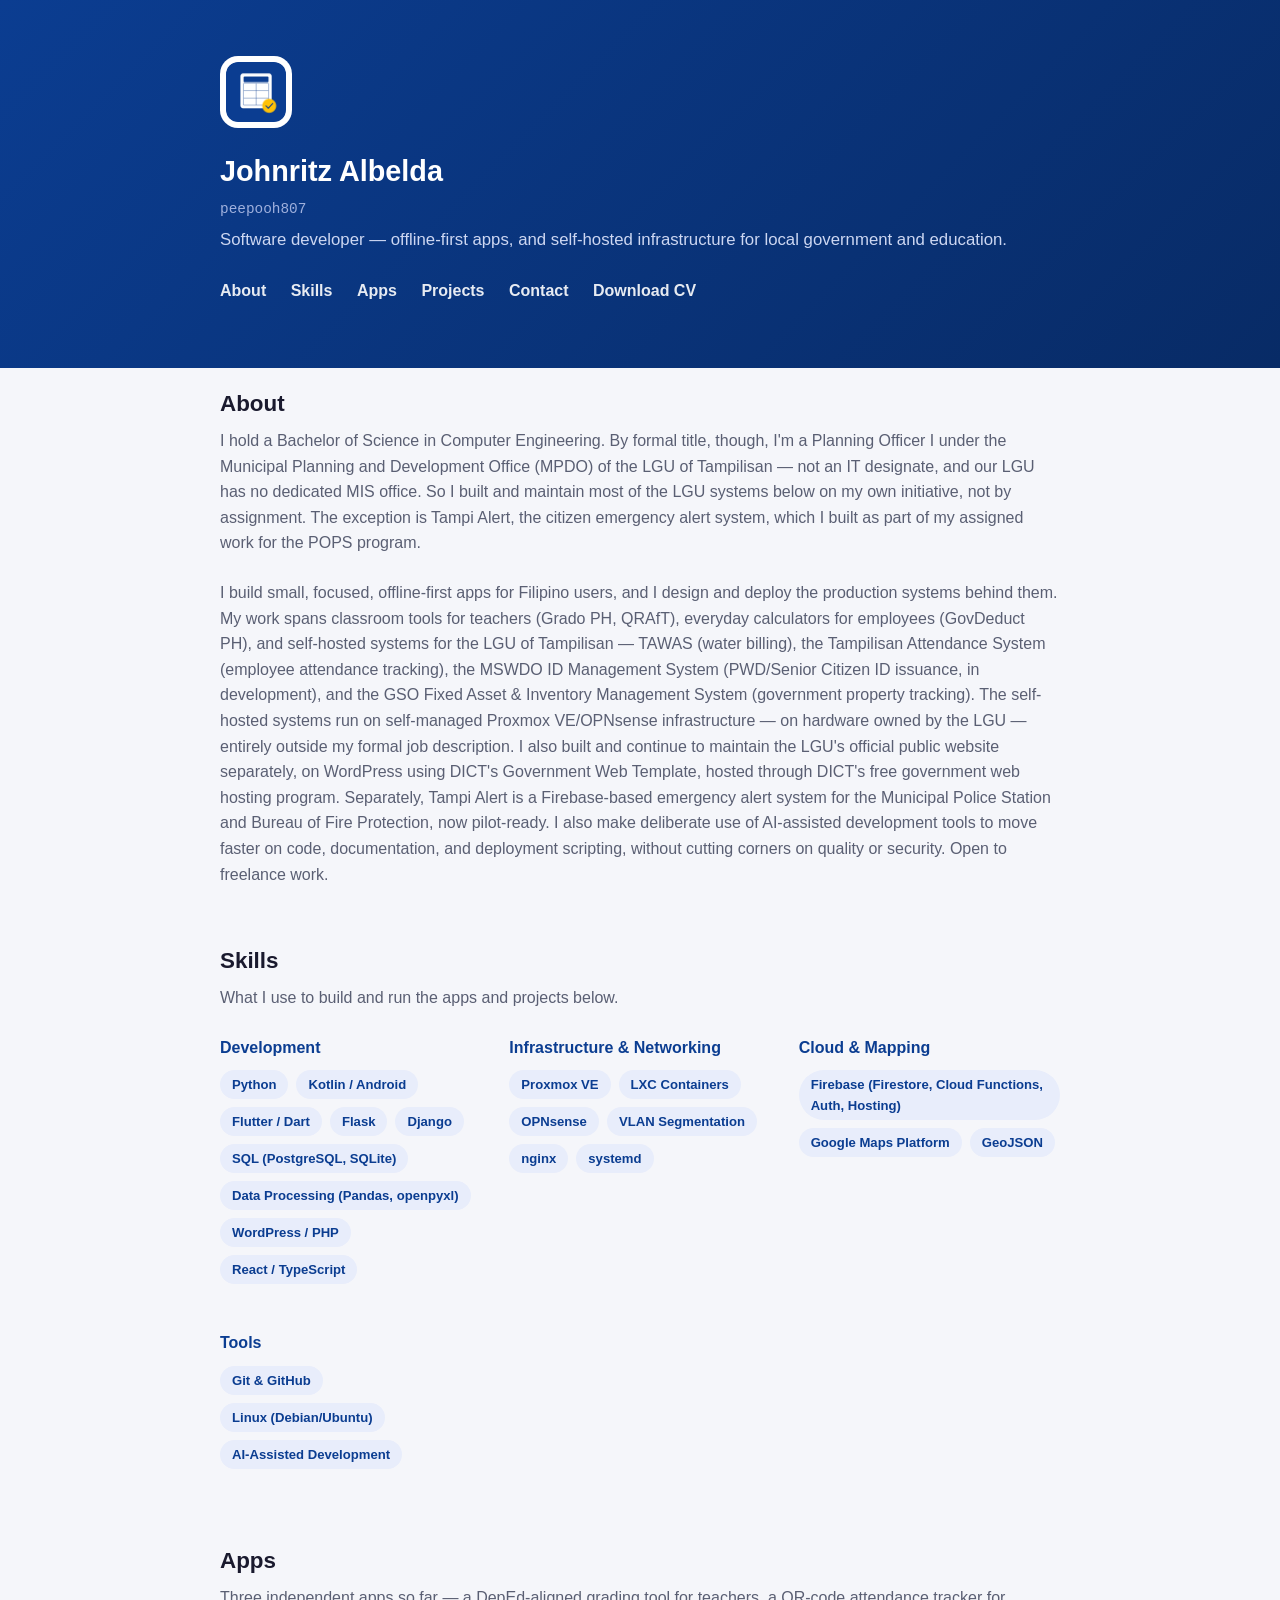
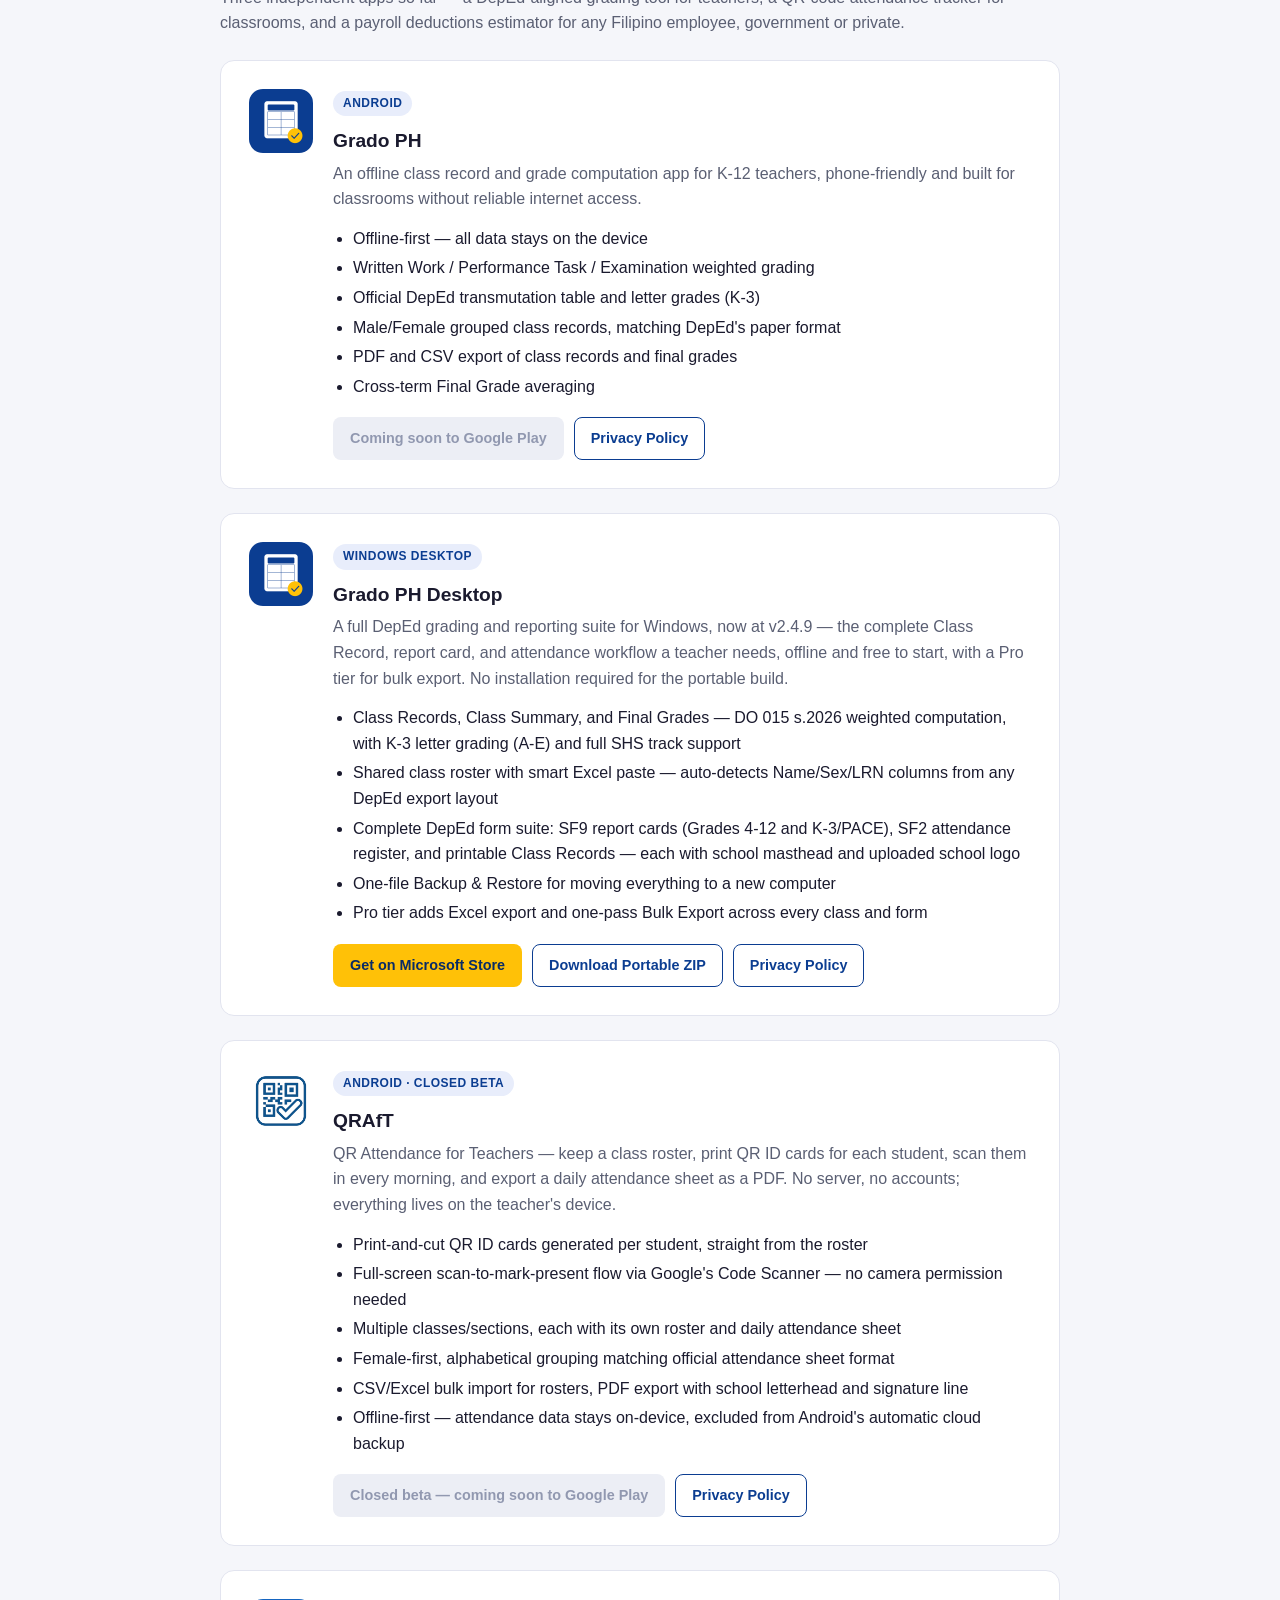
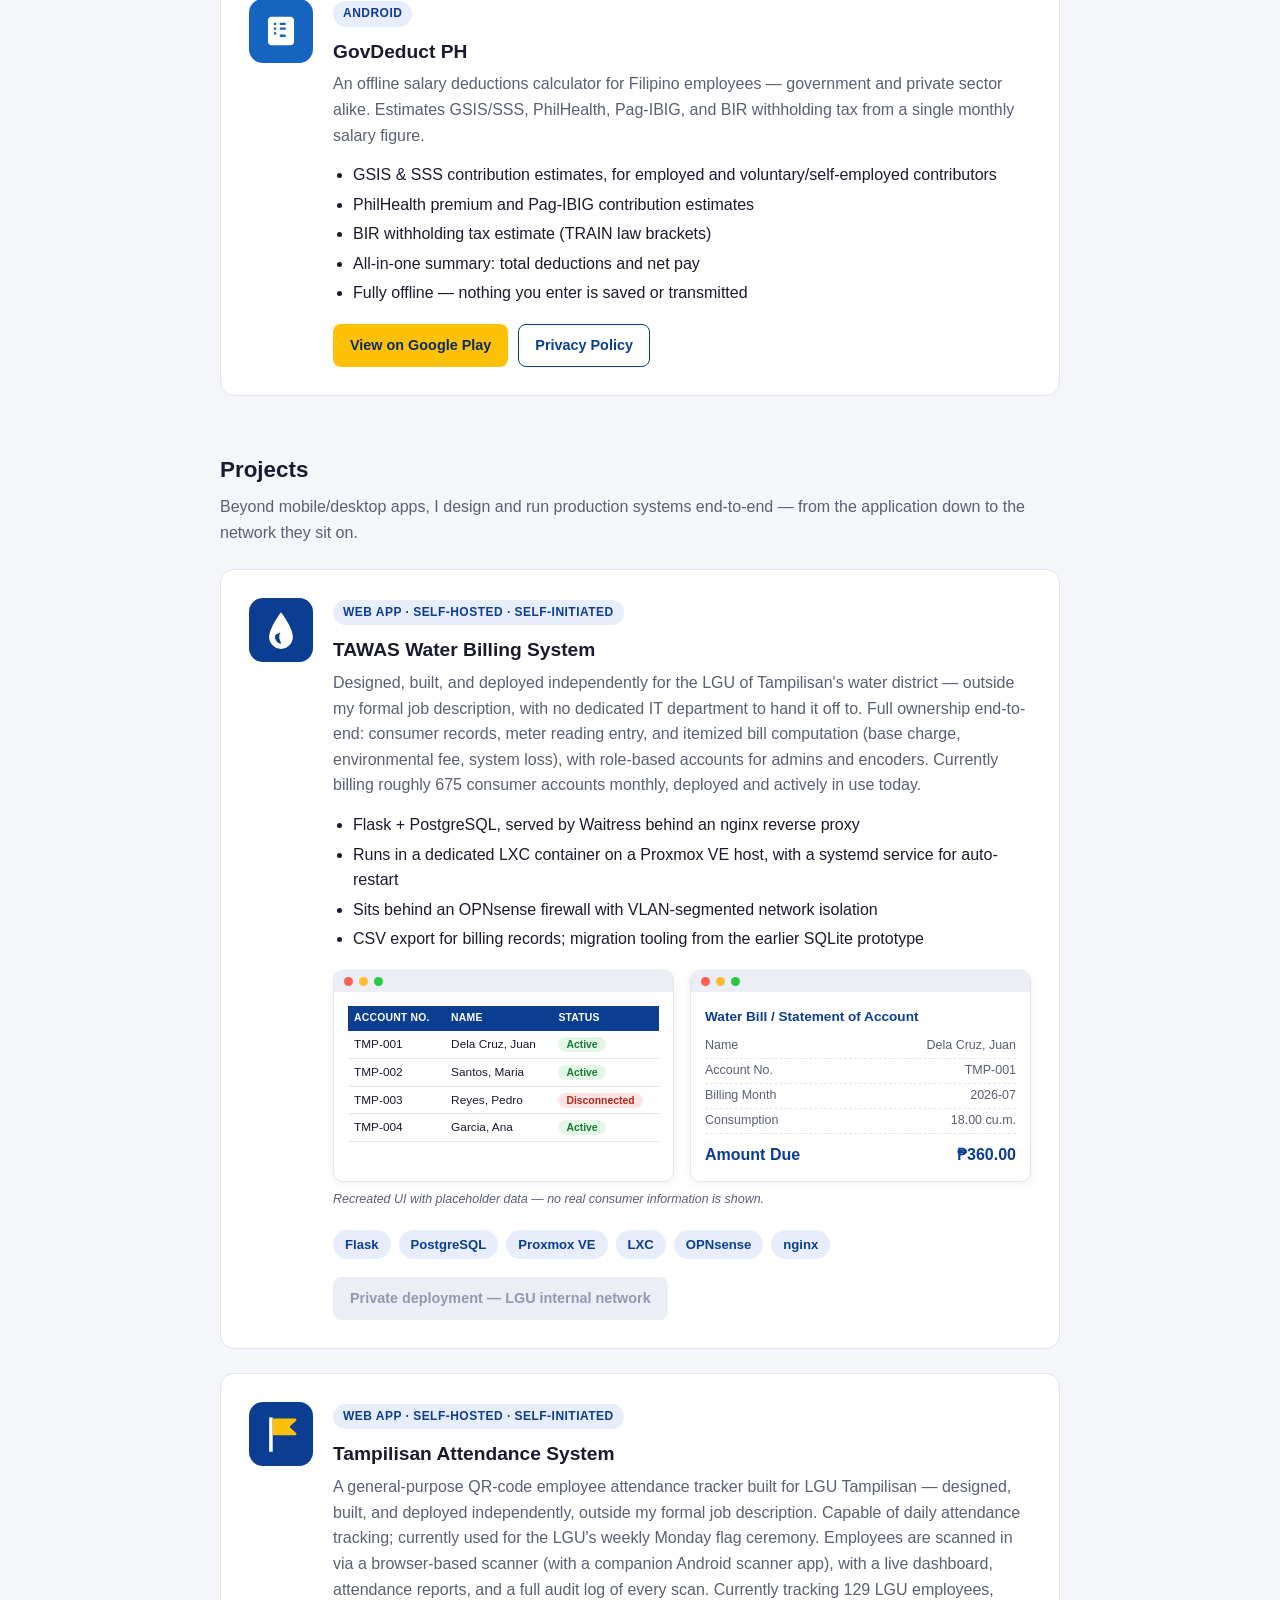
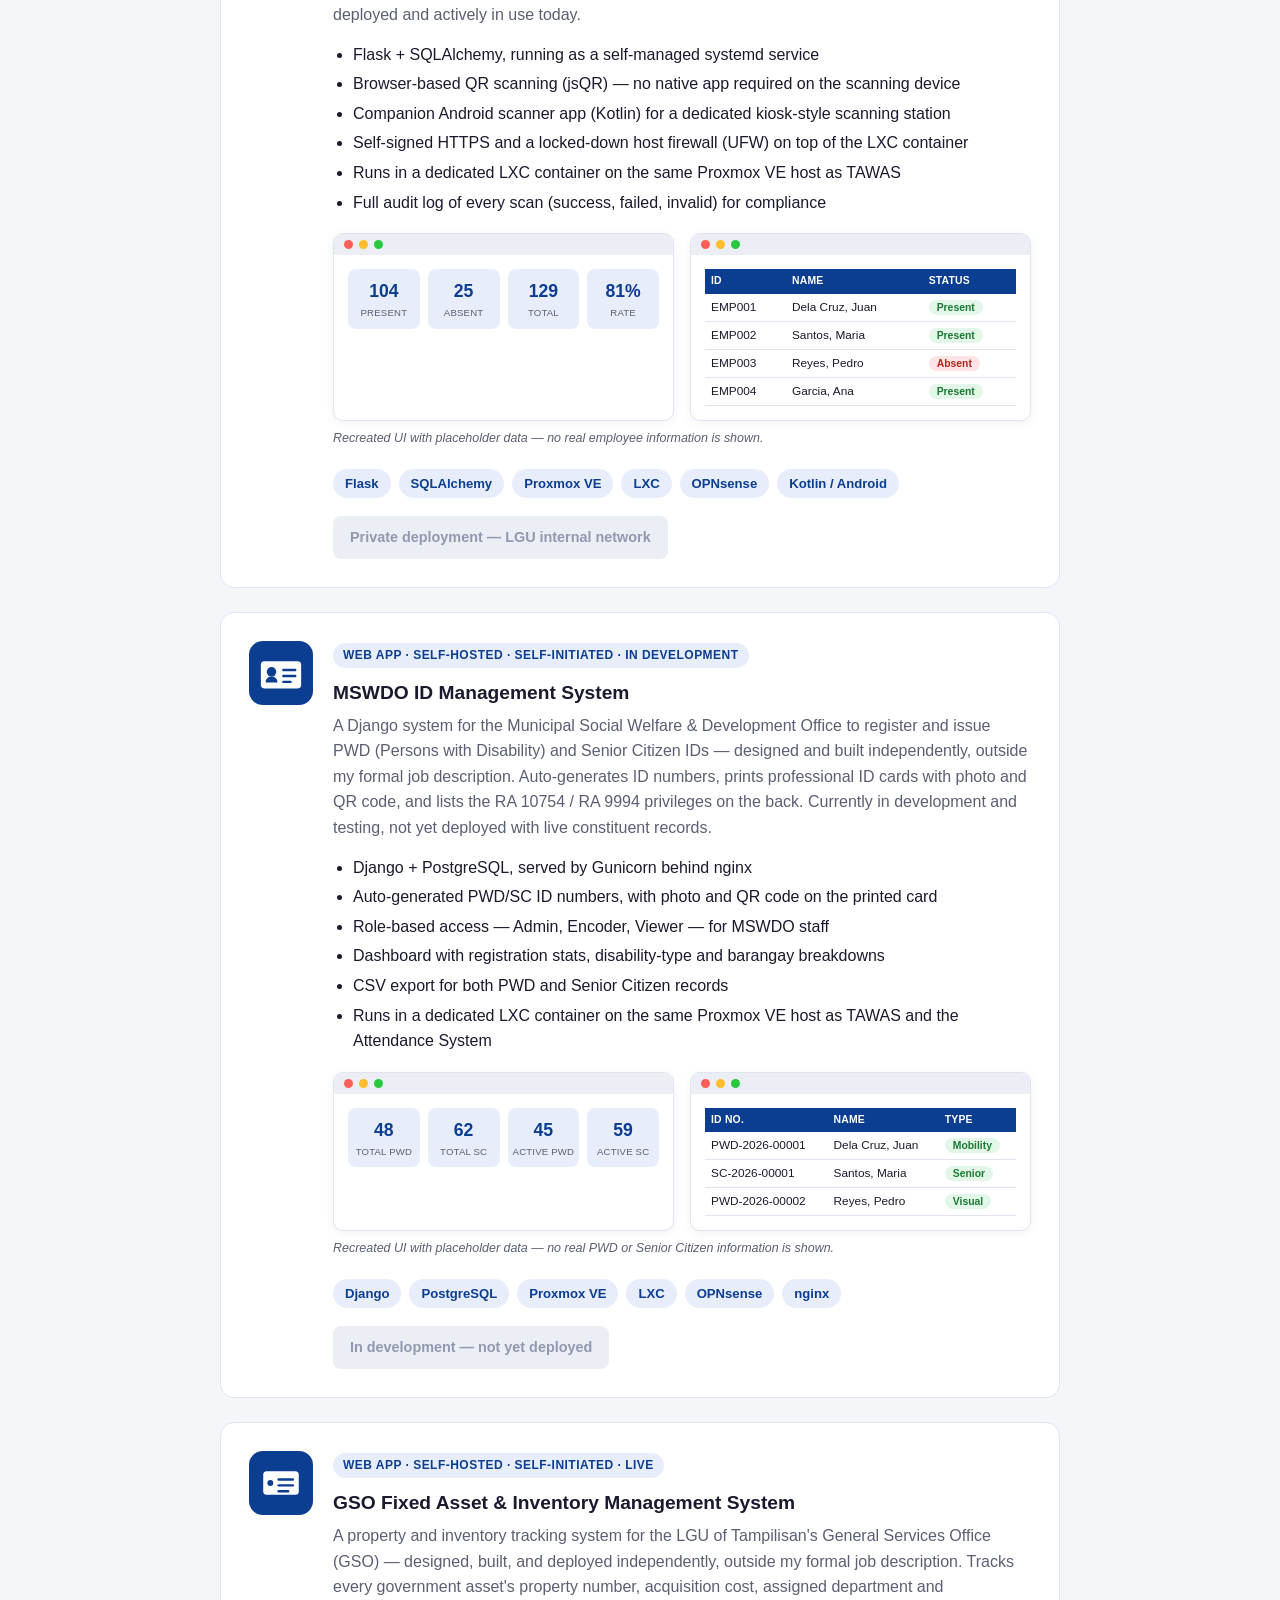
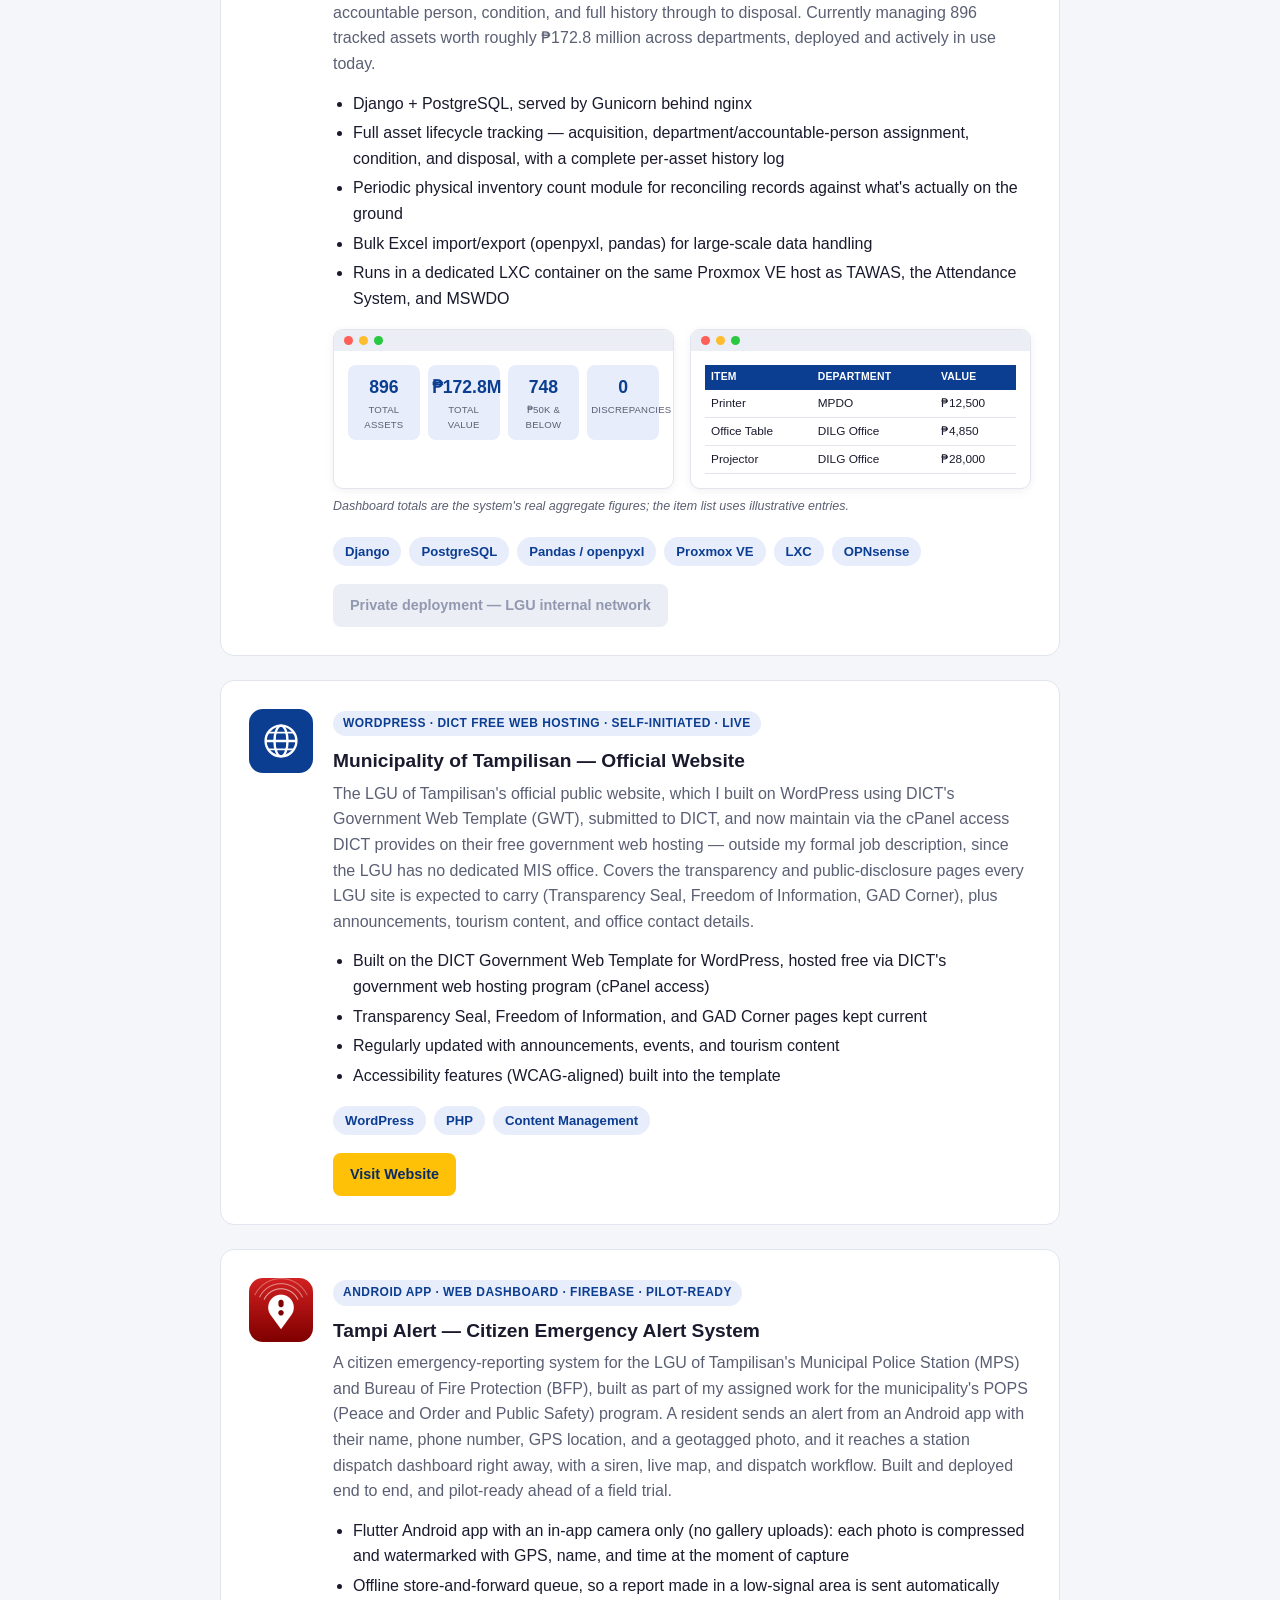
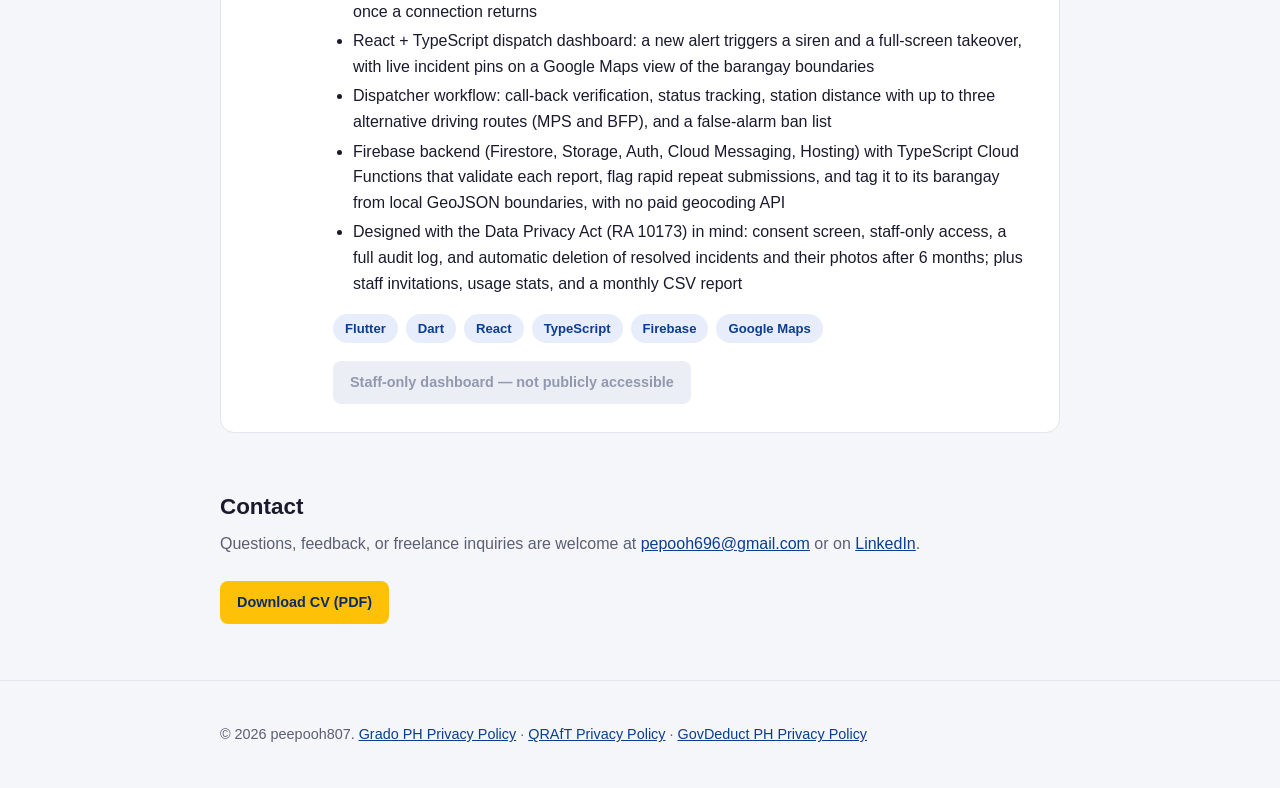
==== index.html @ a656006b "Add Tampi Alert project; update About, Skills, and CV - Projects: Tampi Alert (Flutter + React/TypeS" ====
<!DOCTYPE html>
<html lang="en">
<head>
<meta charset="UTF-8">
<meta name="viewport" content="width=device-width, initial-scale=1.0">
<title>peepooh807 — Apps &amp; Projects</title>
<meta name="description" content="Software developer building offline-first apps (Grado PH, GovDeduct PH) and deploying production systems — Flask/PostgreSQL web apps on Proxmox VE/LXC, behind OPNsense firewalls.">
<link rel="icon" href="assets/icon.png">
<link rel="stylesheet" href="style.css">
</head>
<body>

<header class="site-header">
  <div class="wrap">
    <img class="avatar" src="assets/icon.png" alt="Grado PH icon">
    <div>
      <h1>Johnritz Albelda</h1>
      <p class="handle">peepooh807</p>
      <p class="tagline">Software developer — offline-first apps, and self-hosted infrastructure for local government and education.</p>
    </div>
  </div>
  <div class="wrap">
    <nav class="site-nav">
      <a href="#about">About</a>
      <a href="#skills">Skills</a>
      <a href="#apps">Apps</a>
      <a href="#projects">Projects</a>
      <a href="#contact">Contact</a>
      <a href="assets/Johnritz_Albelda_CV.pdf" target="_blank" rel="noopener">Download CV</a>
    </nav>
  </div>
</header>

<main class="wrap">

  <section id="about">
    <h2>About</h2>
    <p class="section-lead">I hold a Bachelor of Science in Computer Engineering. By formal title, though, I'm a Planning Officer I under the Municipal Planning and Development Office (MPDO) of the LGU of Tampilisan — not an IT designate, and our LGU has no dedicated MIS office. So I built and maintain most of the LGU systems below on my own initiative, not by assignment. The exception is Tampi Alert, the citizen emergency alert system, which I built as part of my assigned work for the POPS program.</p>
    <p class="section-lead">I build small, focused, offline-first apps for Filipino users, and I design and deploy the production systems behind them. My work spans classroom tools for teachers (Grado PH, QRAfT), everyday calculators for employees (GovDeduct PH), and self-hosted systems for the LGU of Tampilisan — TAWAS (water billing), the Tampilisan Attendance System (employee attendance tracking), the MSWDO ID Management System (PWD/Senior Citizen ID issuance, in development), and the GSO Fixed Asset & Inventory Management System (government property tracking). The self-hosted systems run on self-managed Proxmox VE/OPNsense infrastructure — on hardware owned by the LGU — entirely outside my formal job description. I also built and continue to maintain the LGU's official public website separately, on WordPress using DICT's Government Web Template, hosted through DICT's free government web hosting program. Separately, Tampi Alert is a Firebase-based emergency alert system for the Municipal Police Station and Bureau of Fire Protection, now pilot-ready. I also make deliberate use of AI-assisted development tools to move faster on code, documentation, and deployment scripting, without cutting corners on quality or security. Open to freelance work.</p>
  </section>

  <section id="skills">
    <h2>Skills</h2>
    <p class="section-lead">What I use to build and run the apps and projects below.</p>
    <div class="skills-grid">
      <div class="skill-group">
        <h4>Development</h4>
        <ul class="tag-list">
          <li>Python</li>
          <li>Kotlin / Android</li>
          <li>Flutter / Dart</li>
          <li>Flask</li>
          <li>Django</li>
          <li>SQL (PostgreSQL, SQLite)</li>
          <li>Data Processing (Pandas, openpyxl)</li>
          <li>WordPress / PHP</li>
          <li>React / TypeScript</li>
        </ul>
      </div>
      <div class="skill-group">
        <h4>Infrastructure &amp; Networking</h4>
        <ul class="tag-list">
          <li>Proxmox VE</li>
          <li>LXC Containers</li>
          <li>OPNsense</li>
          <li>VLAN Segmentation</li>
          <li>nginx</li>
          <li>systemd</li>
        </ul>
      </div>
      <div class="skill-group">
        <h4>Cloud &amp; Mapping</h4>
        <ul class="tag-list">
          <li>Firebase (Firestore, Cloud Functions, Auth, Hosting)</li>
          <li>Google Maps Platform</li>
          <li>GeoJSON</li>
        </ul>
      </div>
      <div class="skill-group">
        <h4>Tools</h4>
        <ul class="tag-list">
          <li>Git &amp; GitHub</li>
          <li>Linux (Debian/Ubuntu)</li>
          <li>AI-Assisted Development</li>
        </ul>
      </div>
    </div>
  </section>

  <section id="apps">
    <h2>Apps</h2>
    <p class="section-lead">Three independent apps so far — a DepEd-aligned grading tool for teachers, a QR-code attendance tracker for classrooms, and a payroll deductions estimator for any Filipino employee, government or private.</p>

    <div class="app-card">
      <img class="icon" src="assets/icon.png" alt="Grado PH Android icon">
      <div class="body">
        <span class="platform">Android</span>
        <h3>Grado PH</h3>
        <p class="desc">An offline class record and grade computation app for K-12 teachers, phone-friendly and built for classrooms without reliable internet access.</p>
        <ul class="features">
          <li>Offline-first — all data stays on the device</li>
          <li>Written Work / Performance Task / Examination weighted grading</li>
          <li>Official DepEd transmutation table and letter grades (K-3)</li>
          <li>Male/Female grouped class records, matching DepEd's paper format</li>
          <li>PDF and CSV export of class records and final grades</li>
          <li>Cross-term Final Grade averaging</li>
        </ul>
        <div class="btn-row">
          <span class="btn btn-disabled">Coming soon to Google Play</span>
          <a class="btn btn-secondary" href="privacy.html">Privacy Policy</a>
        </div>
      </div>
    </div>

    <div class="app-card">
      <img class="icon" src="assets/icon.png" alt="Grado PH Desktop icon">
      <div class="body">
        <span class="platform">Windows Desktop</span>
        <h3>Grado PH Desktop</h3>
        <p class="desc">A full DepEd grading and reporting suite for Windows, now at v2.4.9 — the complete Class Record, report card, and attendance workflow a teacher needs, offline and free to start, with a Pro tier for bulk export. No installation required for the portable build.</p>
        <ul class="features">
          <li>Class Records, Class Summary, and Final Grades — DO 015 s.2026 weighted computation, with K-3 letter grading (A-E) and full SHS track support</li>
          <li>Shared class roster with smart Excel paste — auto-detects Name/Sex/LRN columns from any DepEd export layout</li>
          <li>Complete DepEd form suite: SF9 report cards (Grades 4-12 and K-3/PACE), SF2 attendance register, and printable Class Records — each with school masthead and uploaded school logo</li>
          <li>One-file Backup &amp; Restore for moving everything to a new computer</li>
          <li>Pro tier adds Excel export and one-pass Bulk Export across every class and form</li>
        </ul>
        <div class="btn-row">
          <a class="btn btn-primary" href="https://apps.microsoft.com/detail/9NQQL8CS84K8" target="_blank" rel="noopener">Get on Microsoft Store</a>
          <a class="btn btn-secondary" href="https://github.com/peepooh807/peepooh807.github.io/releases/download/2.4.9/GradoPH-2.4.9.zip">Download Portable ZIP</a>
          <a class="btn btn-secondary" href="privacy.html">Privacy Policy</a>
        </div>
      </div>
    </div>

    <div class="app-card">
      <img class="icon" src="assets/qraft-icon.png" alt="QRAfT icon">
      <div class="body">
        <span class="platform">Android &middot; Closed Beta</span>
        <h3>QRAfT</h3>
        <p class="desc">QR Attendance for Teachers — keep a class roster, print QR ID cards for each student, scan them in every morning, and export a daily attendance sheet as a PDF. No server, no accounts; everything lives on the teacher's device.</p>
        <ul class="features">
          <li>Print-and-cut QR ID cards generated per student, straight from the roster</li>
          <li>Full-screen scan-to-mark-present flow via Google's Code Scanner — no camera permission needed</li>
          <li>Multiple classes/sections, each with its own roster and daily attendance sheet</li>
          <li>Female-first, alphabetical grouping matching official attendance sheet format</li>
          <li>CSV/Excel bulk import for rosters, PDF export with school letterhead and signature line</li>
          <li>Offline-first — attendance data stays on-device, excluded from Android's automatic cloud backup</li>
        </ul>
        <div class="btn-row">
          <span class="btn btn-disabled">Closed beta — coming soon to Google Play</span>
          <a class="btn btn-secondary" href="privacy-qraft.html">Privacy Policy</a>
        </div>
      </div>
    </div>

    <div class="app-card">
      <img class="icon" src="assets/govdeduct-icon.svg" alt="GovDeduct PH icon">
      <div class="body">
        <span class="platform">Android</span>
        <h3>GovDeduct PH</h3>
        <p class="desc">An offline salary deductions calculator for Filipino employees — government and private sector alike. Estimates GSIS/SSS, PhilHealth, Pag-IBIG, and BIR withholding tax from a single monthly salary figure.</p>
        <ul class="features">
          <li>GSIS &amp; SSS contribution estimates, for employed and voluntary/self-employed contributors</li>
          <li>PhilHealth premium and Pag-IBIG contribution estimates</li>
          <li>BIR withholding tax estimate (TRAIN law brackets)</li>
          <li>All-in-one summary: total deductions and net pay</li>
          <li>Fully offline — nothing you enter is saved or transmitted</li>
        </ul>
        <div class="btn-row">
          <a class="btn btn-primary" href="https://play.google.com/store/apps/details?id=com.pepo.govcalcph" target="_blank" rel="noopener">View on Google Play</a>
          <a class="btn btn-secondary" href="privacy-govdeduct.html">Privacy Policy</a>
        </div>
      </div>
    </div>
  </section>

  <section id="projects">
    <h2>Projects</h2>
    <p class="section-lead">Beyond mobile/desktop apps, I design and run production systems end-to-end — from the application down to the network they sit on.</p>

    <div class="app-card">
      <img class="icon" src="assets/tawas-icon.svg" alt="TAWAS Water Billing System icon">
      <div class="body">
        <span class="platform">Web App &middot; Self-Hosted &middot; Self-Initiated</span>
        <h3>TAWAS Water Billing System</h3>
        <p class="desc">Designed, built, and deployed independently for the LGU of Tampilisan's water district — outside my formal job description, with no dedicated IT department to hand it off to. Full ownership end-to-end: consumer records, meter reading entry, and itemized bill computation (base charge, environmental fee, system loss), with role-based accounts for admins and encoders. Currently billing roughly 675 consumer accounts monthly, deployed and actively in use today.</p>
        <ul class="features">
          <li>Flask + PostgreSQL, served by Waitress behind an nginx reverse proxy</li>
          <li>Runs in a dedicated LXC container on a Proxmox VE host, with a systemd service for auto-restart</li>
          <li>Sits behind an OPNsense firewall with VLAN-segmented network isolation</li>
          <li>CSV export for billing records; migration tooling from the earlier SQLite prototype</li>
        </ul>

        <div class="mockup-wrap">
          <div class="mockup-window">
            <div class="mockup-titlebar">
              <span class="mockup-dot red"></span>
              <span class="mockup-dot yellow"></span>
              <span class="mockup-dot green"></span>
            </div>
            <div class="mockup-body">
              <table class="mockup-table">
                <thead>
                  <tr><th>Account No.</th><th>Name</th><th>Status</th></tr>
                </thead>
                <tbody>
                  <tr><td>TMP-001</td><td>Dela Cruz, Juan</td><td><span class="status-pill status-active">Active</span></td></tr>
                  <tr><td>TMP-002</td><td>Santos, Maria</td><td><span class="status-pill status-active">Active</span></td></tr>
                  <tr><td>TMP-003</td><td>Reyes, Pedro</td><td><span class="status-pill status-disconnected">Disconnected</span></td></tr>
                  <tr><td>TMP-004</td><td>Garcia, Ana</td><td><span class="status-pill status-active">Active</span></td></tr>
                </tbody>
              </table>
            </div>
          </div>

          <div class="mockup-window">
            <div class="mockup-titlebar">
              <span class="mockup-dot red"></span>
              <span class="mockup-dot yellow"></span>
              <span class="mockup-dot green"></span>
            </div>
            <div class="mockup-body mock-receipt">
              <h5>Water Bill / Statement of Account</h5>
              <div class="mock-row"><span>Name</span><span>Dela Cruz, Juan</span></div>
              <div class="mock-row"><span>Account No.</span><span>TMP-001</span></div>
              <div class="mock-row"><span>Billing Month</span><span>2026-07</span></div>
              <div class="mock-row"><span>Consumption</span><span>18.00 cu.m.</span></div>
              <div class="amount"><span>Amount Due</span><span>&#8369;360.00</span></div>
            </div>
          </div>
        </div>
        <p class="mockup-caption">Recreated UI with placeholder data — no real consumer information is shown.</p>

        <ul class="tag-list">
          <li>Flask</li>
          <li>PostgreSQL</li>
          <li>Proxmox VE</li>
          <li>LXC</li>
          <li>OPNsense</li>
          <li>nginx</li>
        </ul>
        <div class="btn-row">
          <span class="btn btn-disabled">Private deployment — LGU internal network</span>
        </div>
      </div>
    </div>

    <div class="app-card">
      <img class="icon" src="assets/flag-icon.svg" alt="Tampilisan Attendance System icon">
      <div class="body">
        <span class="platform">Web App &middot; Self-Hosted &middot; Self-Initiated</span>
        <h3>Tampilisan Attendance System</h3>
        <p class="desc">A general-purpose QR-code employee attendance tracker built for LGU Tampilisan — designed, built, and deployed independently, outside my formal job description. Capable of daily attendance tracking; currently used for the LGU's weekly Monday flag ceremony. Employees are scanned in via a browser-based scanner (with a companion Android scanner app), with a live dashboard, attendance reports, and a full audit log of every scan. Currently tracking 129 LGU employees, deployed and actively in use today.</p>
        <ul class="features">
          <li>Flask + SQLAlchemy, running as a self-managed systemd service</li>
          <li>Browser-based QR scanning (jsQR) — no native app required on the scanning device</li>
          <li>Companion Android scanner app (Kotlin) for a dedicated kiosk-style scanning station</li>
          <li>Self-signed HTTPS and a locked-down host firewall (UFW) on top of the LXC container</li>
          <li>Runs in a dedicated LXC container on the same Proxmox VE host as TAWAS</li>
          <li>Full audit log of every scan (success, failed, invalid) for compliance</li>
        </ul>

        <div class="mockup-wrap">
          <div class="mockup-window">
            <div class="mockup-titlebar">
              <span class="mockup-dot red"></span>
              <span class="mockup-dot yellow"></span>
              <span class="mockup-dot green"></span>
            </div>
            <div class="mockup-body">
              <div class="mockup-stats">
                <div class="mockup-stat"><div class="num">104</div><div class="lbl">Present</div></div>
                <div class="mockup-stat"><div class="num">25</div><div class="lbl">Absent</div></div>
                <div class="mockup-stat"><div class="num">129</div><div class="lbl">Total</div></div>
                <div class="mockup-stat"><div class="num">81%</div><div class="lbl">Rate</div></div>
              </div>
            </div>
          </div>

          <div class="mockup-window">
            <div class="mockup-titlebar">
              <span class="mockup-dot red"></span>
              <span class="mockup-dot yellow"></span>
              <span class="mockup-dot green"></span>
            </div>
            <div class="mockup-body">
              <table class="mockup-table">
                <thead>
                  <tr><th>ID</th><th>Name</th><th>Status</th></tr>
                </thead>
                <tbody>
                  <tr><td>EMP001</td><td>Dela Cruz, Juan</td><td><span class="status-pill status-active">Present</span></td></tr>
                  <tr><td>EMP002</td><td>Santos, Maria</td><td><span class="status-pill status-active">Present</span></td></tr>
                  <tr><td>EMP003</td><td>Reyes, Pedro</td><td><span class="status-pill status-disconnected">Absent</span></td></tr>
                  <tr><td>EMP004</td><td>Garcia, Ana</td><td><span class="status-pill status-active">Present</span></td></tr>
                </tbody>
              </table>
            </div>
          </div>
        </div>
        <p class="mockup-caption">Recreated UI with placeholder data — no real employee information is shown.</p>

        <ul class="tag-list">
          <li>Flask</li>
          <li>SQLAlchemy</li>
          <li>Proxmox VE</li>
          <li>LXC</li>
          <li>OPNsense</li>
          <li>Kotlin / Android</li>
        </ul>
        <div class="btn-row">
          <span class="btn btn-disabled">Private deployment — LGU internal network</span>
        </div>
      </div>
    </div>

    <div class="app-card">
      <img class="icon" src="assets/mswdo-icon.svg" alt="MSWDO ID Management System icon">
      <div class="body">
        <span class="platform">Web App &middot; Self-Hosted &middot; Self-Initiated &middot; In Development</span>
        <h3>MSWDO ID Management System</h3>
        <p class="desc">A Django system for the Municipal Social Welfare &amp; Development Office to register and issue PWD (Persons with Disability) and Senior Citizen IDs — designed and built independently, outside my formal job description. Auto-generates ID numbers, prints professional ID cards with photo and QR code, and lists the RA 10754 / RA 9994 privileges on the back. Currently in development and testing, not yet deployed with live constituent records.</p>
        <ul class="features">
          <li>Django + PostgreSQL, served by Gunicorn behind nginx</li>
          <li>Auto-generated PWD/SC ID numbers, with photo and QR code on the printed card</li>
          <li>Role-based access — Admin, Encoder, Viewer — for MSWDO staff</li>
          <li>Dashboard with registration stats, disability-type and barangay breakdowns</li>
          <li>CSV export for both PWD and Senior Citizen records</li>
          <li>Runs in a dedicated LXC container on the same Proxmox VE host as TAWAS and the Attendance System</li>
        </ul>

        <div class="mockup-wrap">
          <div class="mockup-window">
            <div class="mockup-titlebar">
              <span class="mockup-dot red"></span>
              <span class="mockup-dot yellow"></span>
              <span class="mockup-dot green"></span>
            </div>
            <div class="mockup-body">
              <div class="mockup-stats">
                <div class="mockup-stat"><div class="num">48</div><div class="lbl">Total PWD</div></div>
                <div class="mockup-stat"><div class="num">62</div><div class="lbl">Total SC</div></div>
                <div class="mockup-stat"><div class="num">45</div><div class="lbl">Active PWD</div></div>
                <div class="mockup-stat"><div class="num">59</div><div class="lbl">Active SC</div></div>
              </div>
            </div>
          </div>

          <div class="mockup-window">
            <div class="mockup-titlebar">
              <span class="mockup-dot red"></span>
              <span class="mockup-dot yellow"></span>
              <span class="mockup-dot green"></span>
            </div>
            <div class="mockup-body">
              <table class="mockup-table">
                <thead>
                  <tr><th>ID No.</th><th>Name</th><th>Type</th></tr>
                </thead>
                <tbody>
                  <tr><td>PWD-2026-00001</td><td>Dela Cruz, Juan</td><td><span class="status-pill status-active">Mobility</span></td></tr>
                  <tr><td>SC-2026-00001</td><td>Santos, Maria</td><td><span class="status-pill status-active">Senior</span></td></tr>
                  <tr><td>PWD-2026-00002</td><td>Reyes, Pedro</td><td><span class="status-pill status-active">Visual</span></td></tr>
                </tbody>
              </table>
            </div>
          </div>
        </div>
        <p class="mockup-caption">Recreated UI with placeholder data — no real PWD or Senior Citizen information is shown.</p>

        <ul class="tag-list">
          <li>Django</li>
          <li>PostgreSQL</li>
          <li>Proxmox VE</li>
          <li>LXC</li>
          <li>OPNsense</li>
          <li>nginx</li>
        </ul>
        <div class="btn-row">
          <span class="btn btn-disabled">In development — not yet deployed</span>
        </div>
      </div>
    </div>

    <div class="app-card">
      <img class="icon" src="assets/gso-icon.svg" alt="GSO Fixed Asset &amp; Inventory Management System icon">
      <div class="body">
        <span class="platform">Web App &middot; Self-Hosted &middot; Self-Initiated &middot; Live</span>
        <h3>GSO Fixed Asset &amp; Inventory Management System</h3>
        <p class="desc">A property and inventory tracking system for the LGU of Tampilisan's General Services Office (GSO) — designed, built, and deployed independently, outside my formal job description. Tracks every government asset's property number, acquisition cost, assigned department and accountable person, condition, and full history through to disposal. Currently managing 896 tracked assets worth roughly &#8369;172.8 million across departments, deployed and actively in use today.</p>
        <ul class="features">
          <li>Django + PostgreSQL, served by Gunicorn behind nginx</li>
          <li>Full asset lifecycle tracking — acquisition, department/accountable-person assignment, condition, and disposal, with a complete per-asset history log</li>
          <li>Periodic physical inventory count module for reconciling records against what's actually on the ground</li>
          <li>Bulk Excel import/export (openpyxl, pandas) for large-scale data handling</li>
          <li>Runs in a dedicated LXC container on the same Proxmox VE host as TAWAS, the Attendance System, and MSWDO</li>
        </ul>

        <div class="mockup-wrap">
          <div class="mockup-window">
            <div class="mockup-titlebar">
              <span class="mockup-dot red"></span>
              <span class="mockup-dot yellow"></span>
              <span class="mockup-dot green"></span>
            </div>
            <div class="mockup-body">
              <div class="mockup-stats">
                <div class="mockup-stat"><div class="num">896</div><div class="lbl">Total Assets</div></div>
                <div class="mockup-stat"><div class="num">&#8369;172.8M</div><div class="lbl">Total Value</div></div>
                <div class="mockup-stat"><div class="num">748</div><div class="lbl">&#8369;50k &amp; Below</div></div>
                <div class="mockup-stat"><div class="num">0</div><div class="lbl">Discrepancies</div></div>
              </div>
            </div>
          </div>

          <div class="mockup-window">
            <div class="mockup-titlebar">
              <span class="mockup-dot red"></span>
              <span class="mockup-dot yellow"></span>
              <span class="mockup-dot green"></span>
            </div>
            <div class="mockup-body">
              <table class="mockup-table">
                <thead>
                  <tr><th>Item</th><th>Department</th><th>Value</th></tr>
                </thead>
                <tbody>
                  <tr><td>Printer</td><td>MPDO</td><td>&#8369;12,500</td></tr>
                  <tr><td>Office Table</td><td>DILG Office</td><td>&#8369;4,850</td></tr>
                  <tr><td>Projector</td><td>DILG Office</td><td>&#8369;28,000</td></tr>
                </tbody>
              </table>
            </div>
          </div>
        </div>
        <p class="mockup-caption">Dashboard totals are the system's real aggregate figures; the item list uses illustrative entries.</p>

        <ul class="tag-list">
          <li>Django</li>
          <li>PostgreSQL</li>
          <li>Pandas / openpyxl</li>
          <li>Proxmox VE</li>
          <li>LXC</li>
          <li>OPNsense</li>
        </ul>
        <div class="btn-row">
          <span class="btn btn-disabled">Private deployment — LGU internal network</span>
        </div>
      </div>
    </div>

    <div class="app-card">
      <img class="icon" src="assets/lgu-website-icon.svg" alt="Municipality of Tampilisan website icon">
      <div class="body">
        <span class="platform">WordPress &middot; DICT Free Web Hosting &middot; Self-Initiated &middot; Live</span>
        <h3>Municipality of Tampilisan — Official Website</h3>
        <p class="desc">The LGU of Tampilisan's official public website, which I built on WordPress using DICT's Government Web Template (GWT), submitted to DICT, and now maintain via the cPanel access DICT provides on their free government web hosting — outside my formal job description, since the LGU has no dedicated MIS office. Covers the transparency and public-disclosure pages every LGU site is expected to carry (Transparency Seal, Freedom of Information, GAD Corner), plus announcements, tourism content, and office contact details.</p>
        <ul class="features">
          <li>Built on the DICT Government Web Template for WordPress, hosted free via DICT's government web hosting program (cPanel access)</li>
          <li>Transparency Seal, Freedom of Information, and GAD Corner pages kept current</li>
          <li>Regularly updated with announcements, events, and tourism content</li>
          <li>Accessibility features (WCAG-aligned) built into the template</li>
        </ul>
        <ul class="tag-list">
          <li>WordPress</li>
          <li>PHP</li>
          <li>Content Management</li>
        </ul>
        <div class="btn-row">
          <a class="btn btn-primary" href="https://tampilisan.gov.ph" target="_blank" rel="noopener">Visit Website</a>
        </div>
      </div>
    </div>

    <div class="app-card">
      <img class="icon" src="assets/tampi-alert-icon.png" alt="Tampi Alert icon">
      <div class="body">
        <span class="platform">Android App &middot; Web Dashboard &middot; Firebase &middot; Pilot-Ready</span>
        <h3>Tampi Alert — Citizen Emergency Alert System</h3>
        <p class="desc">A citizen emergency-reporting system for the LGU of Tampilisan's Municipal Police Station (MPS) and Bureau of Fire Protection (BFP), built as part of my assigned work for the municipality's POPS (Peace and Order and Public Safety) program. A resident sends an alert from an Android app with their name, phone number, GPS location, and a geotagged photo, and it reaches a station dispatch dashboard right away, with a siren, live map, and dispatch workflow. Built and deployed end to end, and pilot-ready ahead of a field trial.</p>
        <ul class="features">
          <li>Flutter Android app with an in-app camera only (no gallery uploads): each photo is compressed and watermarked with GPS, name, and time at the moment of capture</li>
          <li>Offline store-and-forward queue, so a report made in a low-signal area is sent automatically once a connection returns</li>
          <li>React + TypeScript dispatch dashboard: a new alert triggers a siren and a full-screen takeover, with live incident pins on a Google Maps view of the barangay boundaries</li>
          <li>Dispatcher workflow: call-back verification, status tracking, station distance with up to three alternative driving routes (MPS and BFP), and a false-alarm ban list</li>
          <li>Firebase backend (Firestore, Storage, Auth, Cloud Messaging, Hosting) with TypeScript Cloud Functions that validate each report, flag rapid repeat submissions, and tag it to its barangay from local GeoJSON boundaries, with no paid geocoding API</li>
          <li>Designed with the Data Privacy Act (RA 10173) in mind: consent screen, staff-only access, a full audit log, and automatic deletion of resolved incidents and their photos after 6 months; plus staff invitations, usage stats, and a monthly CSV report</li>
        </ul>
        <ul class="tag-list">
          <li>Flutter</li>
          <li>Dart</li>
          <li>React</li>
          <li>TypeScript</li>
          <li>Firebase</li>
          <li>Google Maps</li>
        </ul>
        <div class="btn-row">
          <span class="btn btn-disabled">Staff-only dashboard — not publicly accessible</span>
        </div>
      </div>
    </div>
  </section>

  <section id="contact">
    <h2>Contact</h2>
    <p class="section-lead">Questions, feedback, or freelance inquiries are welcome at <a href="mailto:pepooh696@gmail.com">pepooh696@gmail.com</a> or on <a href="https://www.linkedin.com/in/johnritz-albelda-8b64b3118/" target="_blank" rel="noopener">LinkedIn</a>.</p>
    <div class="btn-row">
      <a class="btn btn-primary" href="assets/Johnritz_Albelda_CV.pdf" target="_blank" rel="noopener">Download CV (PDF)</a>
    </div>
  </section>

</main>

<footer>
  <div class="wrap">
    <p>&copy; 2026 peepooh807. <a href="privacy.html">Grado PH Privacy Policy</a> &middot; <a href="privacy-qraft.html">QRAfT Privacy Policy</a> &middot; <a href="privacy-govdeduct.html">GovDeduct PH Privacy Policy</a></p>
  </div>
</footer>

</body>
</html>
---- style.css ----
:root {
  --navy: #0b3d91;
  --navy-dark: #082b66;
  --gold: #ffc107;
  --gold-dark: #e0a800;
  --bg: #f5f6fa;
  --card-bg: #ffffff;
  --text: #1a1a2e;
  --text-muted: #5a5f73;
  --border: #e2e4ef;

  /* Accent used for text/icons on light backgrounds (links, chip labels) —
     kept separate from --navy so dark mode can brighten it for contrast
     without touching the navy used for solid backgrounds (header, table
     headers), which already reads fine on both. */
  --accent: var(--navy);
  --chip-bg: #e8edfb;
  --avatar-bg: #fff;
  --window-bg: #fff;
  --titlebar-bg: #eceef5;
  --disabled-bg: #eceef5;
  --disabled-text: #9198b0;
  --status-active-bg: #e3f7e8;
  --status-active-text: #1a7a34;
  --status-disc-bg: #fde3e3;
  --status-disc-text: #b3261e;
}

@media (prefers-color-scheme: dark) {
  :root {
    --bg: #14161f;
    --card-bg: #1c1f2b;
    --text: #e7e9f2;
    --text-muted: #a3a8bd;
    --border: #2e3244;

    --accent: #7ea1f1;
    --chip-bg: #232a45;
    --avatar-bg: #fff;
    --window-bg: #22263380;
    --titlebar-bg: #2a2f42;
    --disabled-bg: #262b3c;
    --disabled-text: #767c94;
    --status-active-bg: #163726;
    --status-active-text: #5fd88a;
    --status-disc-bg: #3a1f1f;
    --status-disc-text: #ff8f87;
  }

  .mockup-window {
    box-shadow: 0 2px 10px rgba(0, 0, 0, 0.4);
  }
}

* {
  box-sizing: border-box;
}

body {
  margin: 0;
  font-family: -apple-system, BlinkMacSystemFont, "Segoe UI", Roboto, Helvetica, Arial, sans-serif;
  background: var(--bg);
  color: var(--text);
  line-height: 1.6;
}

a {
  color: var(--accent);
}

.wrap {
  max-width: 880px;
  margin: 0 auto;
  padding: 0 20px;
}

header.site-header {
  background: linear-gradient(135deg, var(--navy), var(--navy-dark));
  color: #fff;
  padding: 56px 0 64px;
}

header.site-header .wrap {
  display: flex;
  align-items: center;
  gap: 20px;
  flex-wrap: wrap;
}

header.site-header img.avatar {
  width: 72px;
  height: 72px;
  border-radius: 18px;
  background: var(--avatar-bg);
  padding: 6px;
}

header.site-header h1 {
  margin: 0;
  font-size: 1.8rem;
}

header.site-header p.tagline {
  margin: 6px 0 0;
  color: #cdd7f2;
  font-size: 1.05rem;
}

header.site-header p.handle {
  margin: 4px 0 0;
  color: #9fb0dd;
  font-size: 0.9rem;
  font-family: "Consolas", "SFMono-Regular", Menlo, monospace;
}

nav.site-nav {
  margin-top: 24px;
}

nav.site-nav a {
  color: #fff;
  text-decoration: none;
  margin-right: 20px;
  font-weight: 600;
  opacity: 0.9;
}

nav.site-nav a:hover {
  opacity: 1;
  text-decoration: underline;
}

main {
  padding: 48px 0 80px;
}

section {
  margin-bottom: 56px;
}

h2 {
  font-size: 1.4rem;
  margin-bottom: 6px;
}

.section-lead {
  color: var(--text-muted);
  margin-top: 0;
  margin-bottom: 24px;
}

.app-card {
  background: var(--card-bg);
  border: 1px solid var(--border);
  border-radius: 14px;
  padding: 28px;
  margin-bottom: 24px;
  display: flex;
  gap: 20px;
}

.app-card .icon {
  width: 64px;
  height: 64px;
  border-radius: 14px;
  flex-shrink: 0;
}

.app-card .body {
  flex: 1;
  min-width: 0;
}

.app-card h3 {
  margin: 0 0 4px;
  font-size: 1.2rem;
}

.app-card .platform {
  display: inline-block;
  font-size: 0.75rem;
  font-weight: 700;
  letter-spacing: 0.04em;
  text-transform: uppercase;
  color: var(--accent);
  background: var(--chip-bg);
  border-radius: 999px;
  padding: 3px 10px;
  margin-bottom: 10px;
}

.app-card p.desc {
  margin: 0 0 14px;
  color: var(--text-muted);
}

.app-card ul.features {
  margin: 0 0 18px;
  padding-left: 20px;
  color: var(--text);
}

.app-card ul.features li {
  margin-bottom: 4px;
}

.btn-row {
  display: flex;
  gap: 10px;
  flex-wrap: wrap;
}

.btn {
  display: inline-block;
  text-decoration: none;
  font-weight: 700;
  font-size: 0.9rem;
  padding: 9px 16px;
  border-radius: 8px;
  border: 1px solid transparent;
}

.btn-primary {
  background: var(--gold);
  color: var(--navy-dark);
}

.btn-primary:hover {
  background: var(--gold-dark);
}

.btn-secondary {
  background: transparent;
  color: var(--accent);
  border-color: var(--accent);
}

.btn-secondary:hover {
  background: var(--chip-bg);
}

.btn-disabled {
  background: var(--disabled-bg);
  color: var(--disabled-text);
  cursor: default;
}

footer {
  border-top: 1px solid var(--border);
  padding: 28px 0;
  color: var(--text-muted);
  font-size: 0.9rem;
}

footer a {
  color: var(--accent);
}

.policy h1 {
  font-size: 1.6rem;
}

.policy h2 {
  font-size: 1.15rem;
  margin-top: 32px;
}

.policy .updated {
  color: var(--text-muted);
  font-size: 0.9rem;
}

.tag-list {
  display: flex;
  flex-wrap: wrap;
  gap: 8px;
  margin: 0 0 18px;
  padding: 0;
  list-style: none;
}

.tag-list li {
  background: var(--chip-bg);
  color: var(--accent);
  font-size: 0.82rem;
  font-weight: 600;
  padding: 4px 12px;
  border-radius: 999px;
}

.skills-grid {
  display: grid;
  grid-template-columns: repeat(auto-fit, minmax(220px, 1fr));
  gap: 28px;
}

.skill-group h4 {
  margin: 0 0 10px;
  font-size: 1rem;
  color: var(--accent);
}

.mockup-wrap {
  display: flex;
  gap: 16px;
  flex-wrap: wrap;
  margin: 4px 0 8px;
}

.mockup-window {
  background: var(--window-bg);
  border: 1px solid var(--border);
  border-radius: 10px;
  overflow: hidden;
  flex: 1;
  min-width: 260px;
  box-shadow: 0 2px 10px rgba(0, 0, 0, 0.06);
}

.mockup-titlebar {
  background: var(--titlebar-bg);
  padding: 6px 10px;
  display: flex;
  gap: 6px;
  align-items: center;
}

.mockup-dot {
  width: 9px;
  height: 9px;
  border-radius: 50%;
}

.mockup-dot.red { background: #ff5f57; }
.mockup-dot.yellow { background: #febc2e; }
.mockup-dot.green { background: #28c840; }

.mockup-body {
  padding: 14px;
  font-size: 0.78rem;
}

table.mockup-table {
  width: 100%;
  border-collapse: collapse;
  font-size: 0.74rem;
}

table.mockup-table th {
  text-align: left;
  color: #fff;
  background: var(--navy);
  padding: 4px 6px;
  font-size: 0.65rem;
  text-transform: uppercase;
  letter-spacing: 0.02em;
}

table.mockup-table td {
  padding: 4px 6px;
  border-bottom: 1px solid var(--border);
  color: var(--text);
}

.status-pill {
  padding: 2px 8px;
  border-radius: 999px;
  font-size: 0.65rem;
  font-weight: 700;
}

.status-active {
  background: var(--status-active-bg);
  color: var(--status-active-text);
}

.status-disconnected {
  background: var(--status-disc-bg);
  color: var(--status-disc-text);
}

.mock-receipt h5 {
  margin: 0 0 6px;
  color: var(--accent);
  font-size: 0.85rem;
}

.mock-receipt .mock-row {
  display: flex;
  justify-content: space-between;
  padding: 2px 0;
  border-bottom: 1px dashed var(--border);
  color: var(--text-muted);
}

.mock-receipt .amount {
  display: flex;
  justify-content: space-between;
  margin-top: 8px;
  font-size: 1rem;
  font-weight: 800;
  color: var(--accent);
}

.mockup-stats {
  display: flex;
  gap: 8px;
  flex-wrap: wrap;
  margin-bottom: 10px;
}

.mockup-stat {
  flex: 1;
  min-width: 68px;
  text-align: center;
  background: var(--chip-bg);
  border-radius: 8px;
  padding: 8px 4px;
}

.mockup-stat .num {
  font-size: 1.1rem;
  font-weight: 800;
  color: var(--accent);
}

.mockup-stat .lbl {
  font-size: 0.6rem;
  color: var(--text-muted);
  text-transform: uppercase;
  letter-spacing: 0.02em;
}

.mockup-caption {
  font-size: 0.78rem;
  color: var(--text-muted);
  font-style: italic;
  margin: 0 0 20px;
}

@media (max-width: 600px) {
  .app-card {
    flex-direction: column;
  }
}
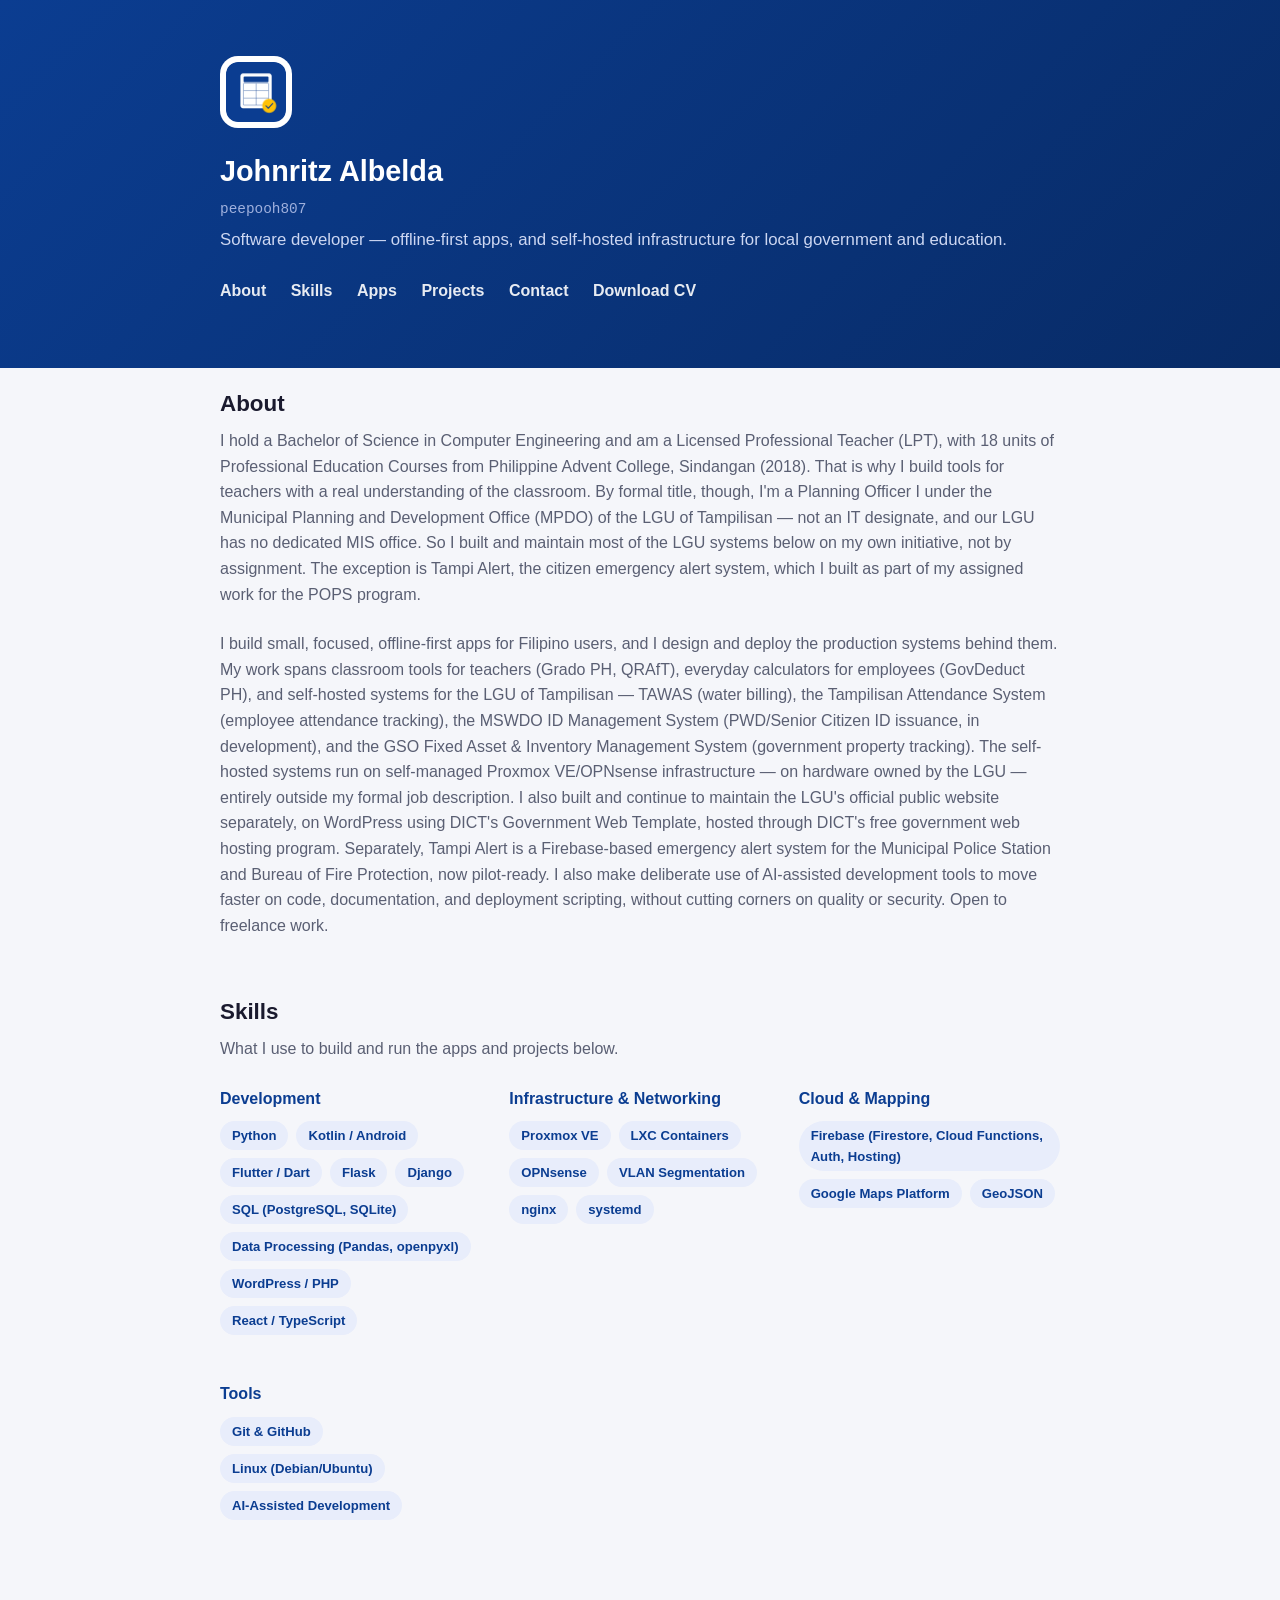
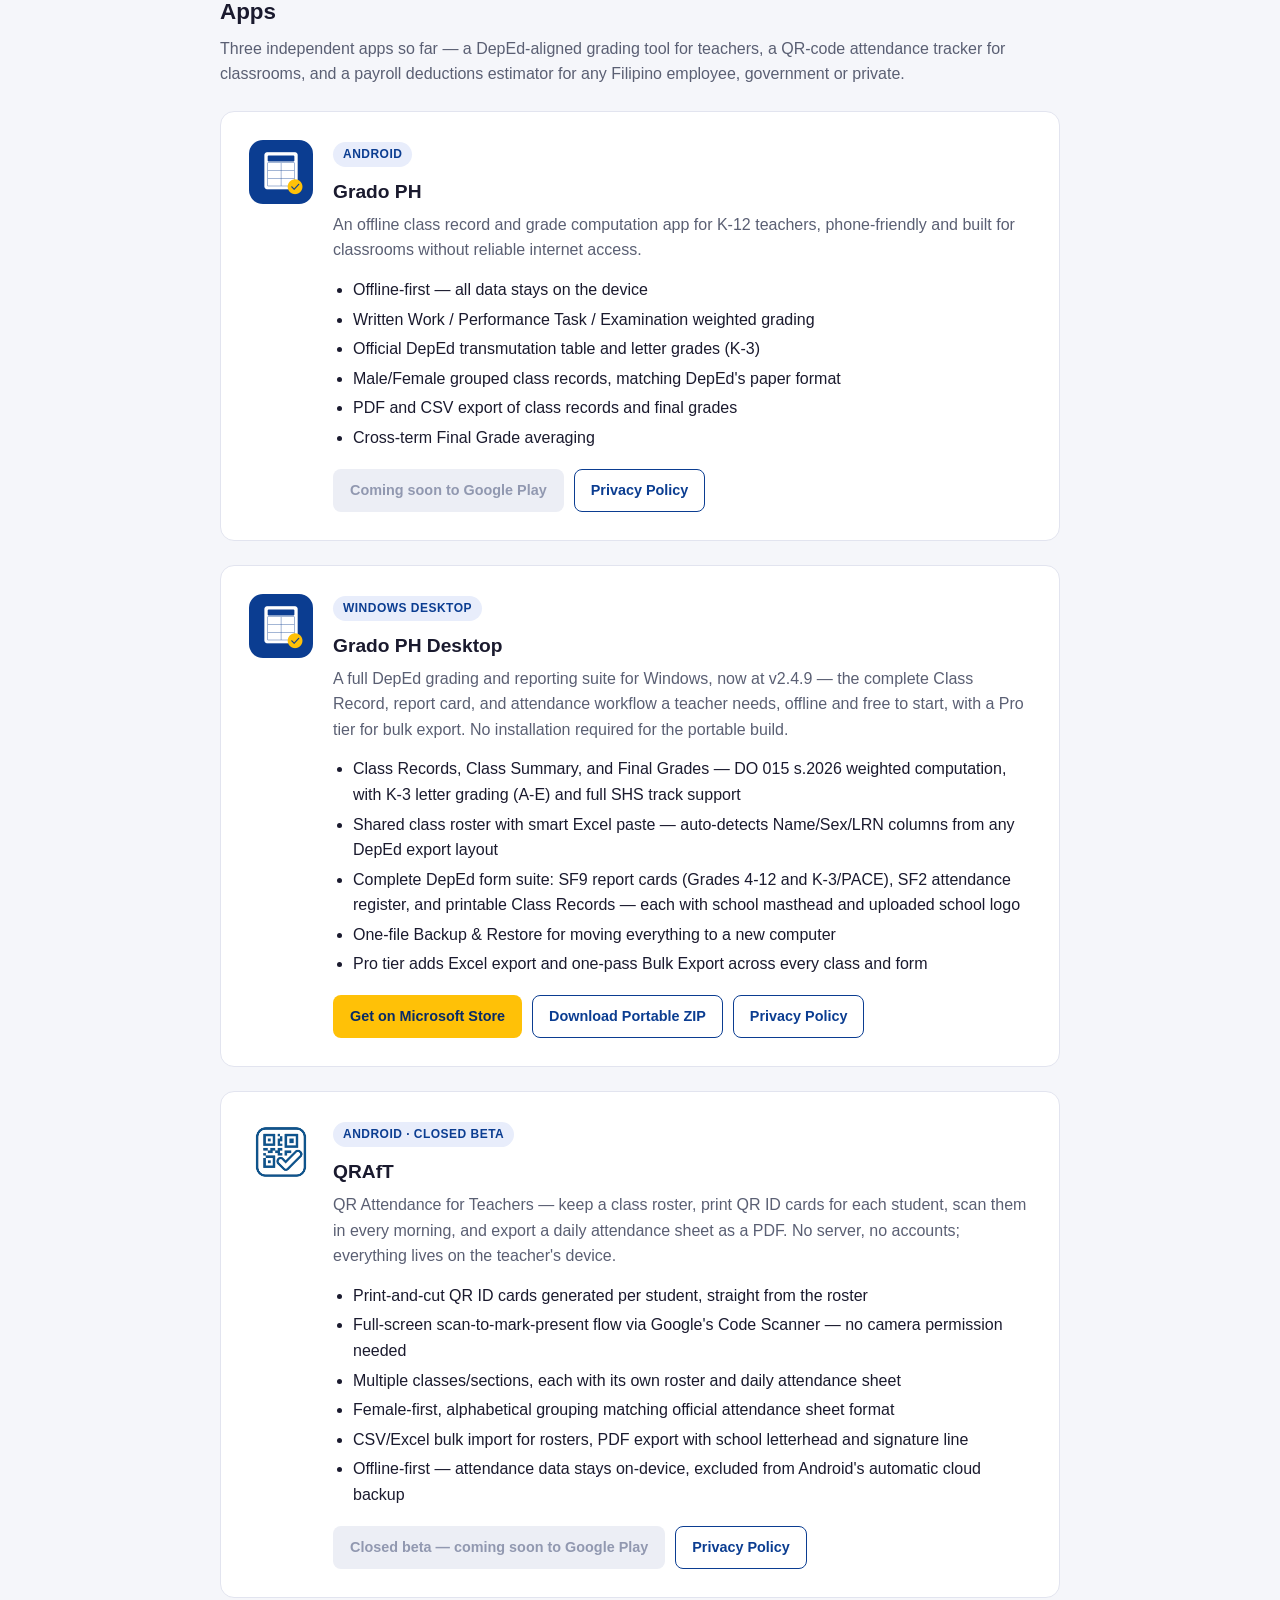
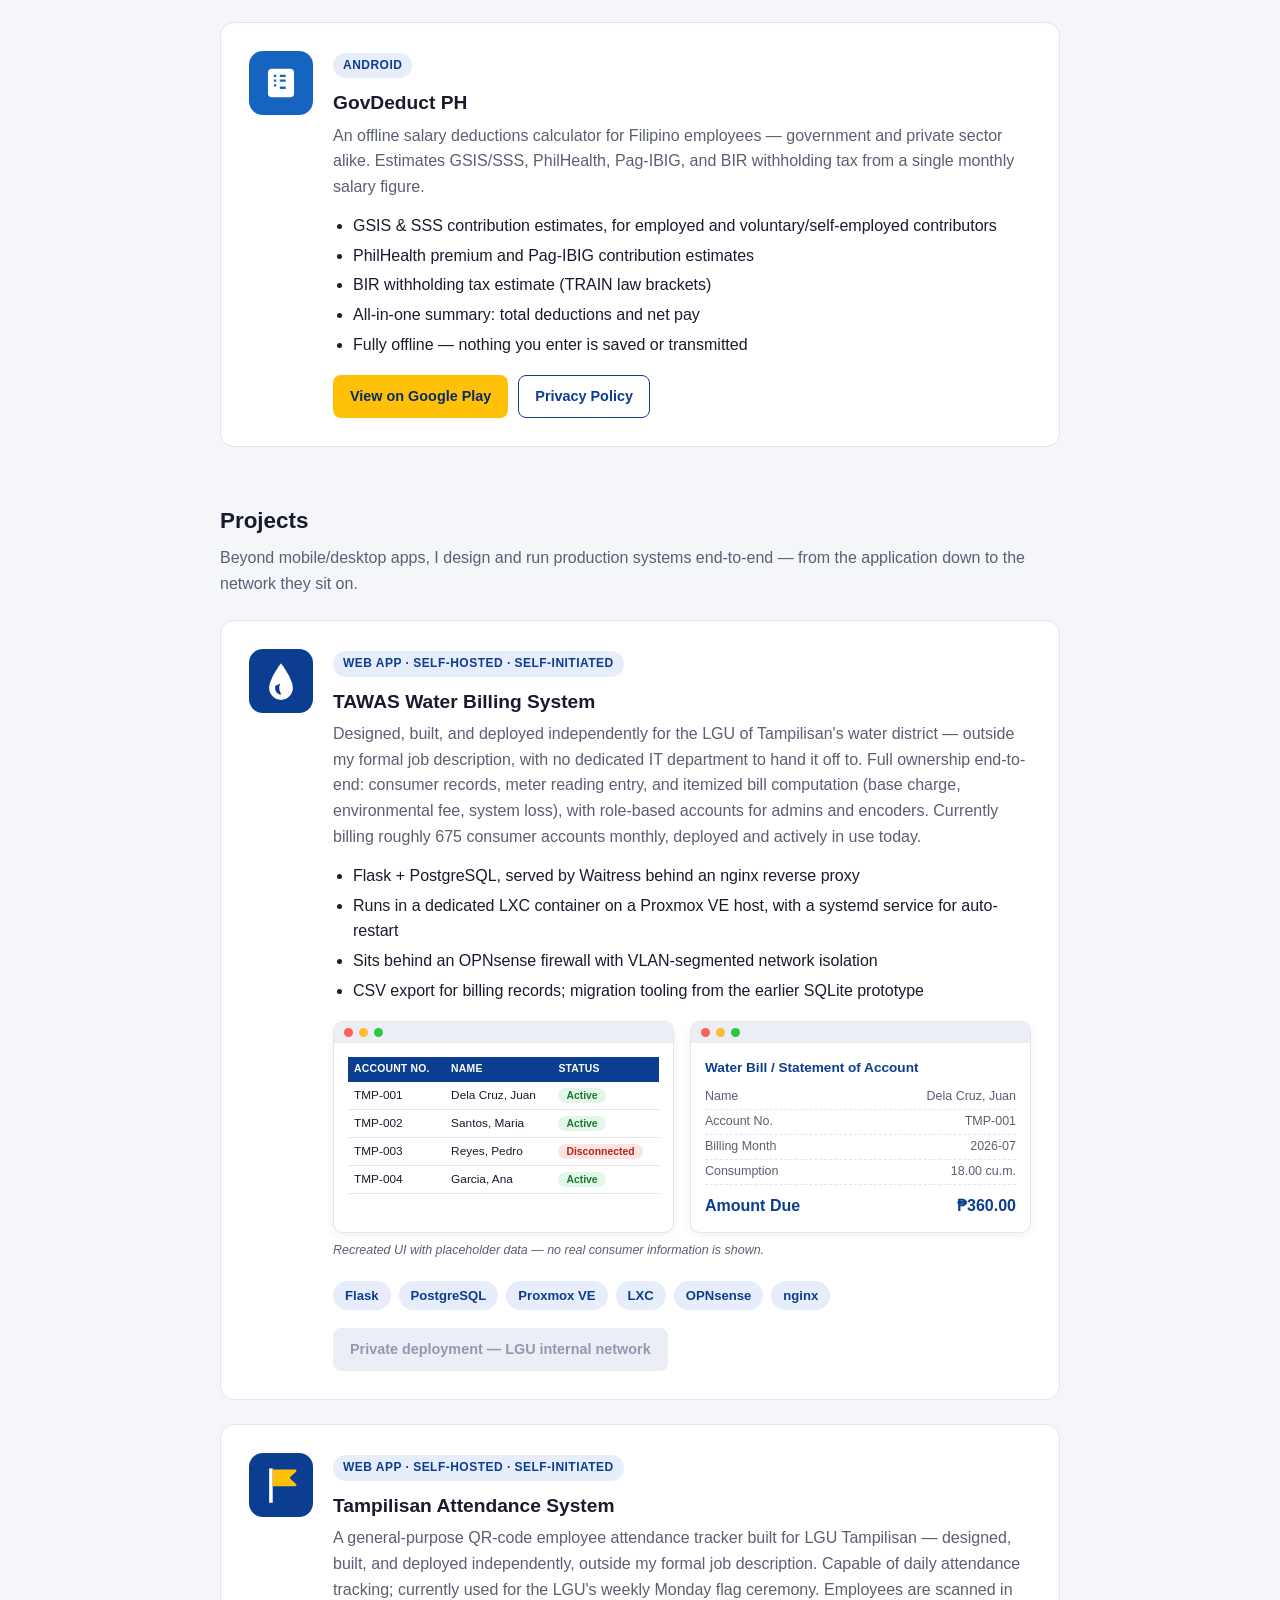
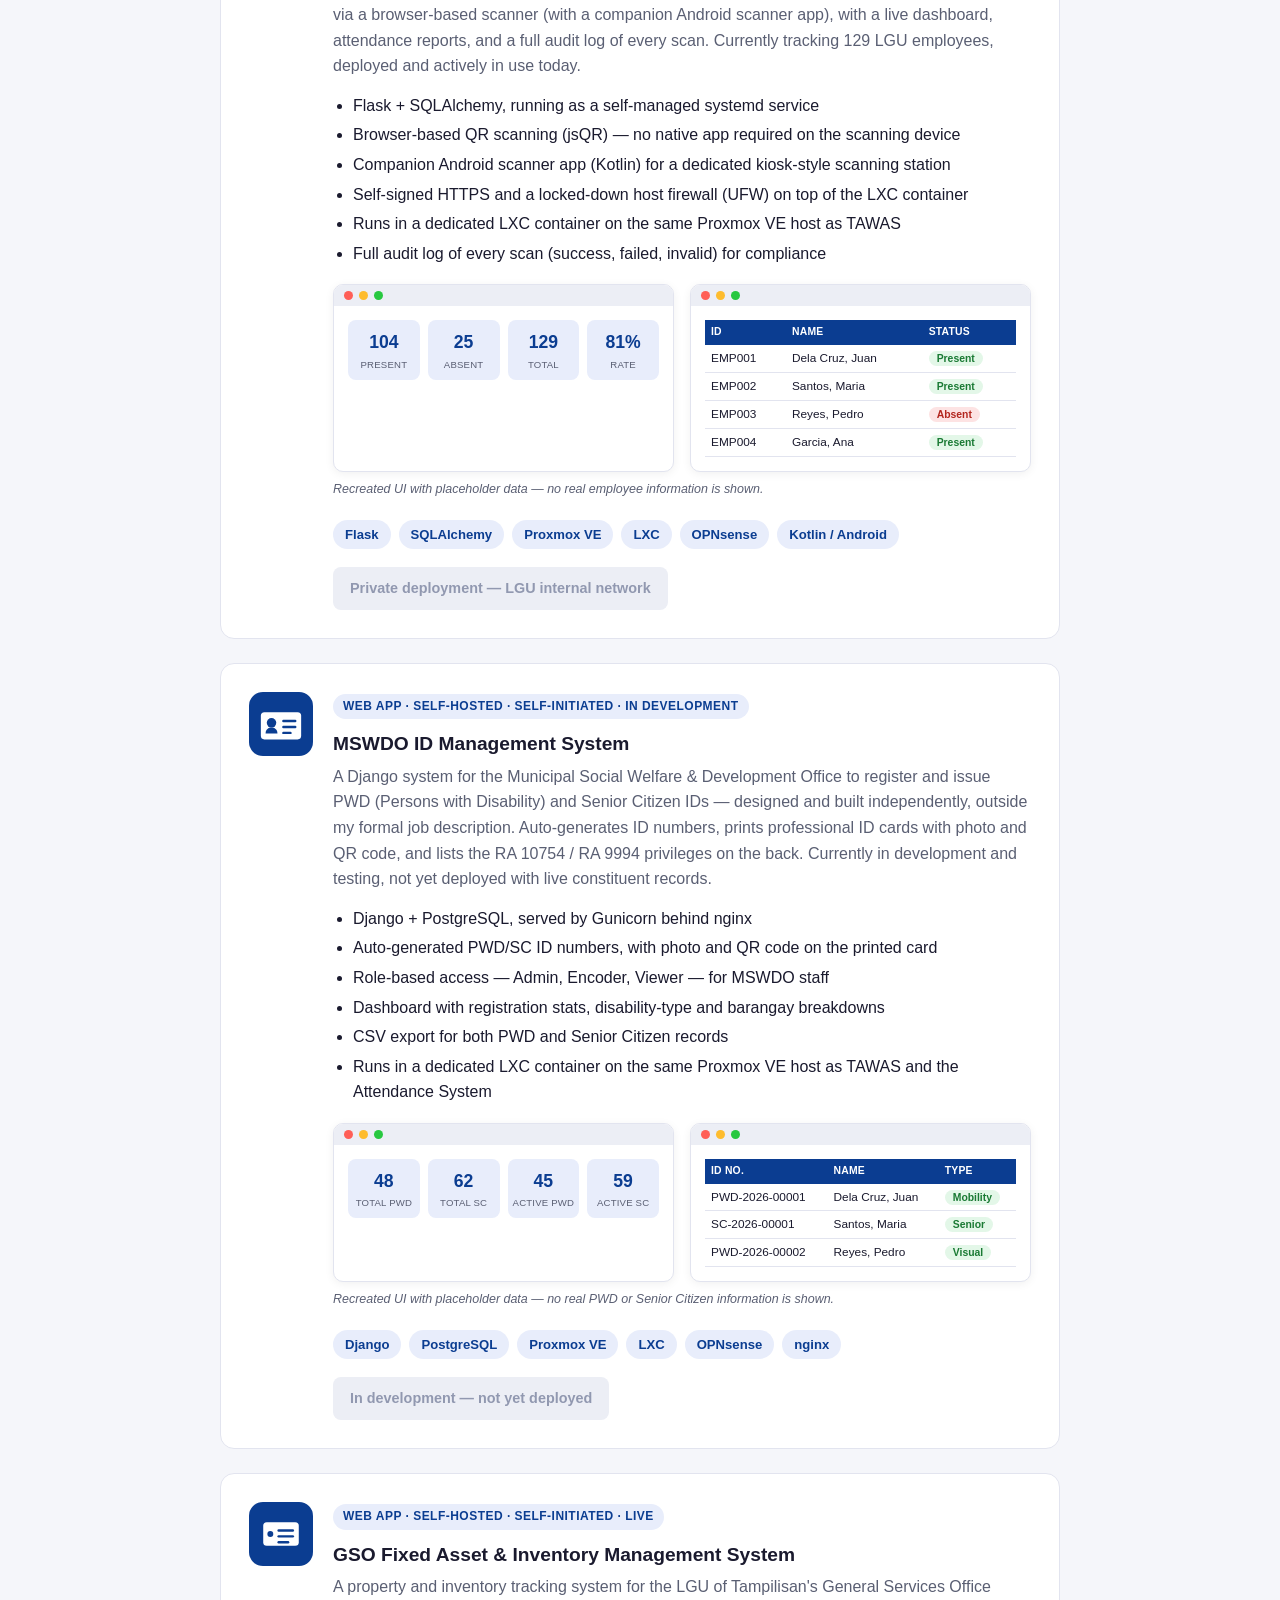
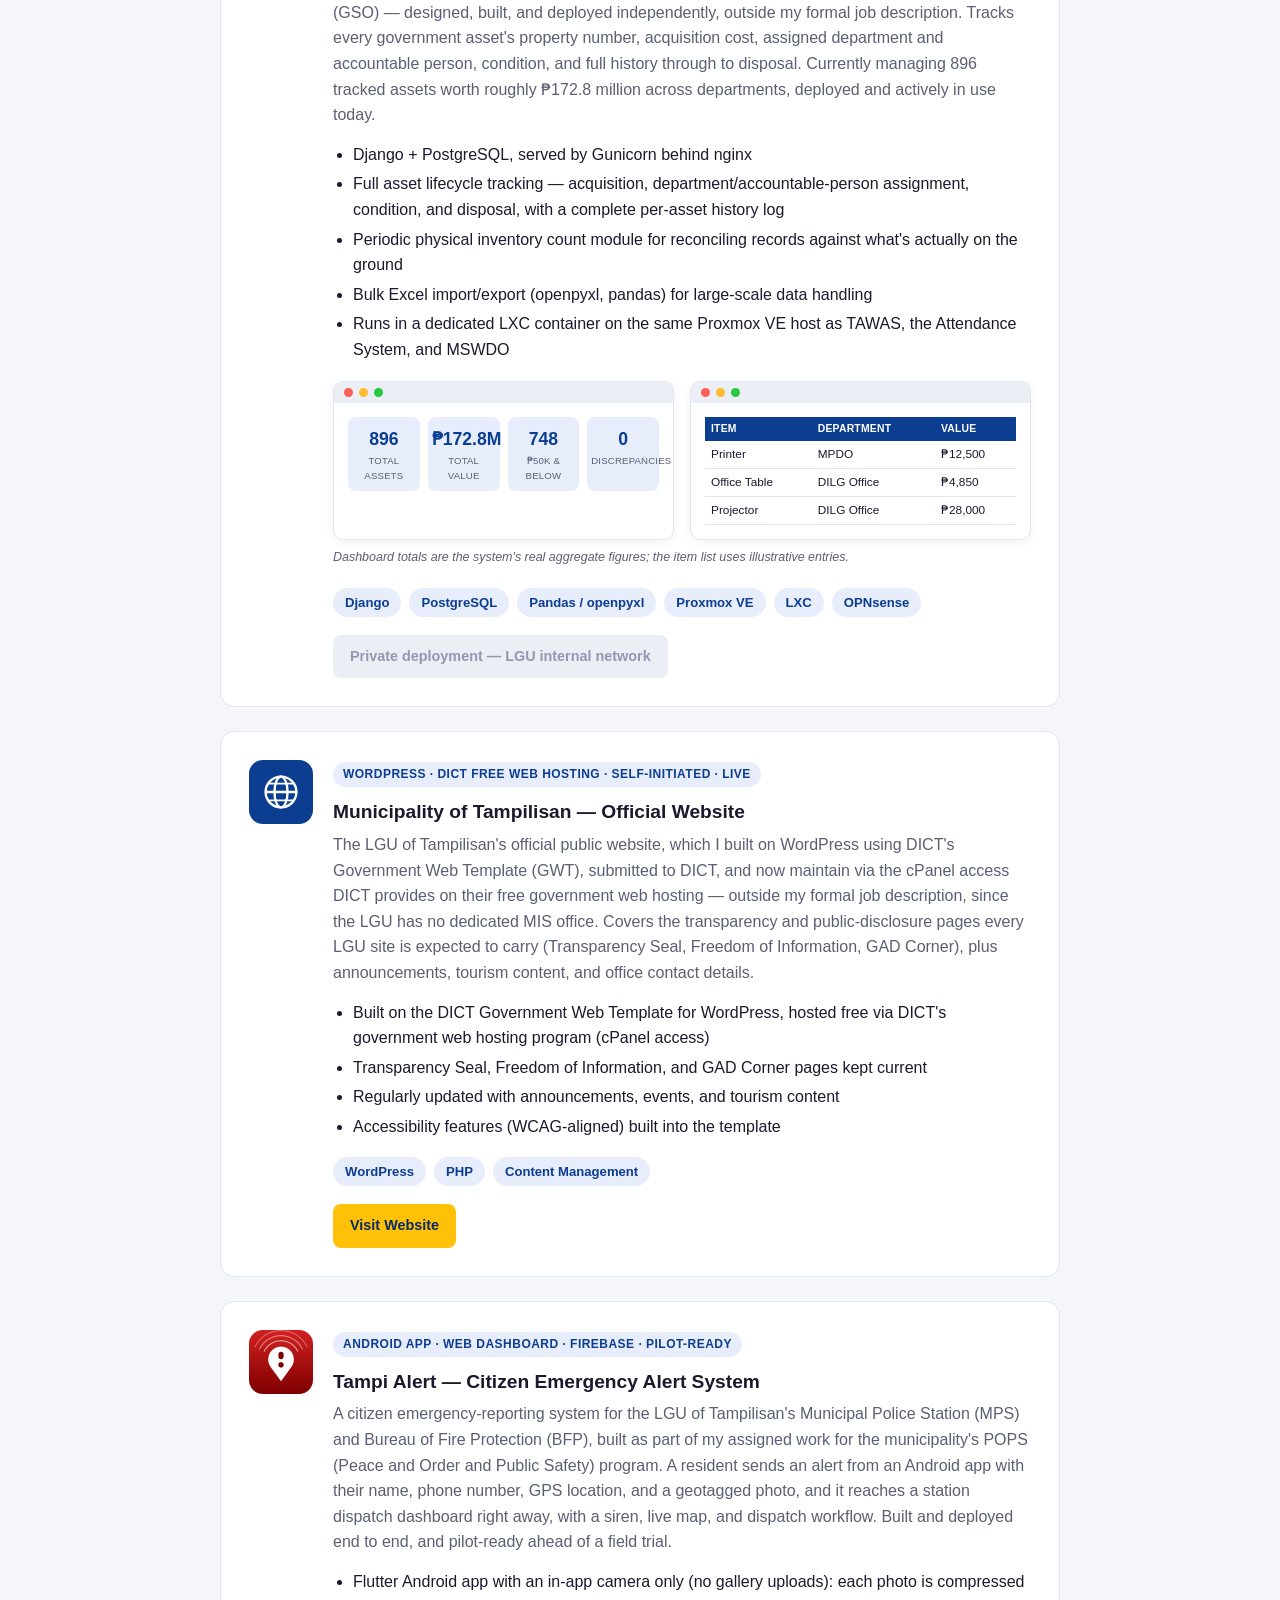
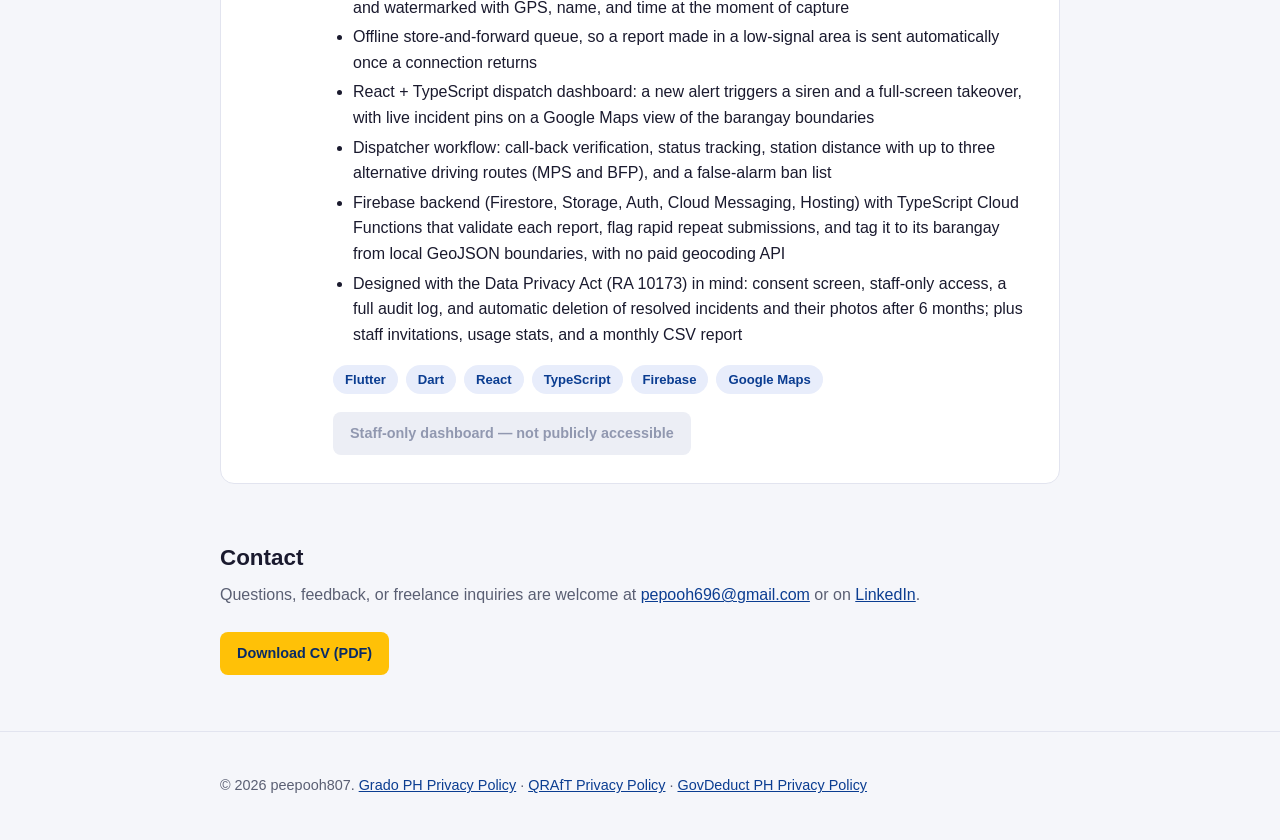
==== commit 25ea3c31: "Add LPT and Professional Education Courses to About and CV Co-Authored-By: Claude Sonnet 5.5 <norepl" ====
--- a/index.html
+++ b/index.html
@@ -35,7 +35,7 @@
 
   <section id="about">
     <h2>About</h2>
-    <p class="section-lead">I hold a Bachelor of Science in Computer Engineering. By formal title, though, I'm a Planning Officer I under the Municipal Planning and Development Office (MPDO) of the LGU of Tampilisan — not an IT designate, and our LGU has no dedicated MIS office. So I built and maintain most of the LGU systems below on my own initiative, not by assignment. The exception is Tampi Alert, the citizen emergency alert system, which I built as part of my assigned work for the POPS program.</p>
+    <p class="section-lead">I hold a Bachelor of Science in Computer Engineering and am a Licensed Professional Teacher (LPT), with 18 units of Professional Education Courses from Philippine Advent College, Sindangan (2018). That is why I build tools for teachers with a real understanding of the classroom. By formal title, though, I'm a Planning Officer I under the Municipal Planning and Development Office (MPDO) of the LGU of Tampilisan — not an IT designate, and our LGU has no dedicated MIS office. So I built and maintain most of the LGU systems below on my own initiative, not by assignment. The exception is Tampi Alert, the citizen emergency alert system, which I built as part of my assigned work for the POPS program.</p>
     <p class="section-lead">I build small, focused, offline-first apps for Filipino users, and I design and deploy the production systems behind them. My work spans classroom tools for teachers (Grado PH, QRAfT), everyday calculators for employees (GovDeduct PH), and self-hosted systems for the LGU of Tampilisan — TAWAS (water billing), the Tampilisan Attendance System (employee attendance tracking), the MSWDO ID Management System (PWD/Senior Citizen ID issuance, in development), and the GSO Fixed Asset & Inventory Management System (government property tracking). The self-hosted systems run on self-managed Proxmox VE/OPNsense infrastructure — on hardware owned by the LGU — entirely outside my formal job description. I also built and continue to maintain the LGU's official public website separately, on WordPress using DICT's Government Web Template, hosted through DICT's free government web hosting program. Separately, Tampi Alert is a Firebase-based emergency alert system for the Municipal Police Station and Bureau of Fire Protection, now pilot-ready. I also make deliberate use of AI-assisted development tools to move faster on code, documentation, and deployment scripting, without cutting corners on quality or security. Open to freelance work.</p>
   </section>
 
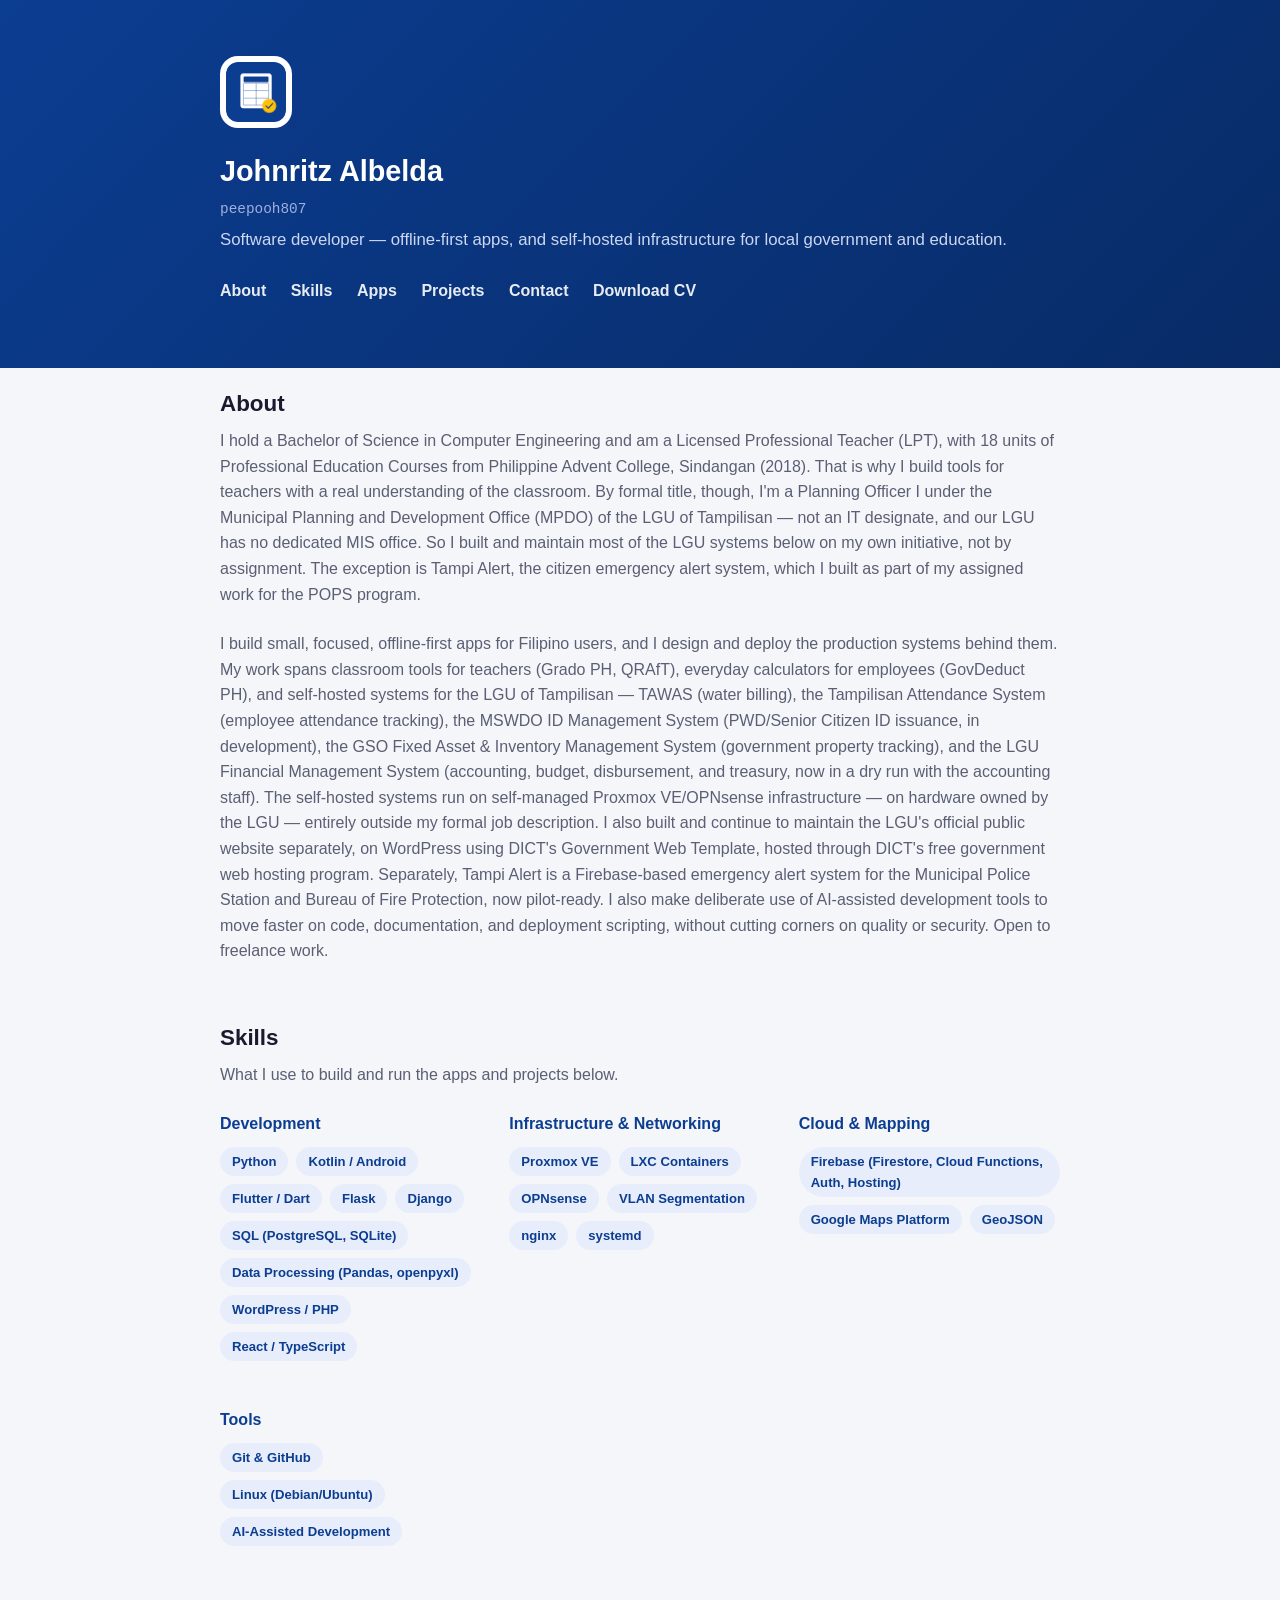
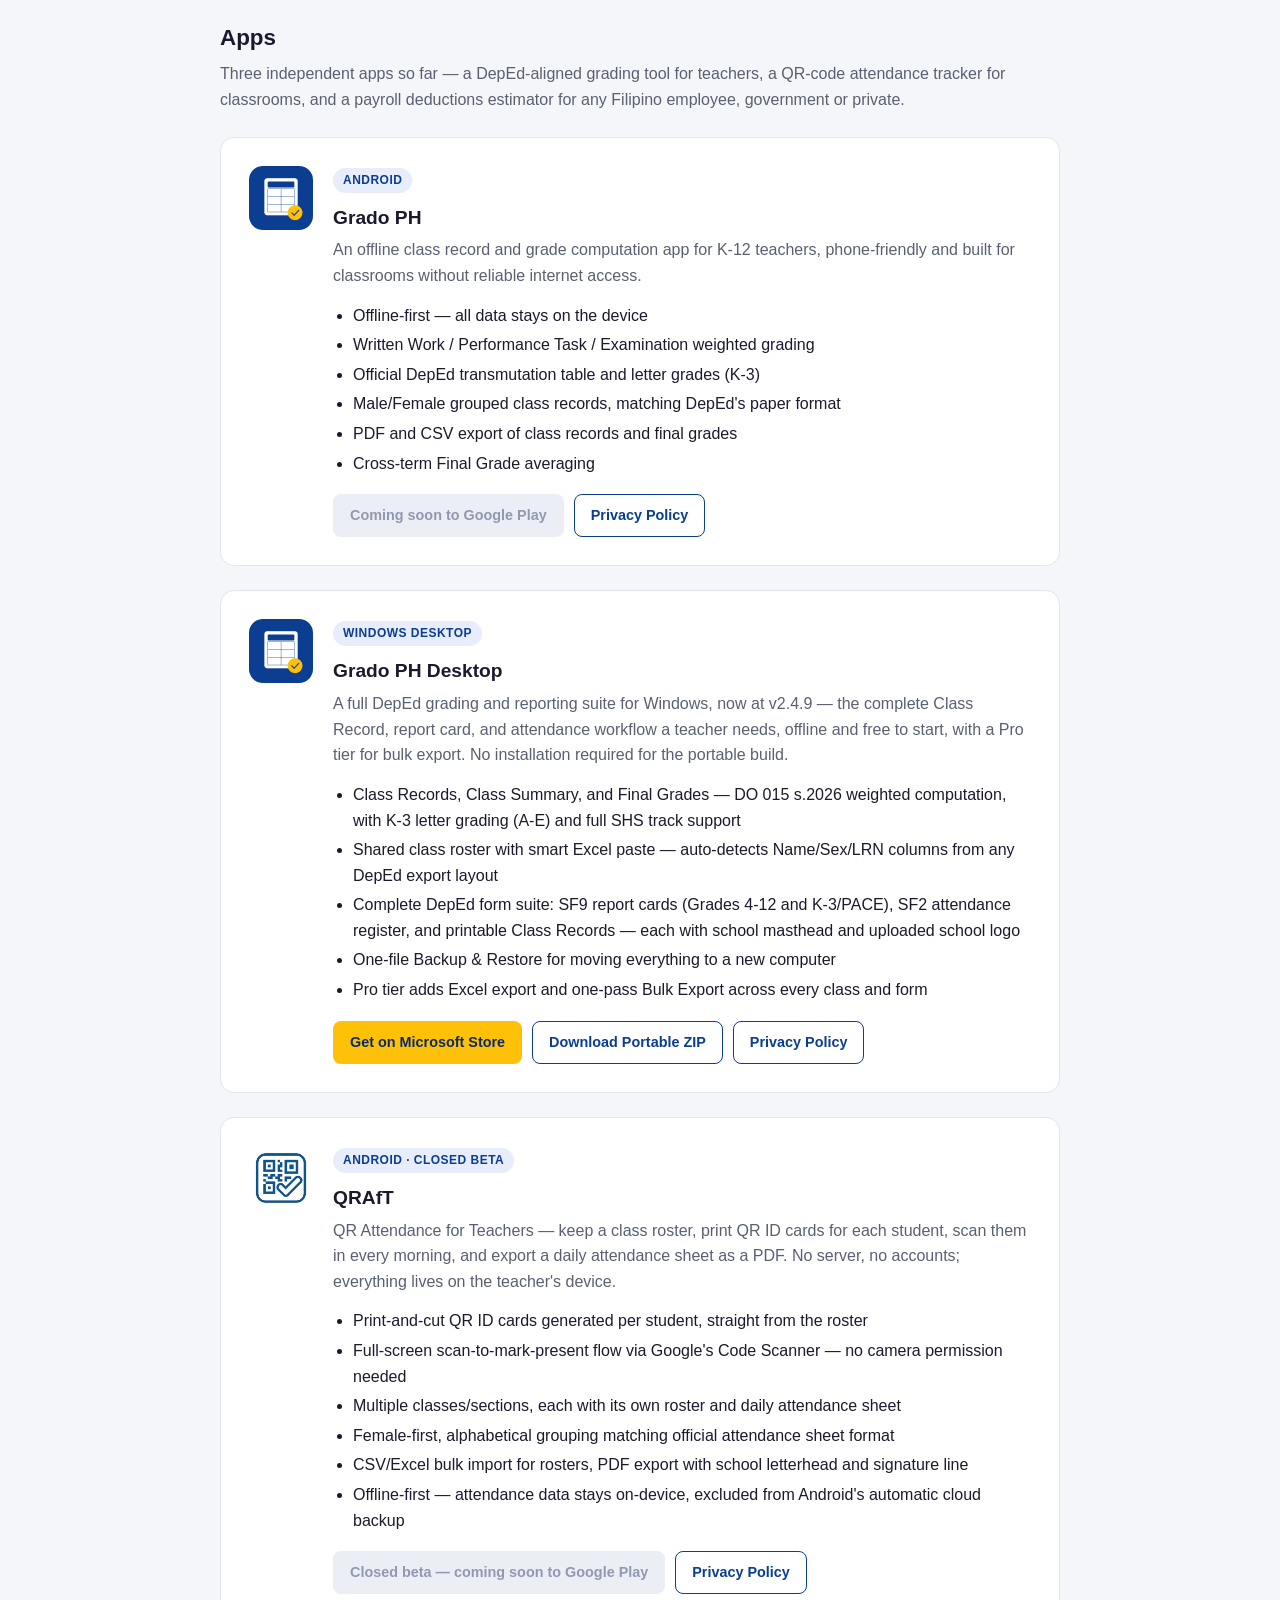
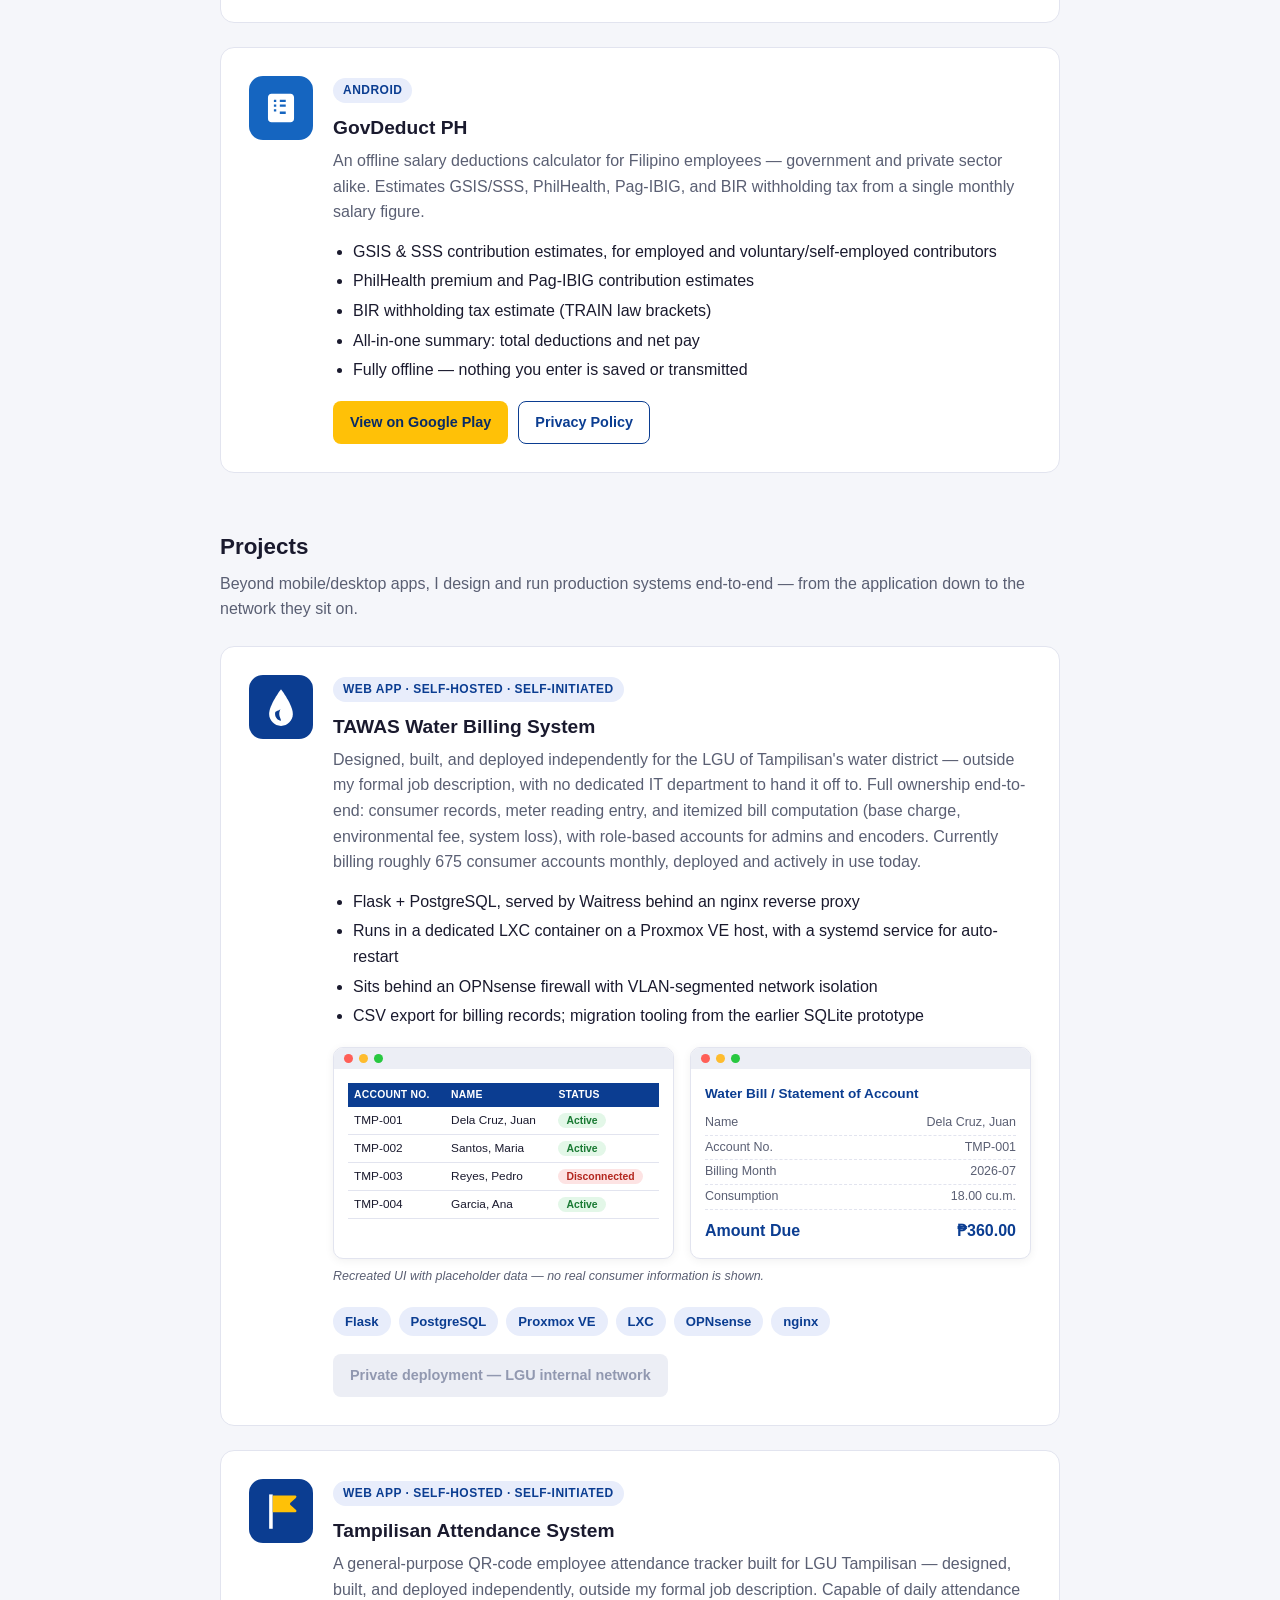
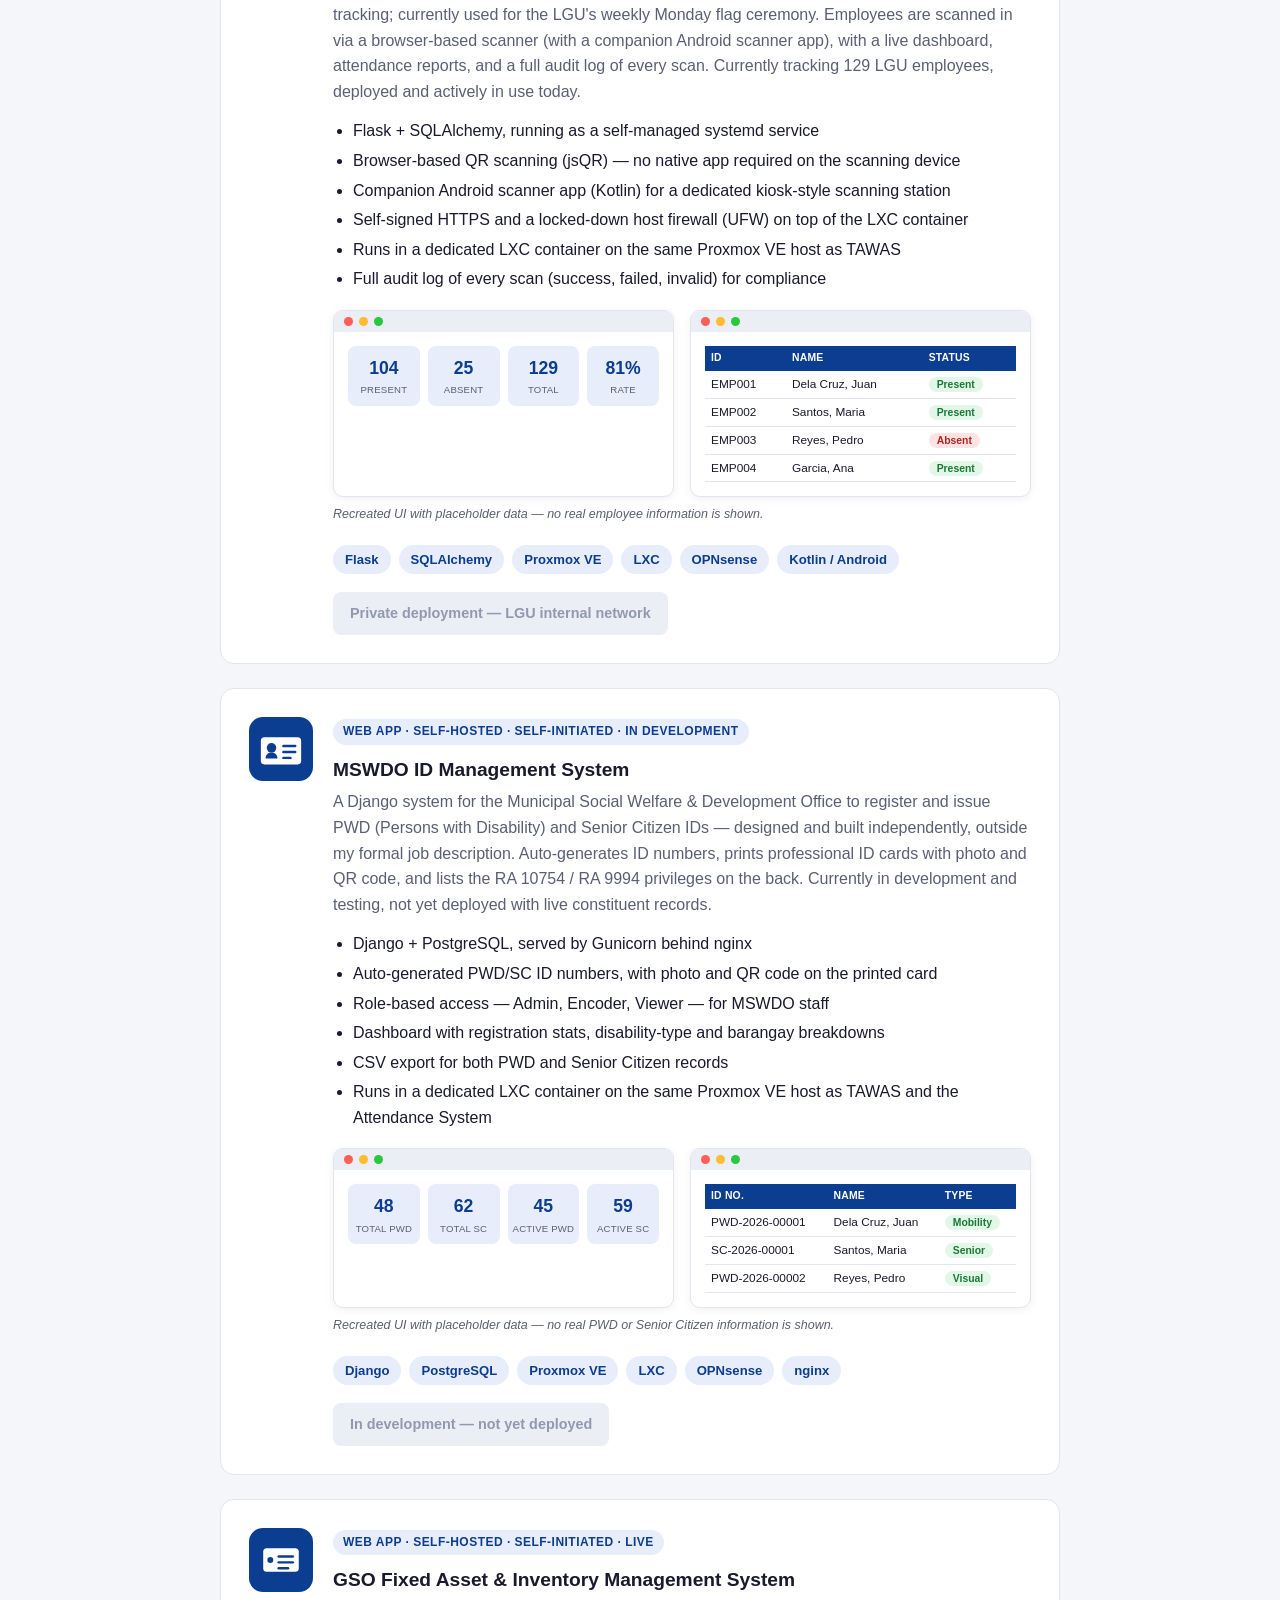
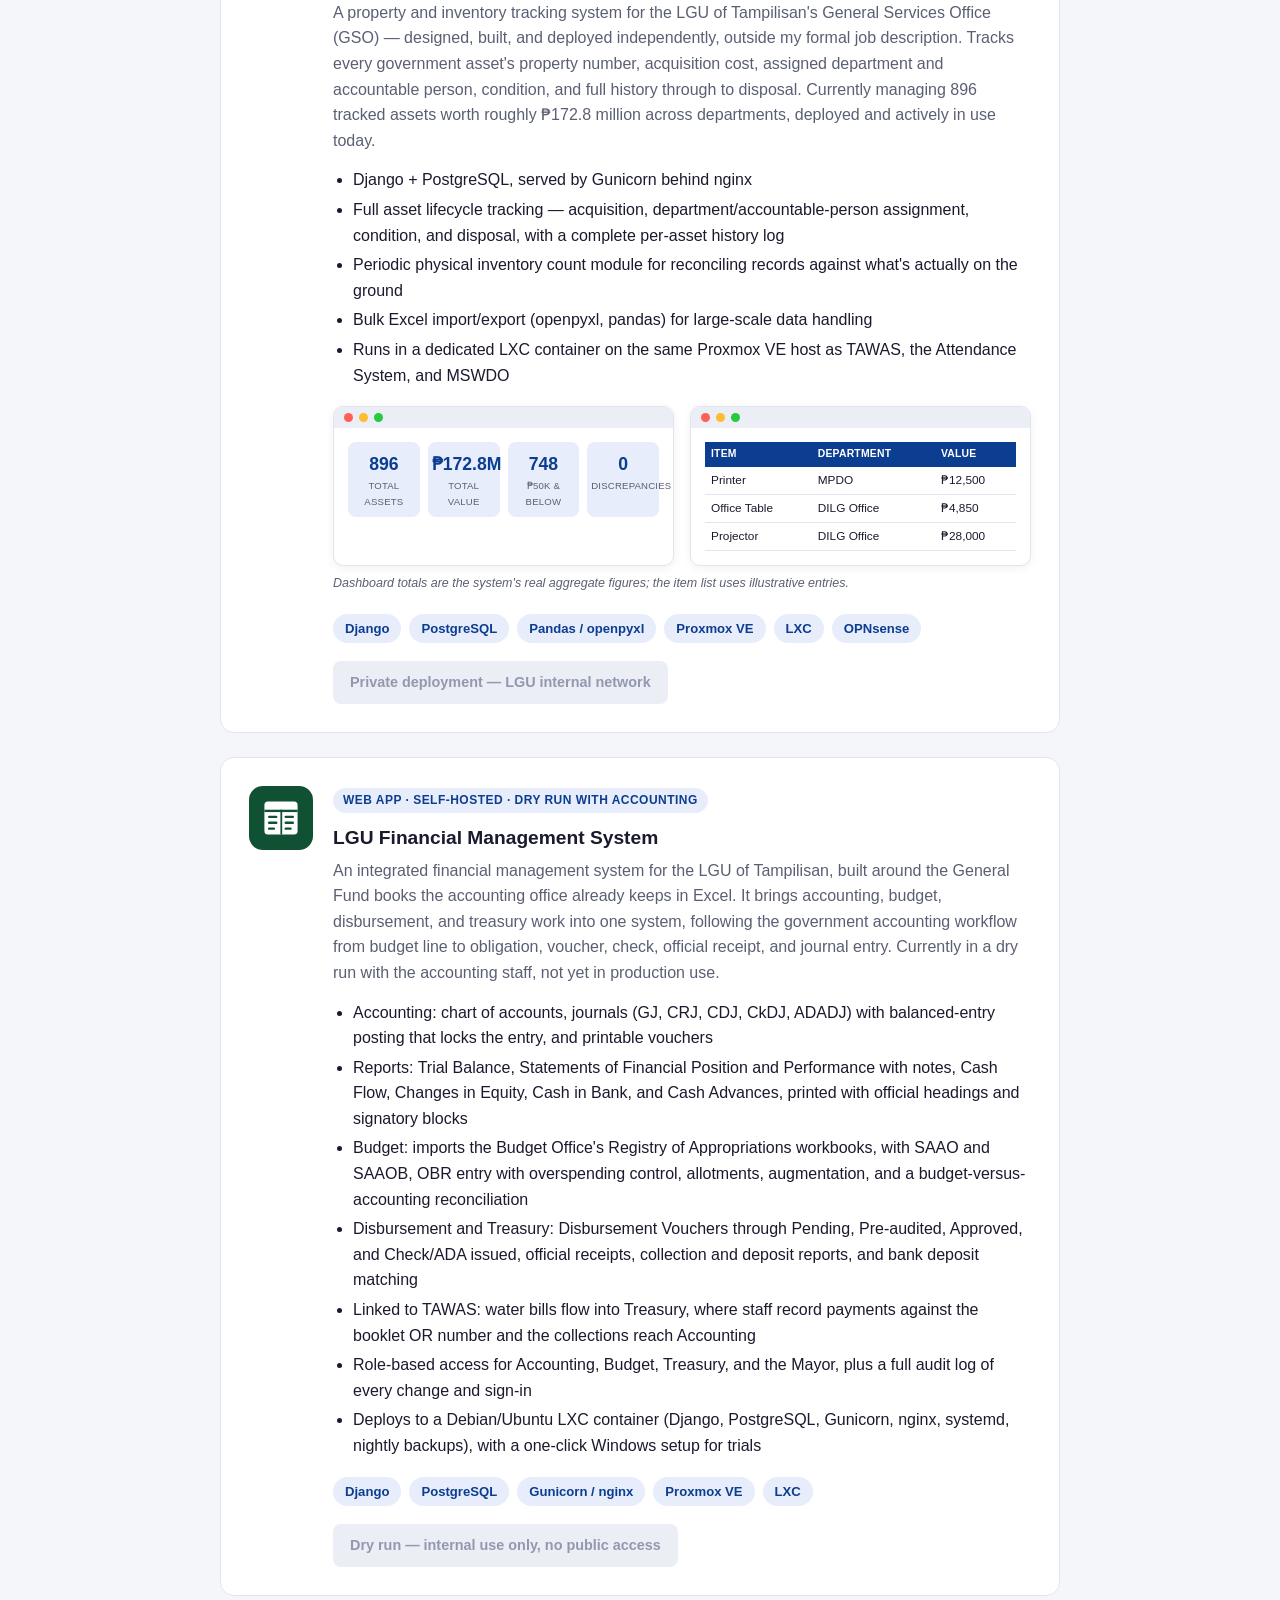
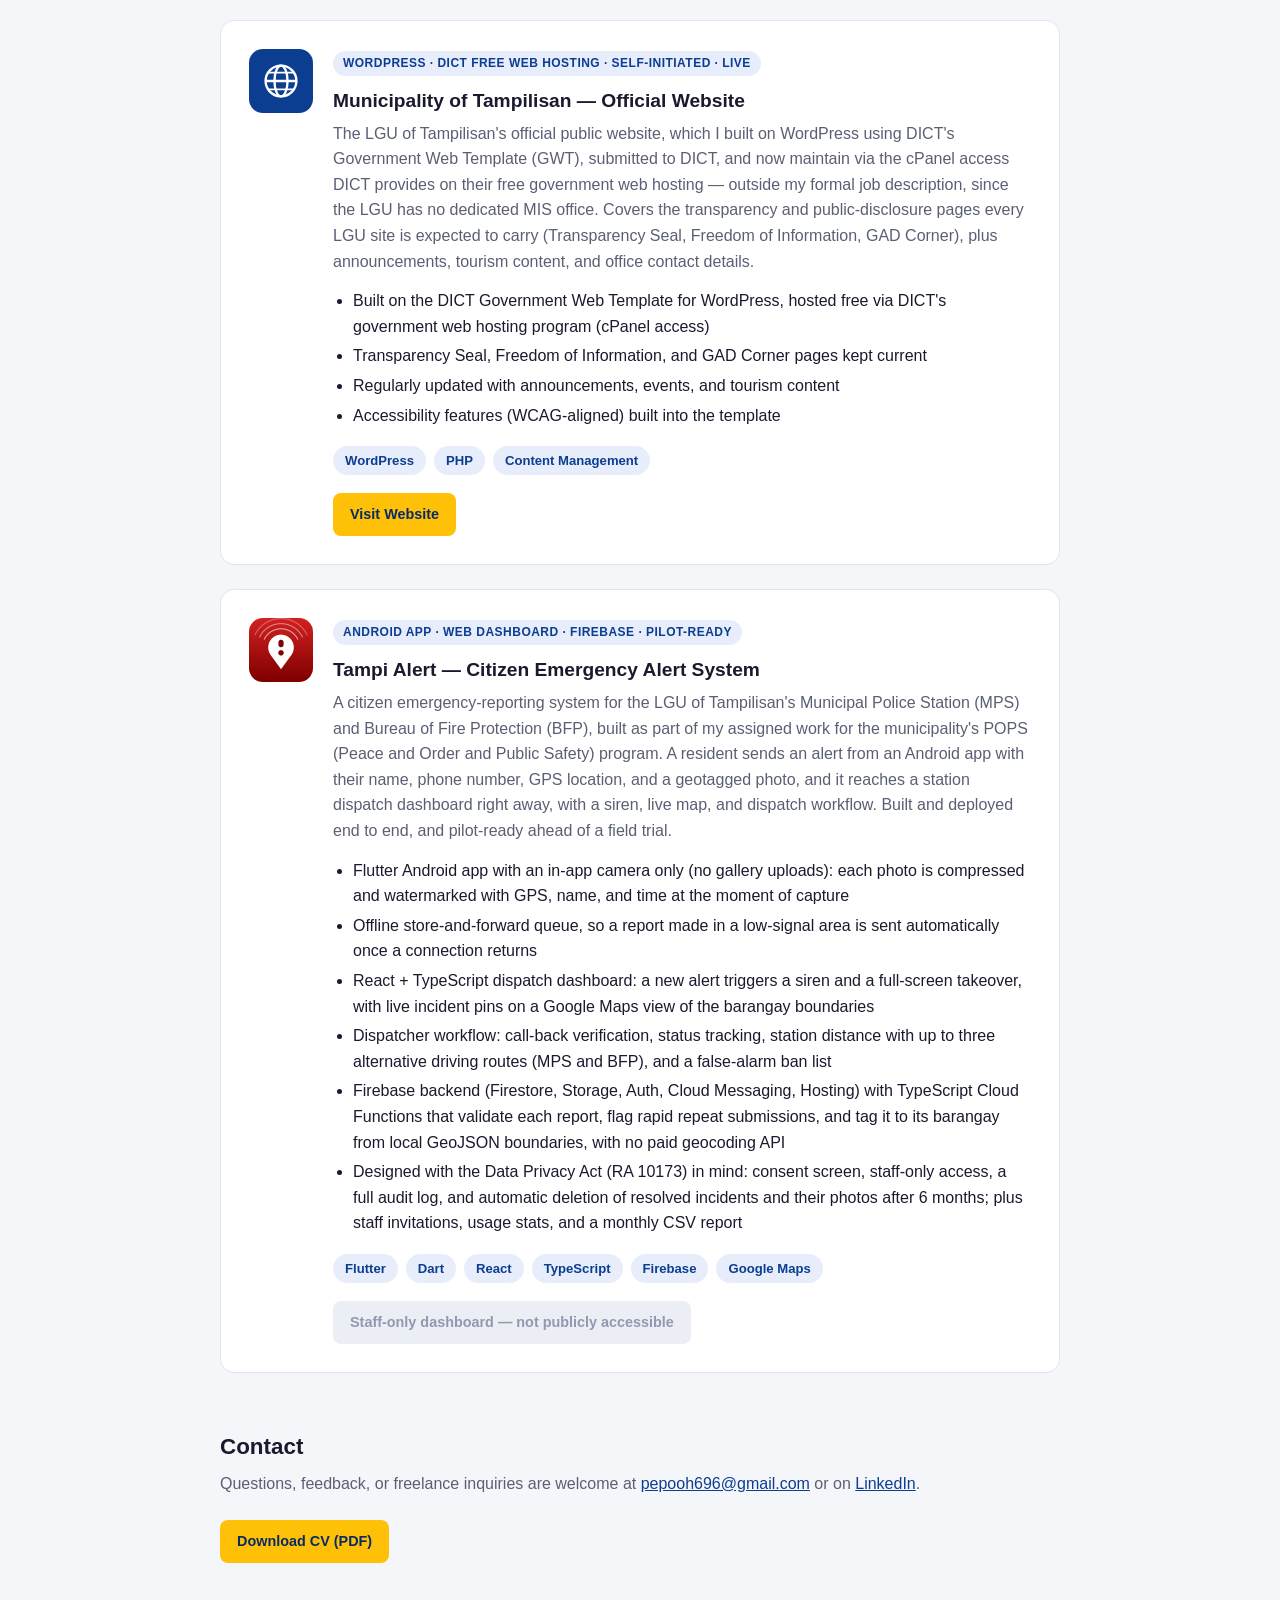
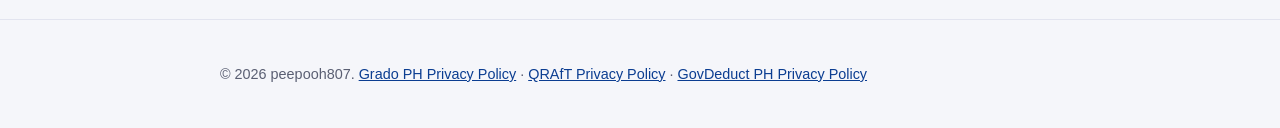
==== commit c38dd736: "Add LGU Financial Management System project and CV bullet Co-Authored-By: Claude Sonnet 5.5 <noreply" ====
--- a/index.html
+++ b/index.html
@@ -36,7 +36,7 @@
   <section id="about">
     <h2>About</h2>
     <p class="section-lead">I hold a Bachelor of Science in Computer Engineering and am a Licensed Professional Teacher (LPT), with 18 units of Professional Education Courses from Philippine Advent College, Sindangan (2018). That is why I build tools for teachers with a real understanding of the classroom. By formal title, though, I'm a Planning Officer I under the Municipal Planning and Development Office (MPDO) of the LGU of Tampilisan — not an IT designate, and our LGU has no dedicated MIS office. So I built and maintain most of the LGU systems below on my own initiative, not by assignment. The exception is Tampi Alert, the citizen emergency alert system, which I built as part of my assigned work for the POPS program.</p>
-    <p class="section-lead">I build small, focused, offline-first apps for Filipino users, and I design and deploy the production systems behind them. My work spans classroom tools for teachers (Grado PH, QRAfT), everyday calculators for employees (GovDeduct PH), and self-hosted systems for the LGU of Tampilisan — TAWAS (water billing), the Tampilisan Attendance System (employee attendance tracking), the MSWDO ID Management System (PWD/Senior Citizen ID issuance, in development), and the GSO Fixed Asset & Inventory Management System (government property tracking). The self-hosted systems run on self-managed Proxmox VE/OPNsense infrastructure — on hardware owned by the LGU — entirely outside my formal job description. I also built and continue to maintain the LGU's official public website separately, on WordPress using DICT's Government Web Template, hosted through DICT's free government web hosting program. Separately, Tampi Alert is a Firebase-based emergency alert system for the Municipal Police Station and Bureau of Fire Protection, now pilot-ready. I also make deliberate use of AI-assisted development tools to move faster on code, documentation, and deployment scripting, without cutting corners on quality or security. Open to freelance work.</p>
+    <p class="section-lead">I build small, focused, offline-first apps for Filipino users, and I design and deploy the production systems behind them. My work spans classroom tools for teachers (Grado PH, QRAfT), everyday calculators for employees (GovDeduct PH), and self-hosted systems for the LGU of Tampilisan — TAWAS (water billing), the Tampilisan Attendance System (employee attendance tracking), the MSWDO ID Management System (PWD/Senior Citizen ID issuance, in development), the GSO Fixed Asset & Inventory Management System (government property tracking), and the LGU Financial Management System (accounting, budget, disbursement, and treasury, now in a dry run with the accounting staff). The self-hosted systems run on self-managed Proxmox VE/OPNsense infrastructure — on hardware owned by the LGU — entirely outside my formal job description. I also built and continue to maintain the LGU's official public website separately, on WordPress using DICT's Government Web Template, hosted through DICT's free government web hosting program. Separately, Tampi Alert is a Firebase-based emergency alert system for the Municipal Police Station and Bureau of Fire Protection, now pilot-ready. I also make deliberate use of AI-assisted development tools to move faster on code, documentation, and deployment scripting, without cutting corners on quality or security. Open to freelance work.</p>
   </section>
 
   <section id="skills">
@@ -451,6 +451,34 @@
     </div>
 
     <div class="app-card">
+      <img class="icon" src="assets/fms-icon.svg" alt="LGU Financial Management System icon">
+      <div class="body">
+        <span class="platform">Web App &middot; Self-Hosted &middot; Dry Run with Accounting</span>
+        <h3>LGU Financial Management System</h3>
+        <p class="desc">An integrated financial management system for the LGU of Tampilisan, built around the General Fund books the accounting office already keeps in Excel. It brings accounting, budget, disbursement, and treasury work into one system, following the government accounting workflow from budget line to obligation, voucher, check, official receipt, and journal entry. Currently in a dry run with the accounting staff, not yet in production use.</p>
+        <ul class="features">
+          <li>Accounting: chart of accounts, journals (GJ, CRJ, CDJ, CkDJ, ADADJ) with balanced-entry posting that locks the entry, and printable vouchers</li>
+          <li>Reports: Trial Balance, Statements of Financial Position and Performance with notes, Cash Flow, Changes in Equity, Cash in Bank, and Cash Advances, printed with official headings and signatory blocks</li>
+          <li>Budget: imports the Budget Office's Registry of Appropriations workbooks, with SAAO and SAAOB, OBR entry with overspending control, allotments, augmentation, and a budget-versus-accounting reconciliation</li>
+          <li>Disbursement and Treasury: Disbursement Vouchers through Pending, Pre-audited, Approved, and Check/ADA issued, official receipts, collection and deposit reports, and bank deposit matching</li>
+          <li>Linked to TAWAS: water bills flow into Treasury, where staff record payments against the booklet OR number and the collections reach Accounting</li>
+          <li>Role-based access for Accounting, Budget, Treasury, and the Mayor, plus a full audit log of every change and sign-in</li>
+          <li>Deploys to a Debian/Ubuntu LXC container (Django, PostgreSQL, Gunicorn, nginx, systemd, nightly backups), with a one-click Windows setup for trials</li>
+        </ul>
+        <ul class="tag-list">
+          <li>Django</li>
+          <li>PostgreSQL</li>
+          <li>Gunicorn / nginx</li>
+          <li>Proxmox VE</li>
+          <li>LXC</li>
+        </ul>
+        <div class="btn-row">
+          <span class="btn btn-disabled">Dry run &mdash; internal use only, no public access</span>
+        </div>
+      </div>
+    </div>
+
+    <div class="app-card">
       <img class="icon" src="assets/lgu-website-icon.svg" alt="Municipality of Tampilisan website icon">
       <div class="body">
         <span class="platform">WordPress &middot; DICT Free Web Hosting &middot; Self-Initiated &middot; Live</span>
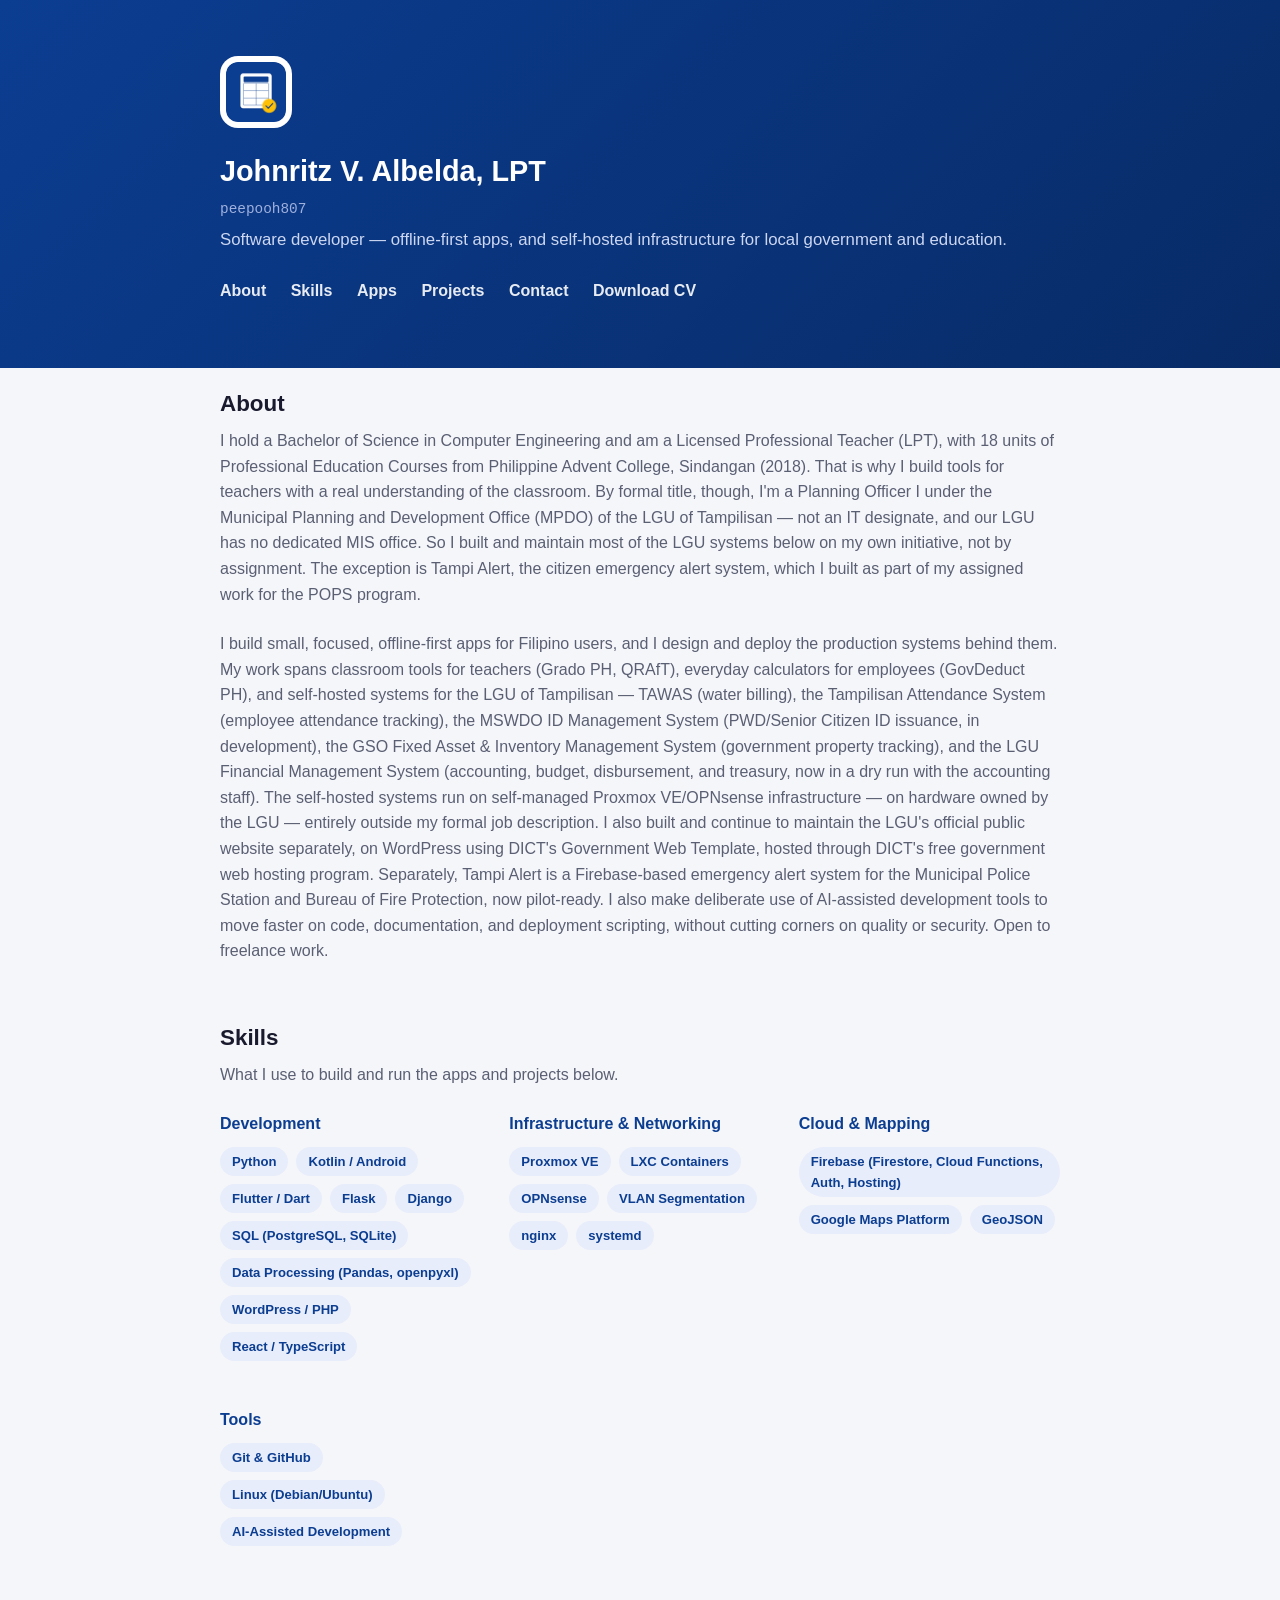
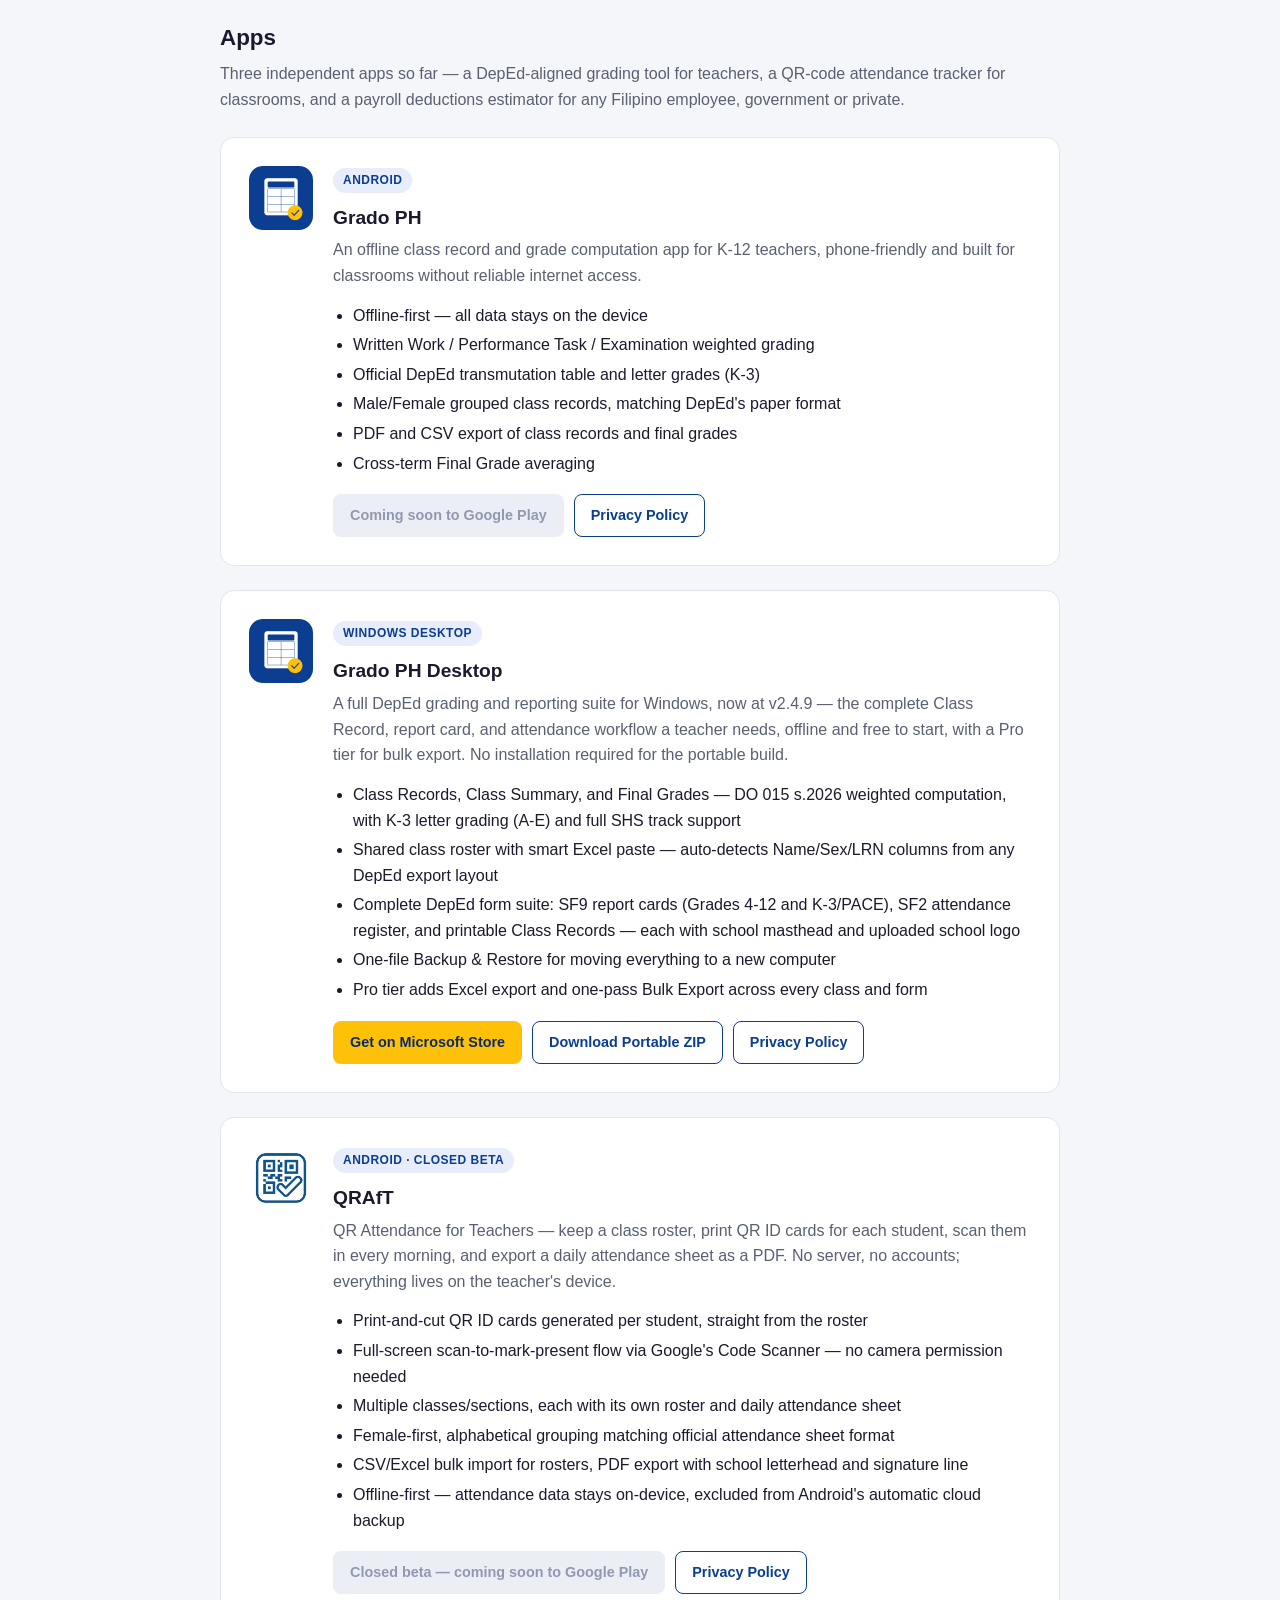
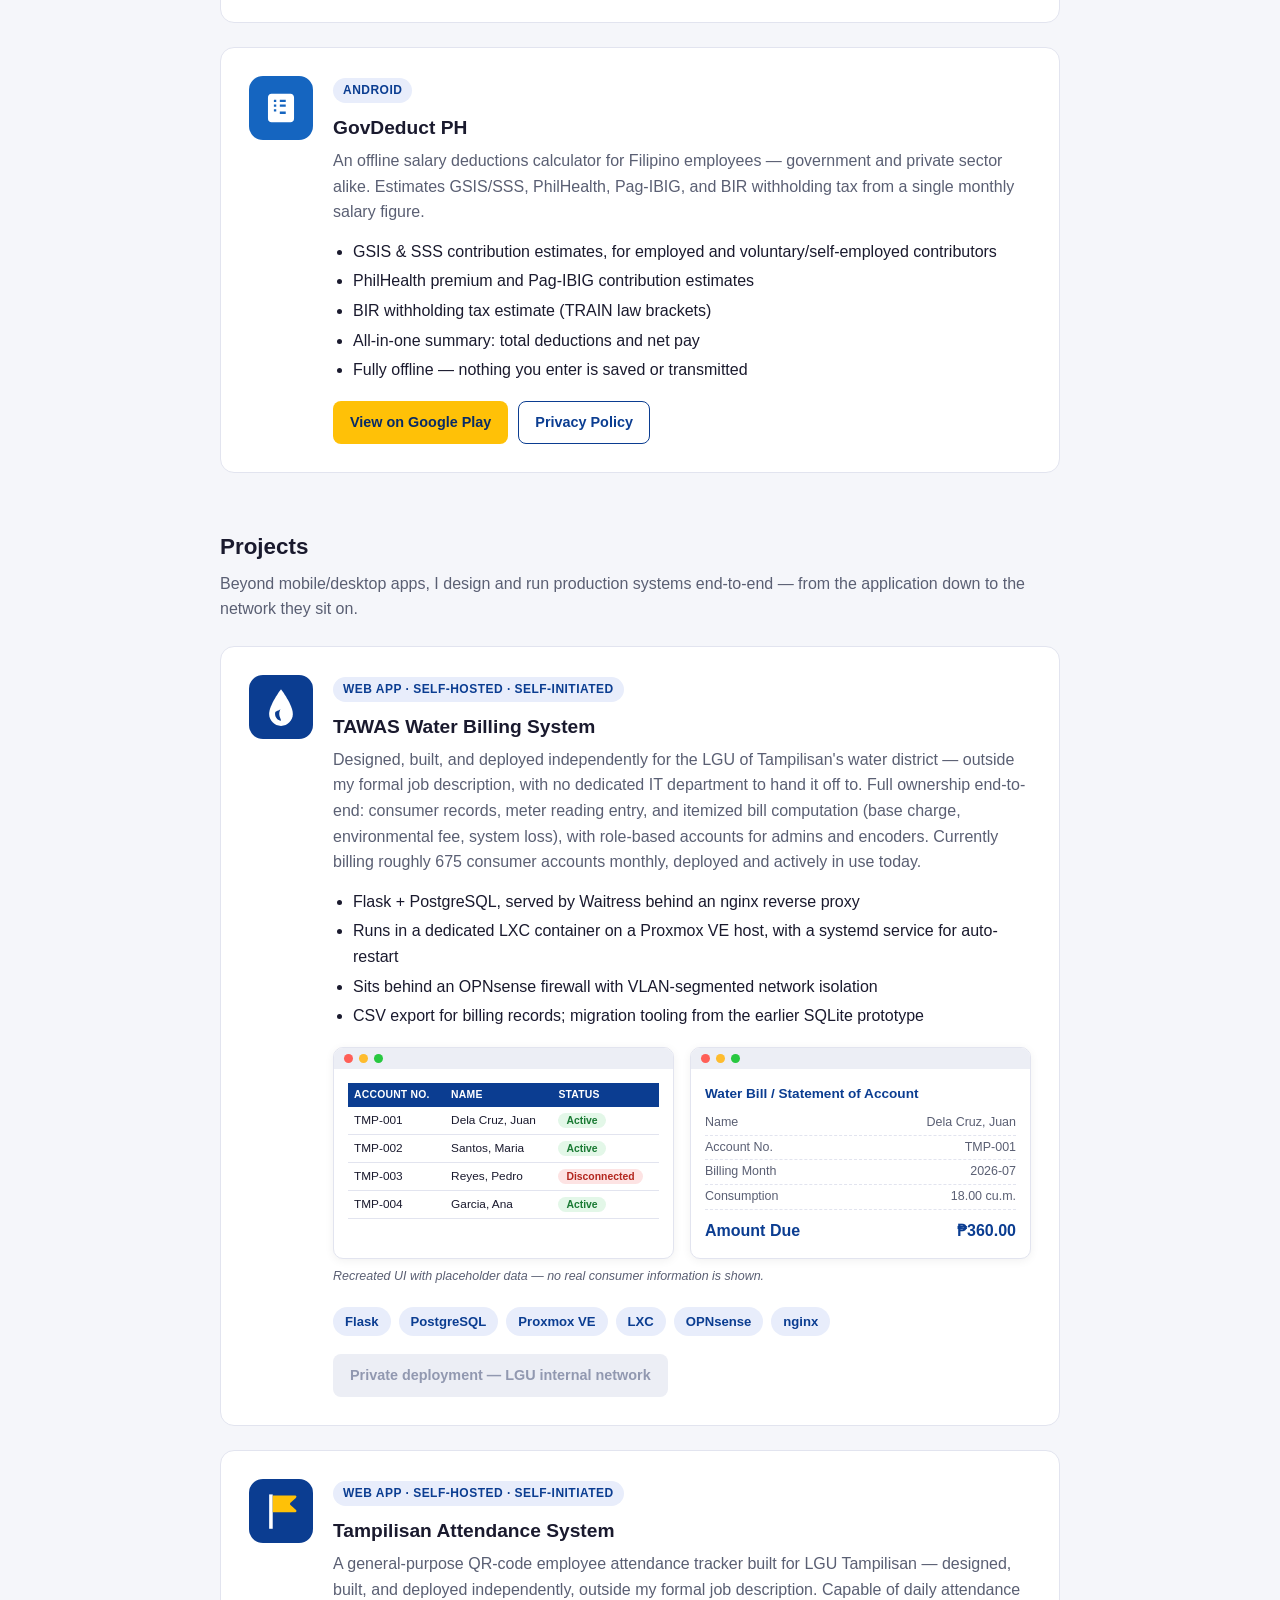
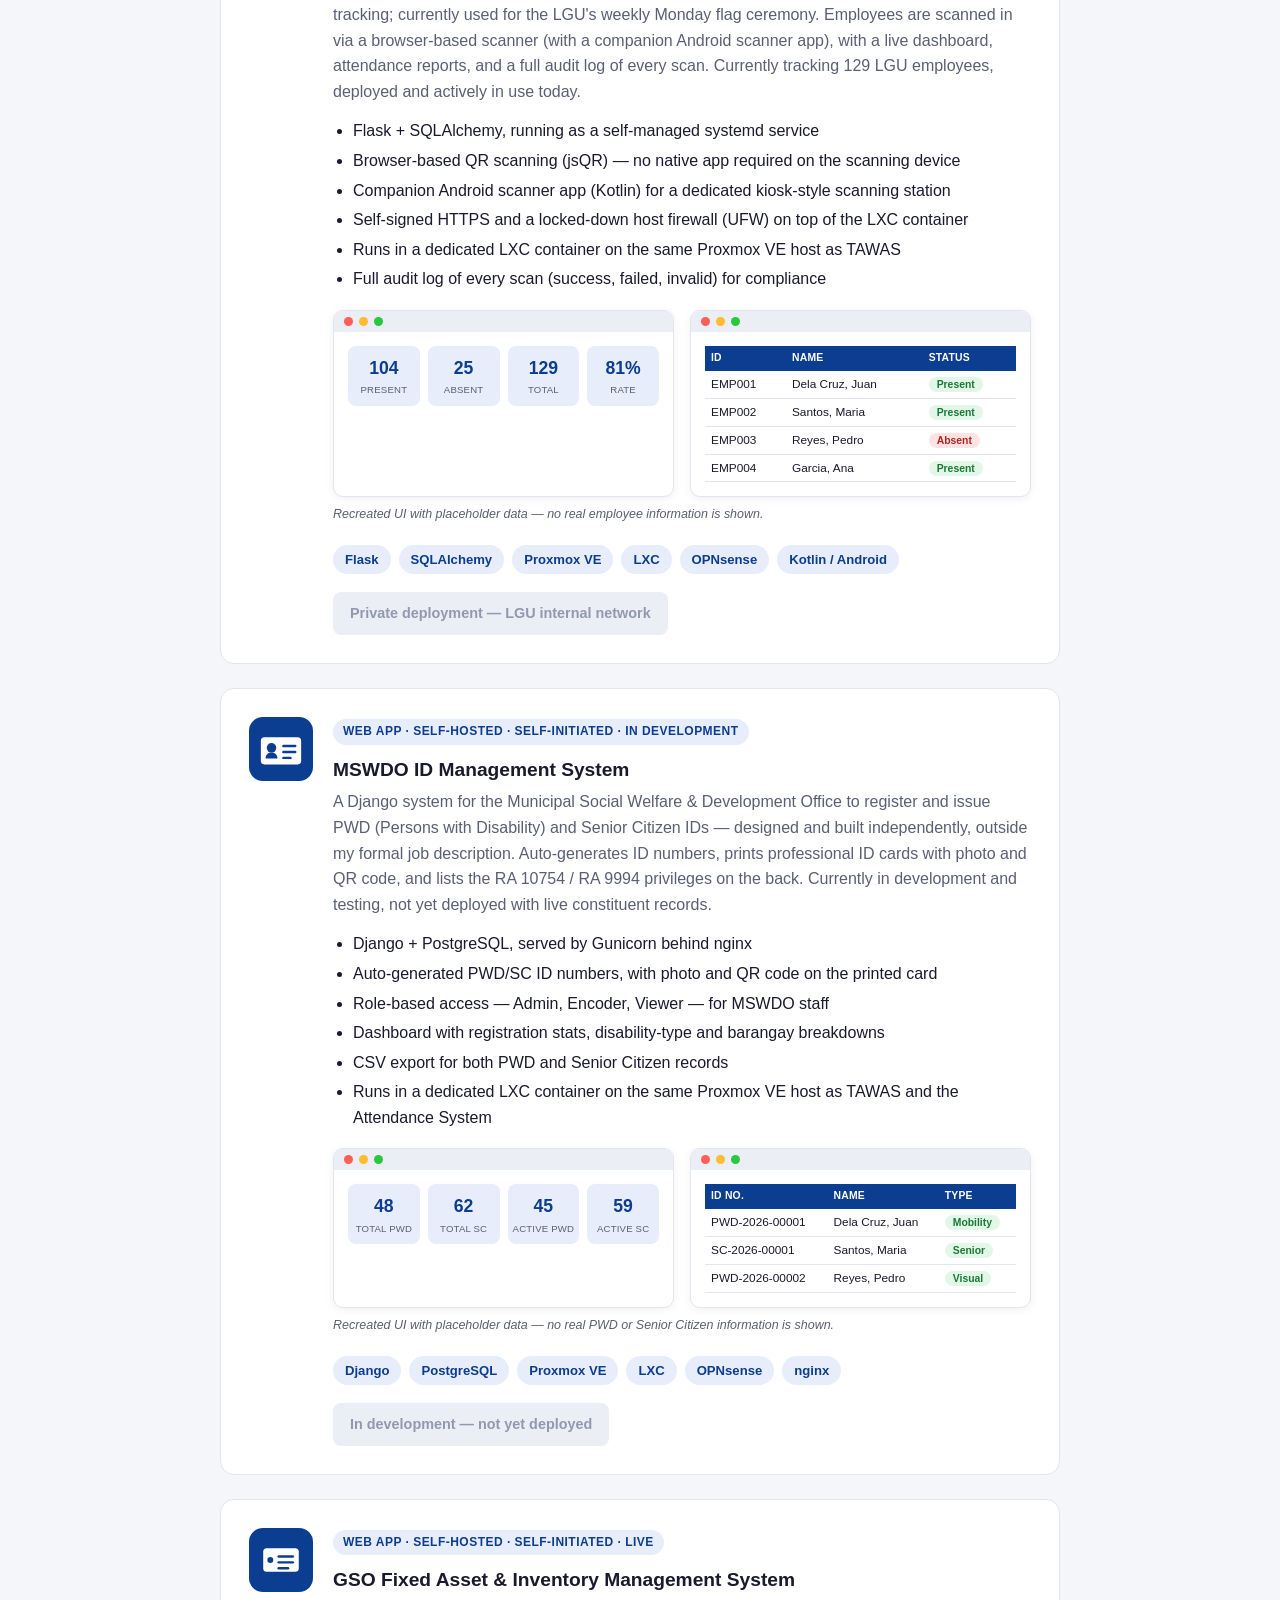
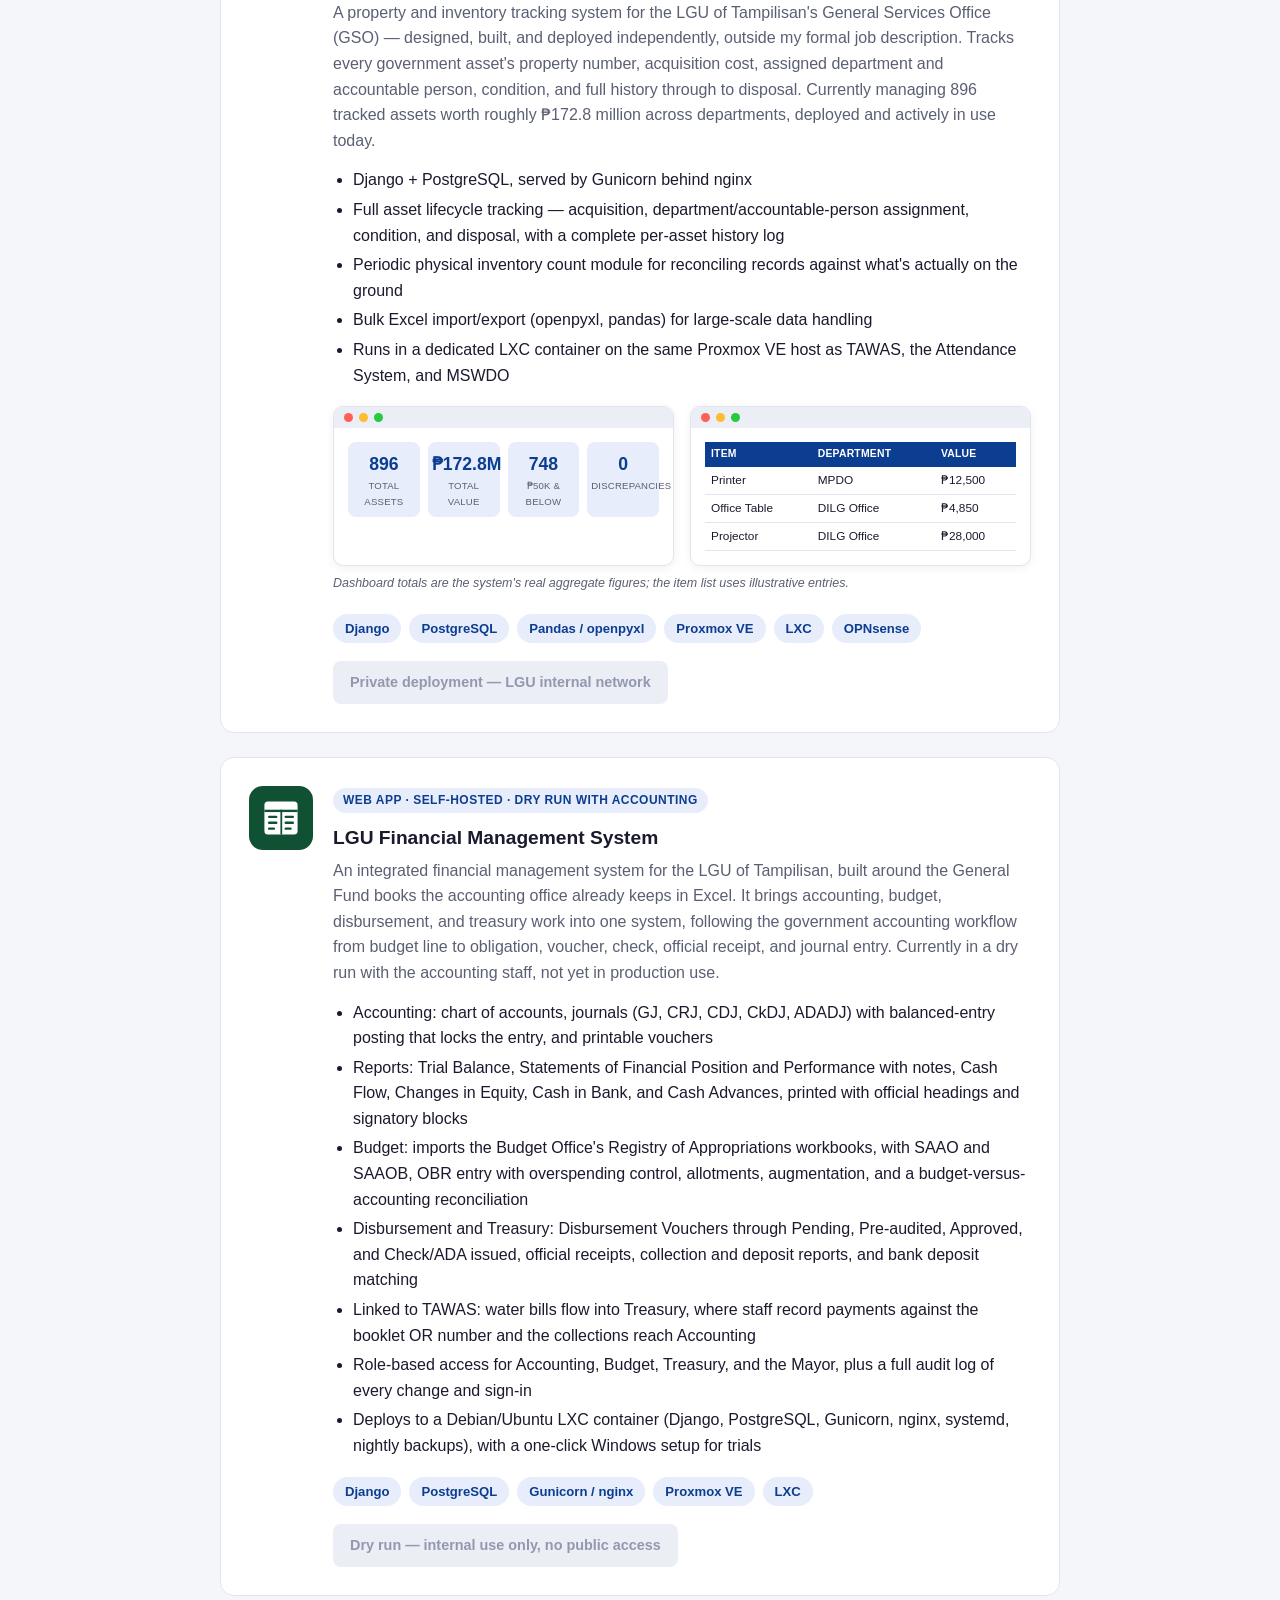
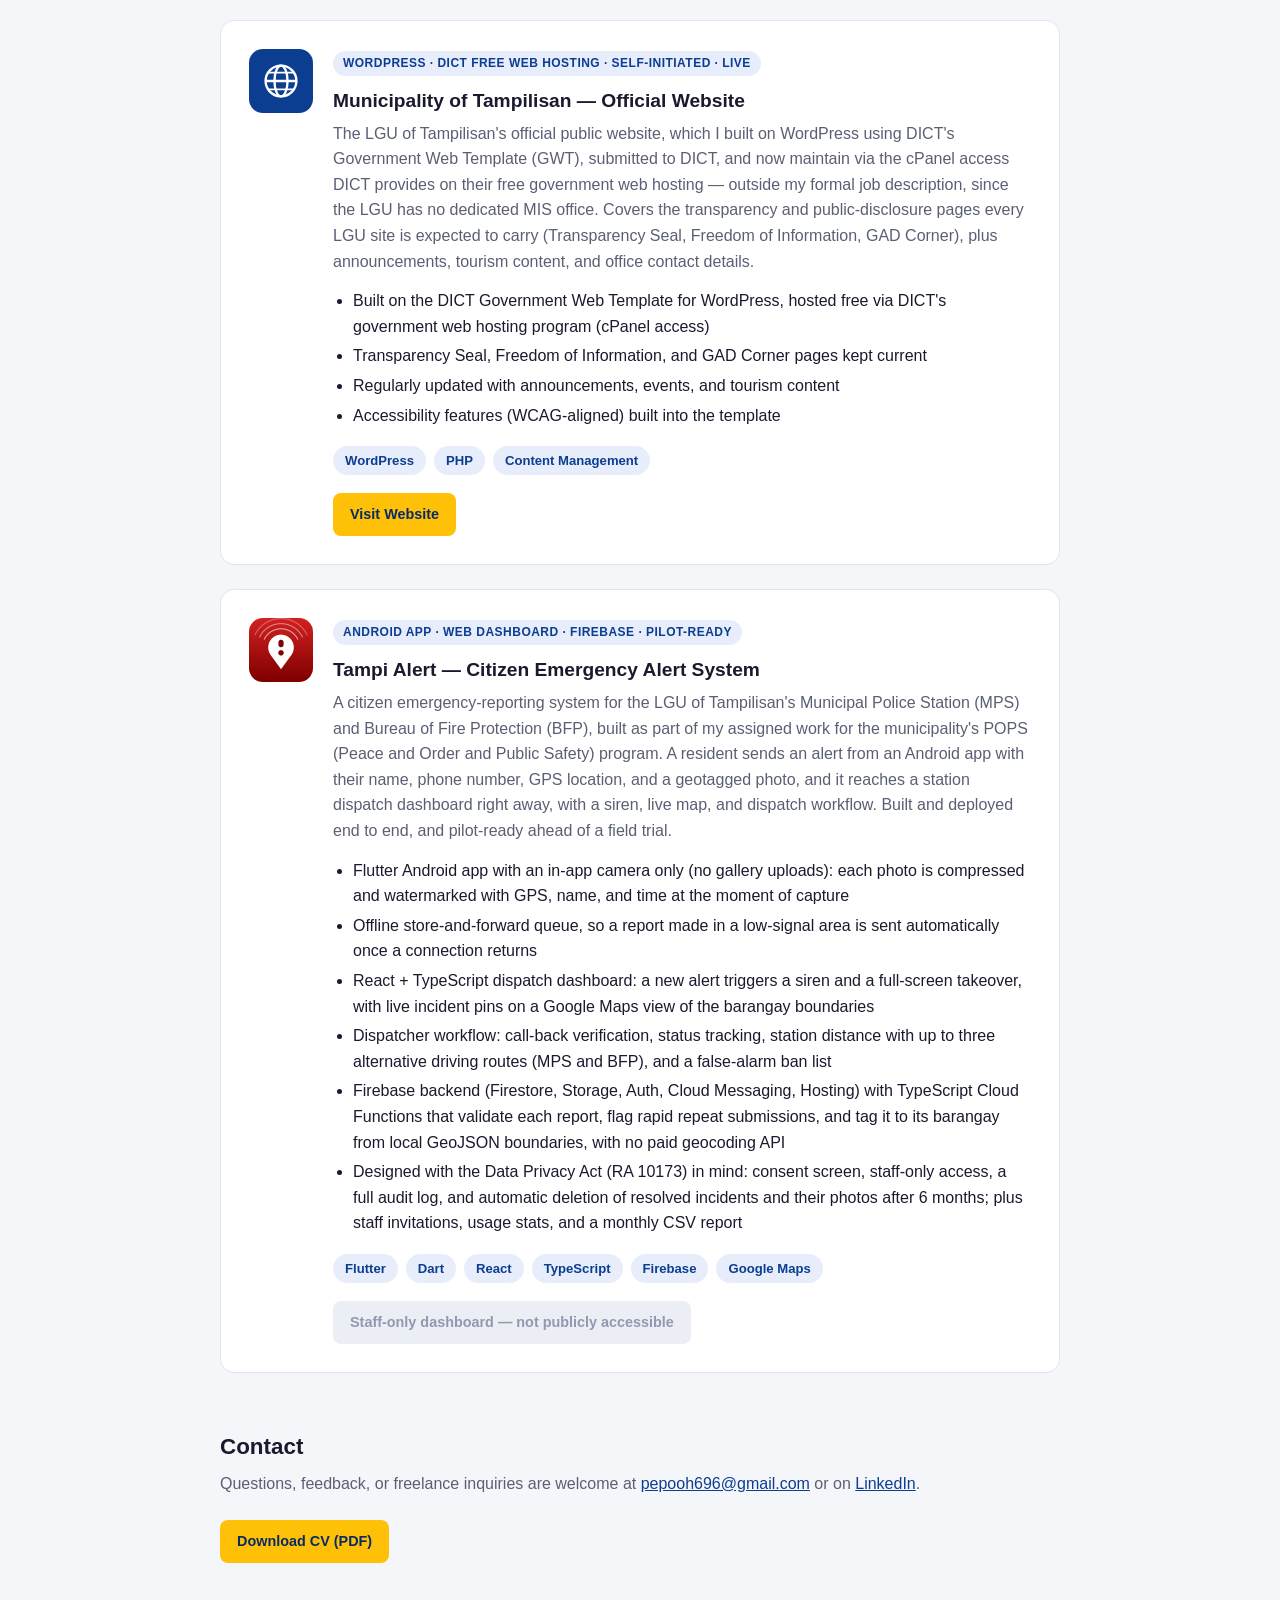
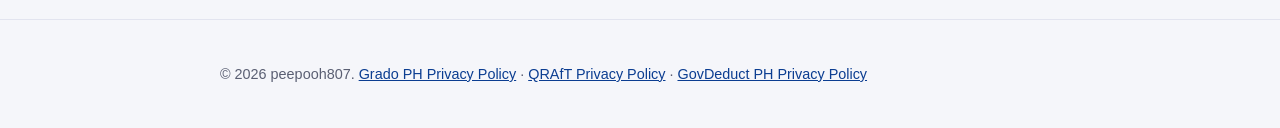
==== commit ed584d40: "Add LPT suffix to name on site and CV Co-Authored-By: Claude Opus 5.5 <noreply@anthropic.com>" ====
--- a/index.html
+++ b/index.html
@@ -14,7 +14,7 @@
   <div class="wrap">
     <img class="avatar" src="assets/icon.png" alt="Grado PH icon">
     <div>
-      <h1>Johnritz Albelda</h1>
+      <h1>Johnritz V. Albelda, LPT</h1>
       <p class="handle">peepooh807</p>
       <p class="tagline">Software developer — offline-first apps, and self-hosted infrastructure for local government and education.</p>
     </div>
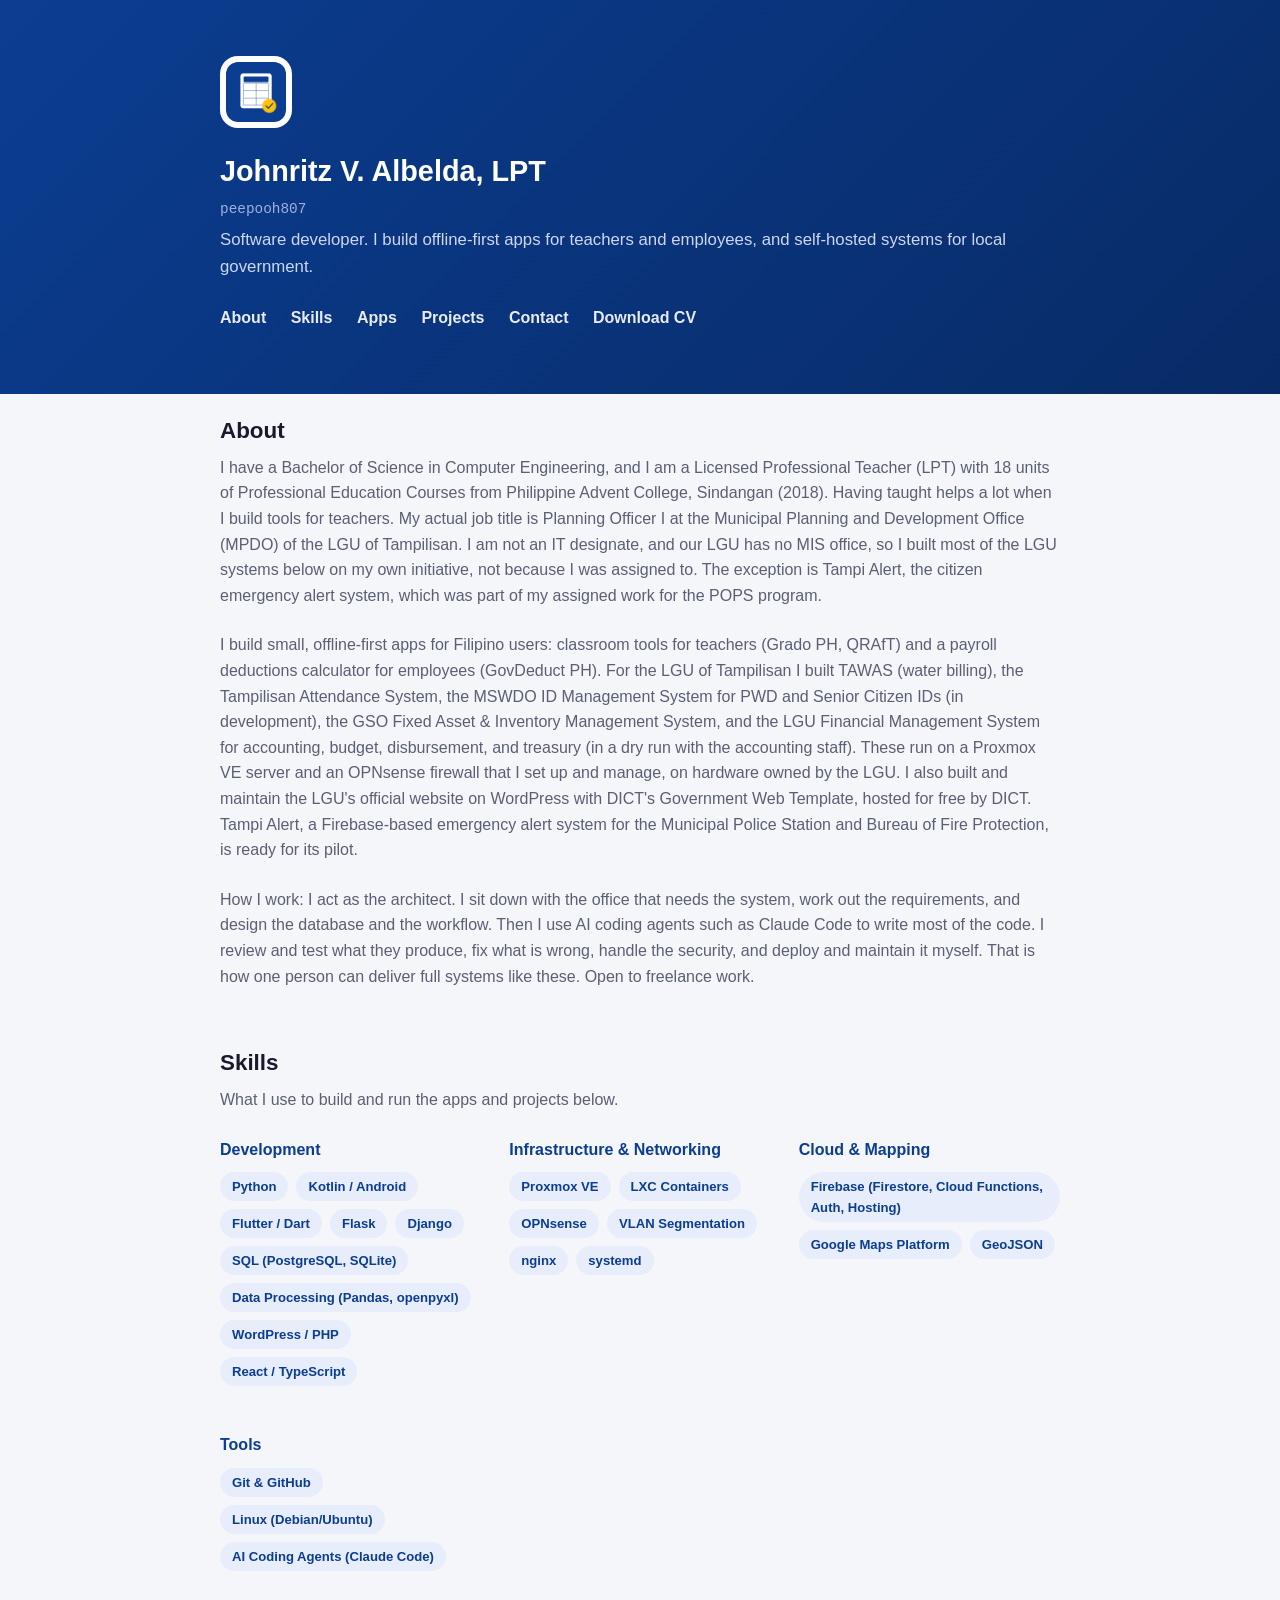
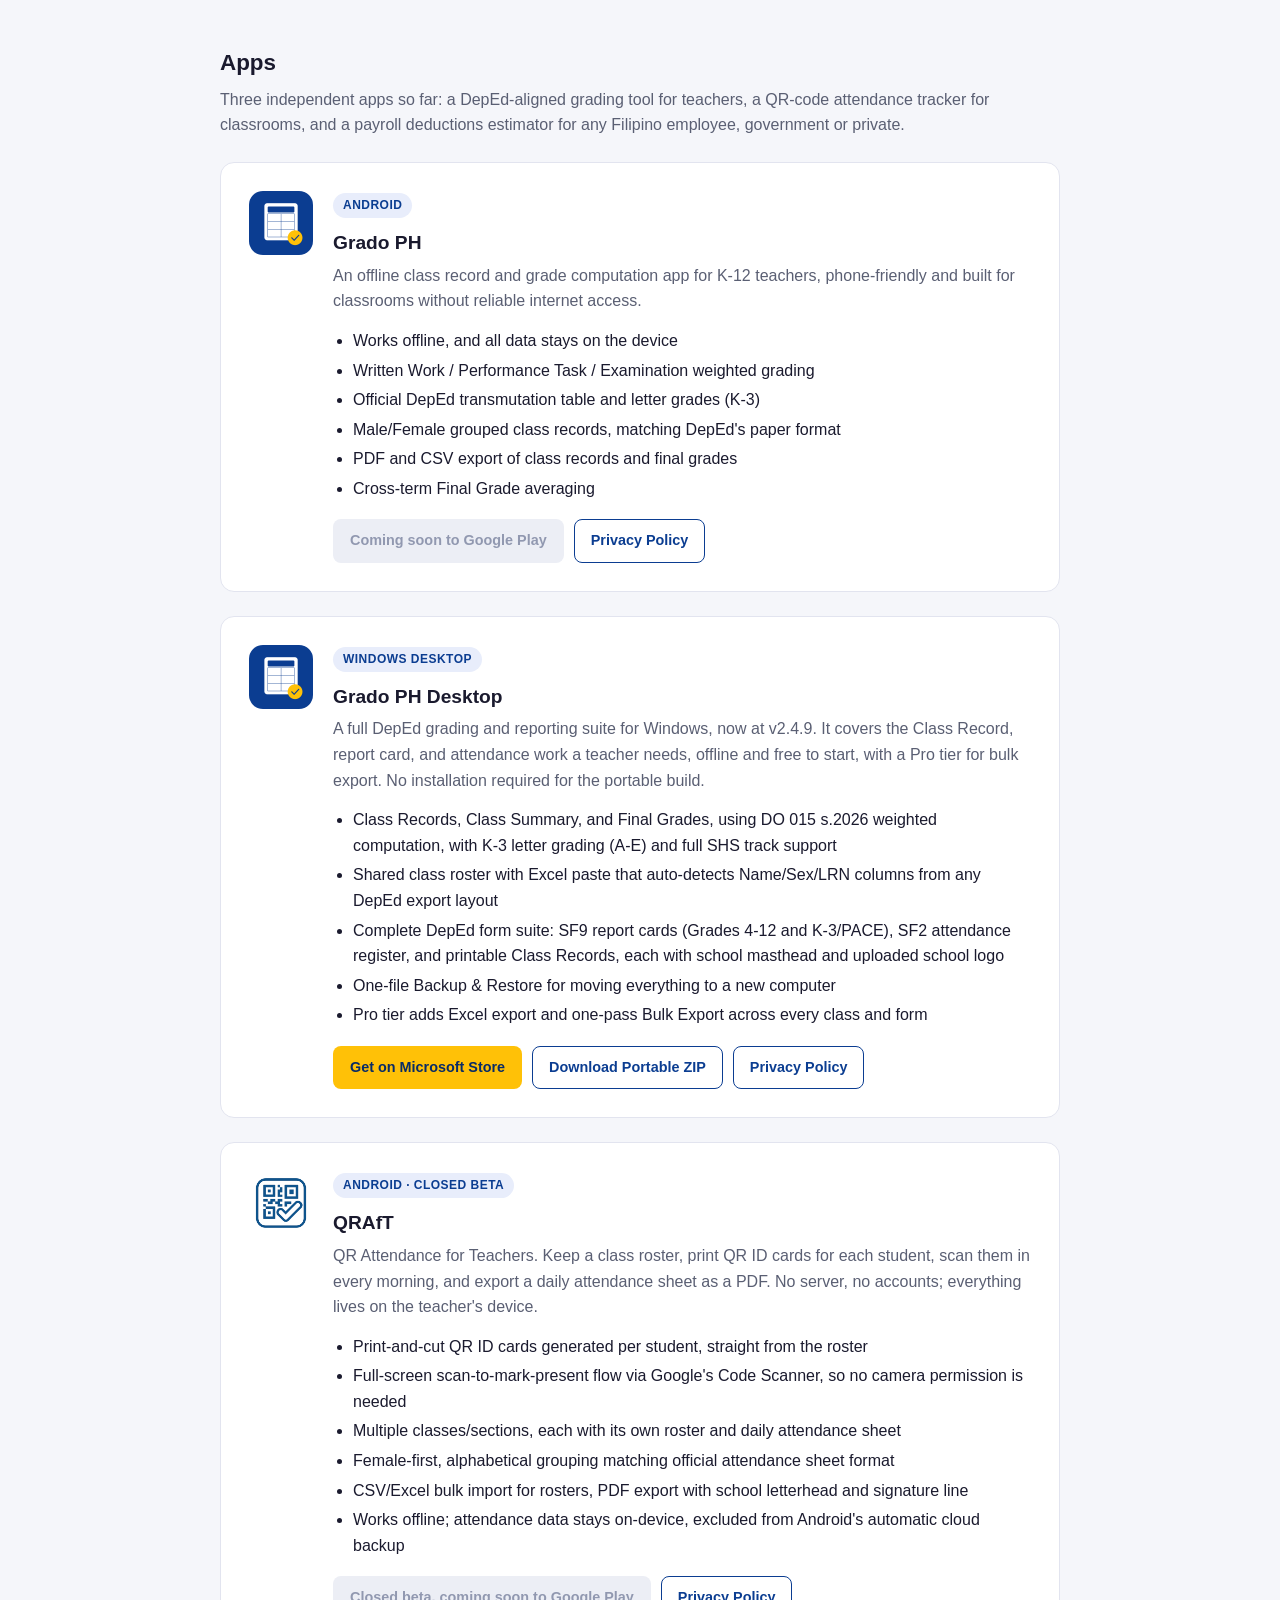
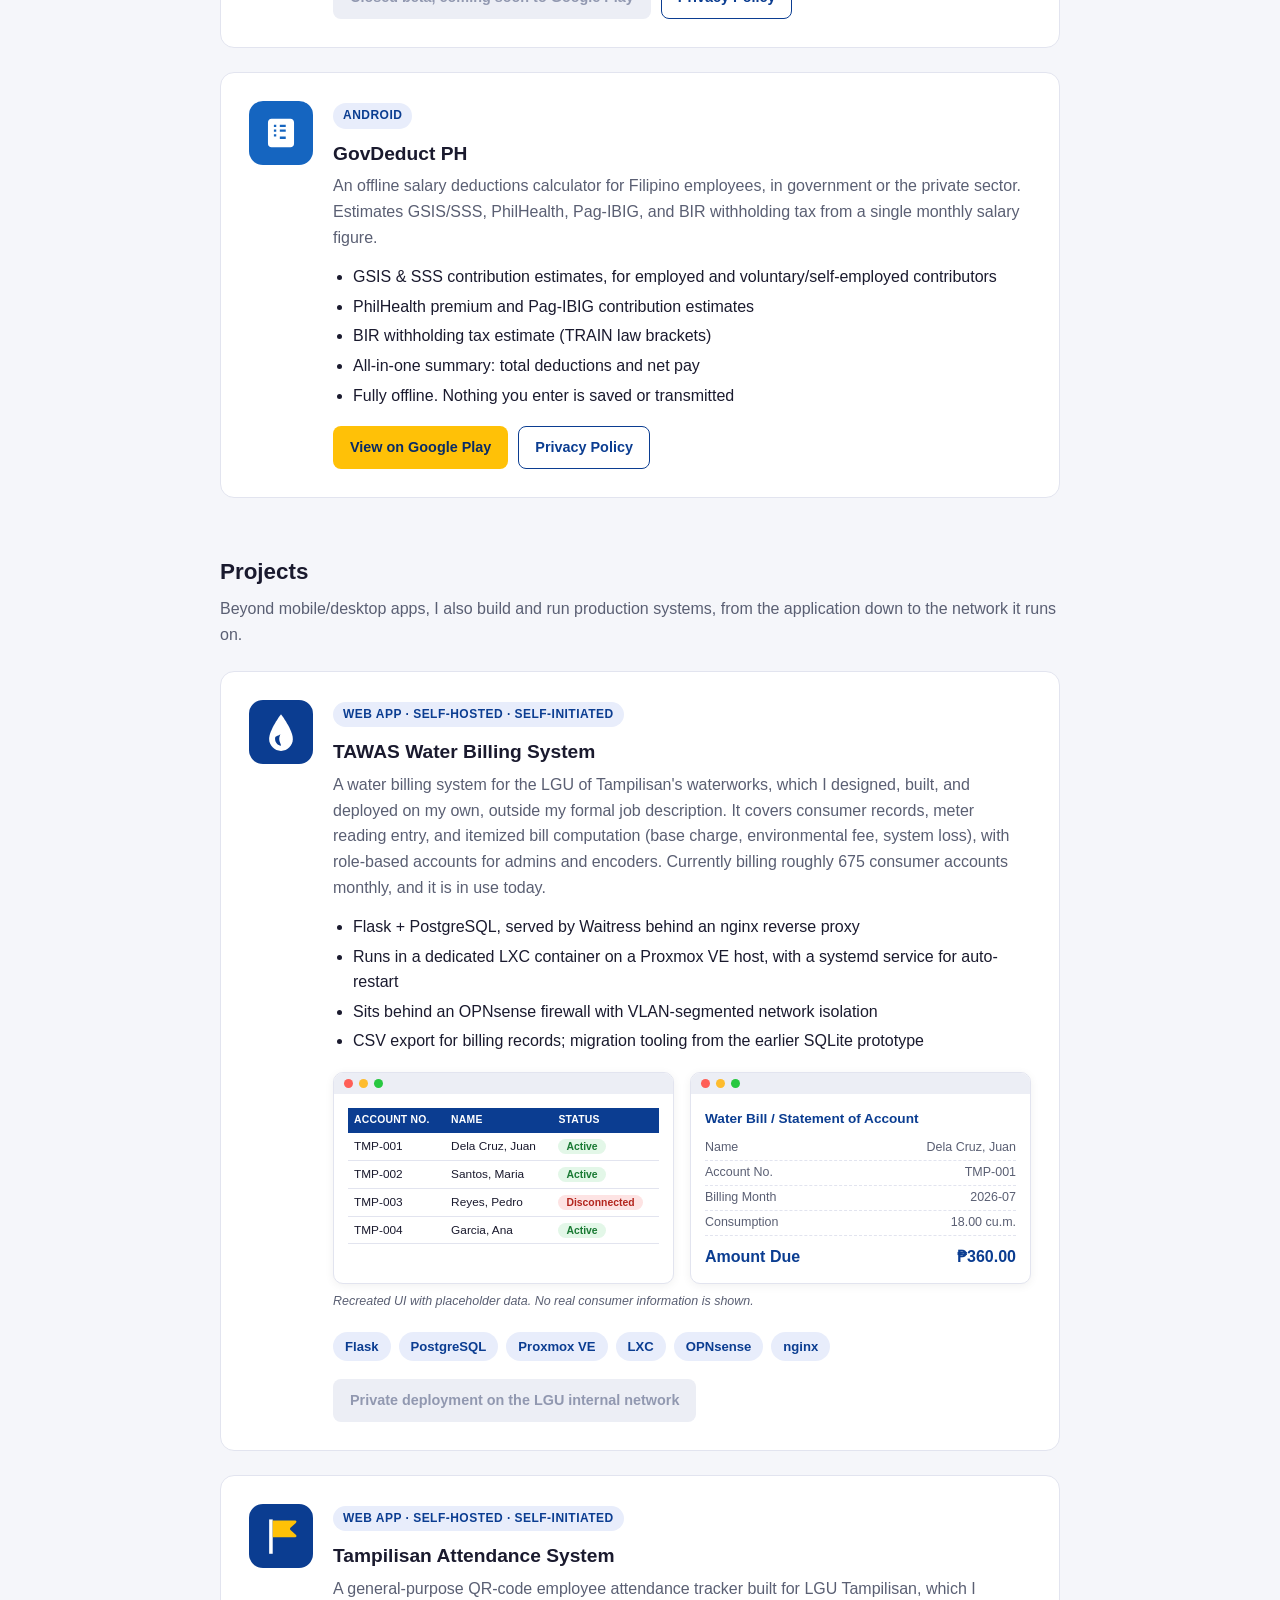
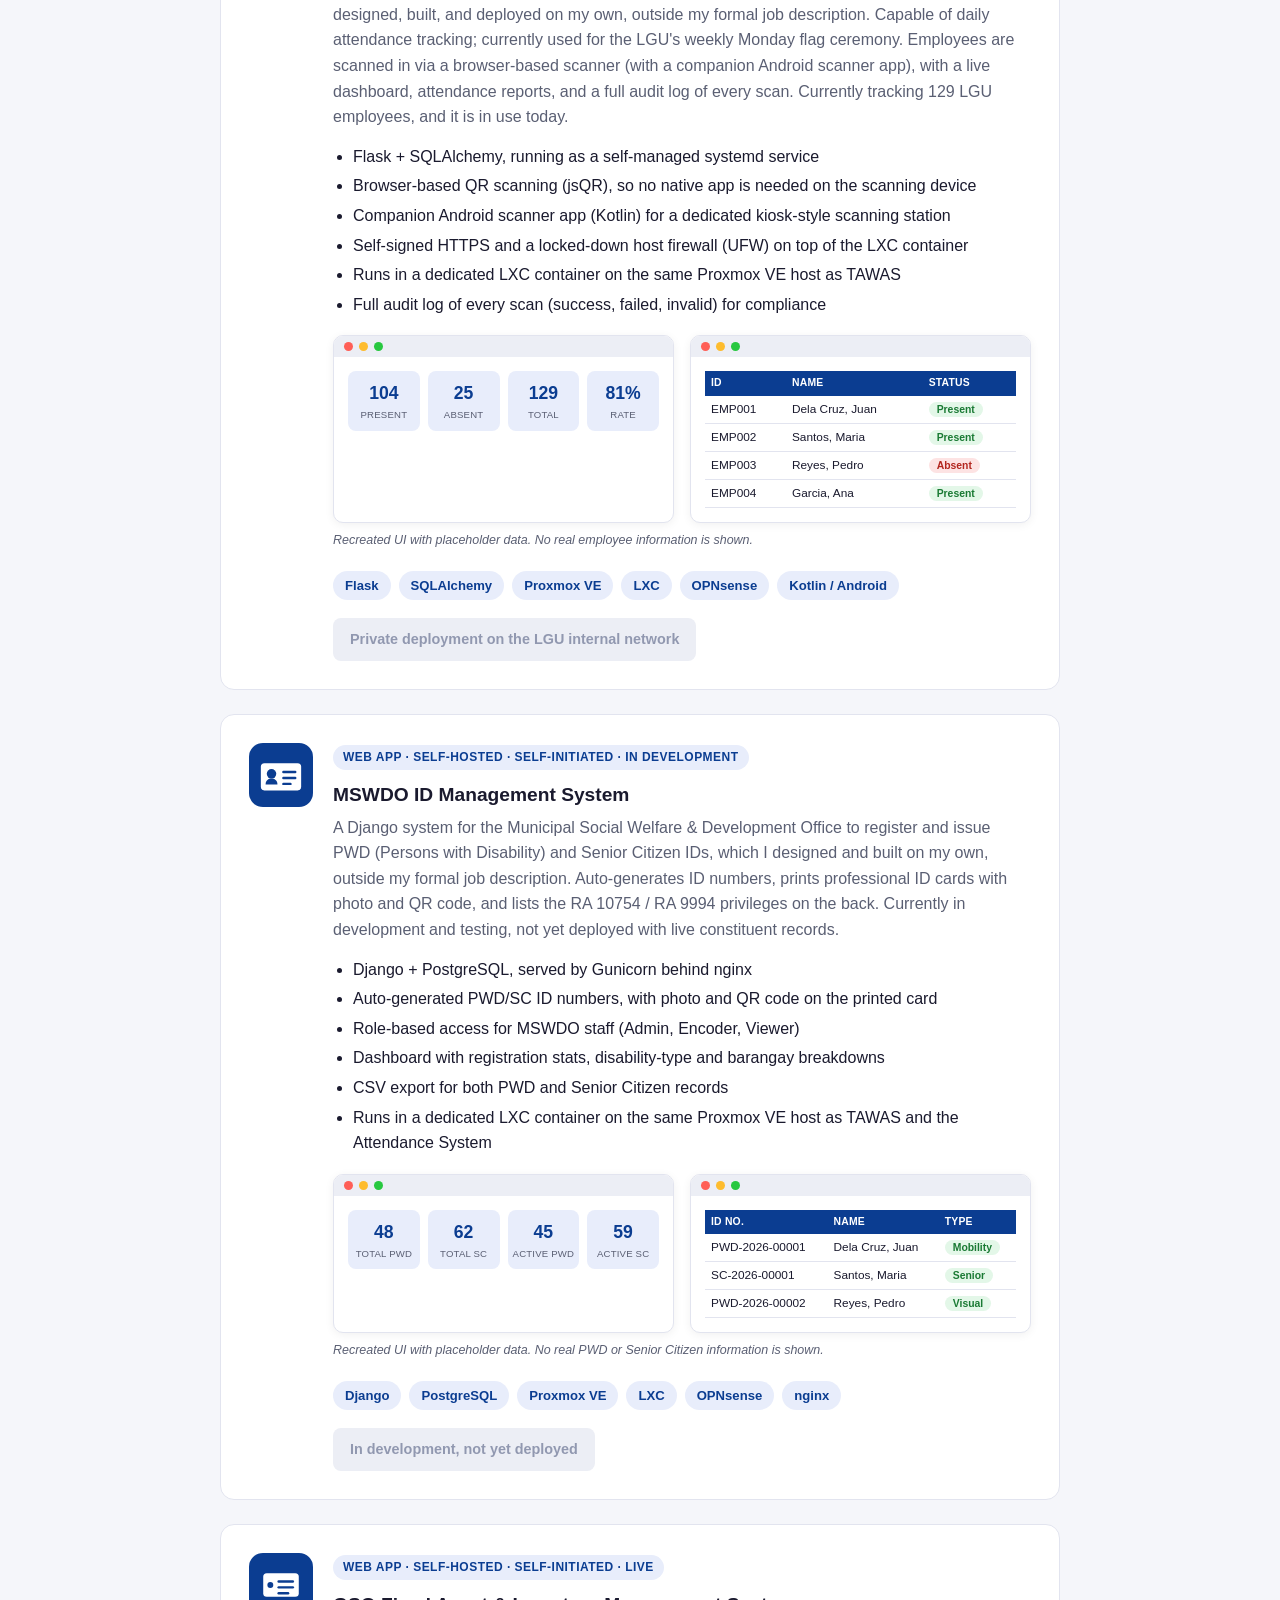
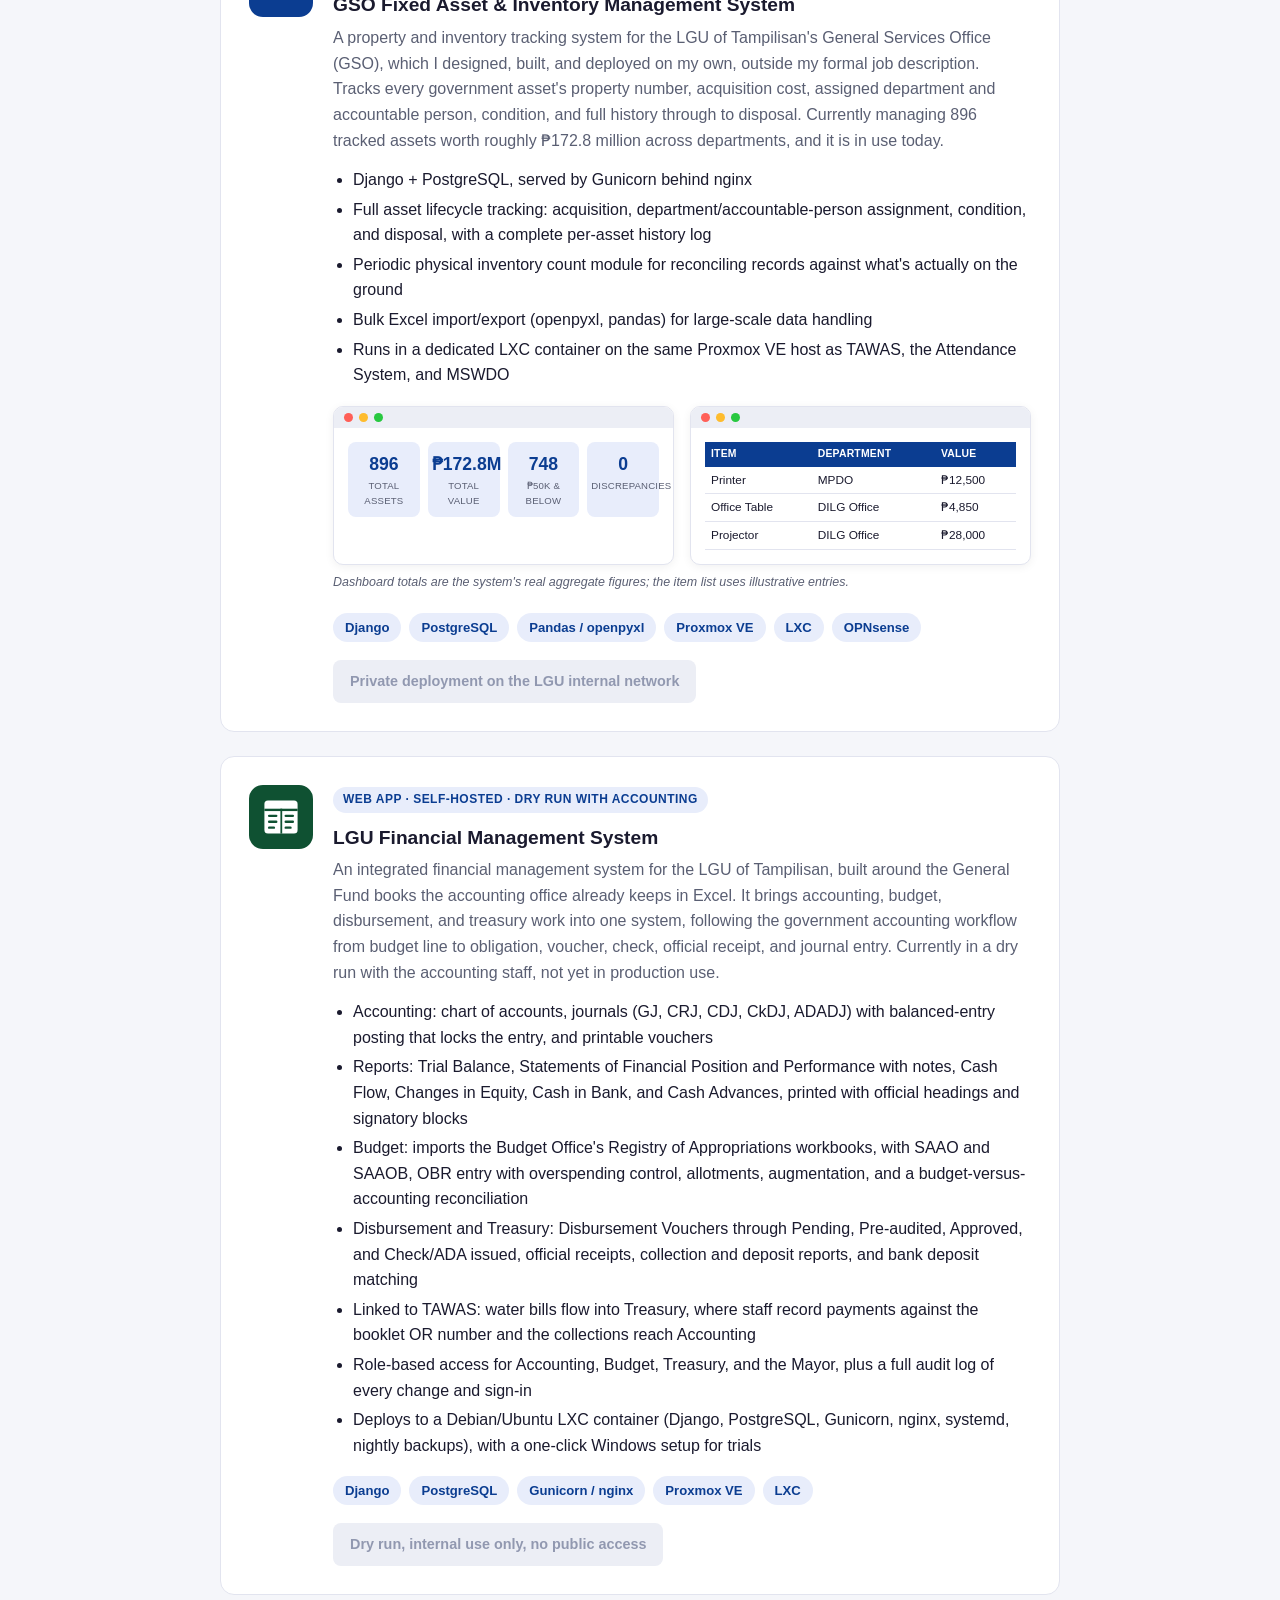
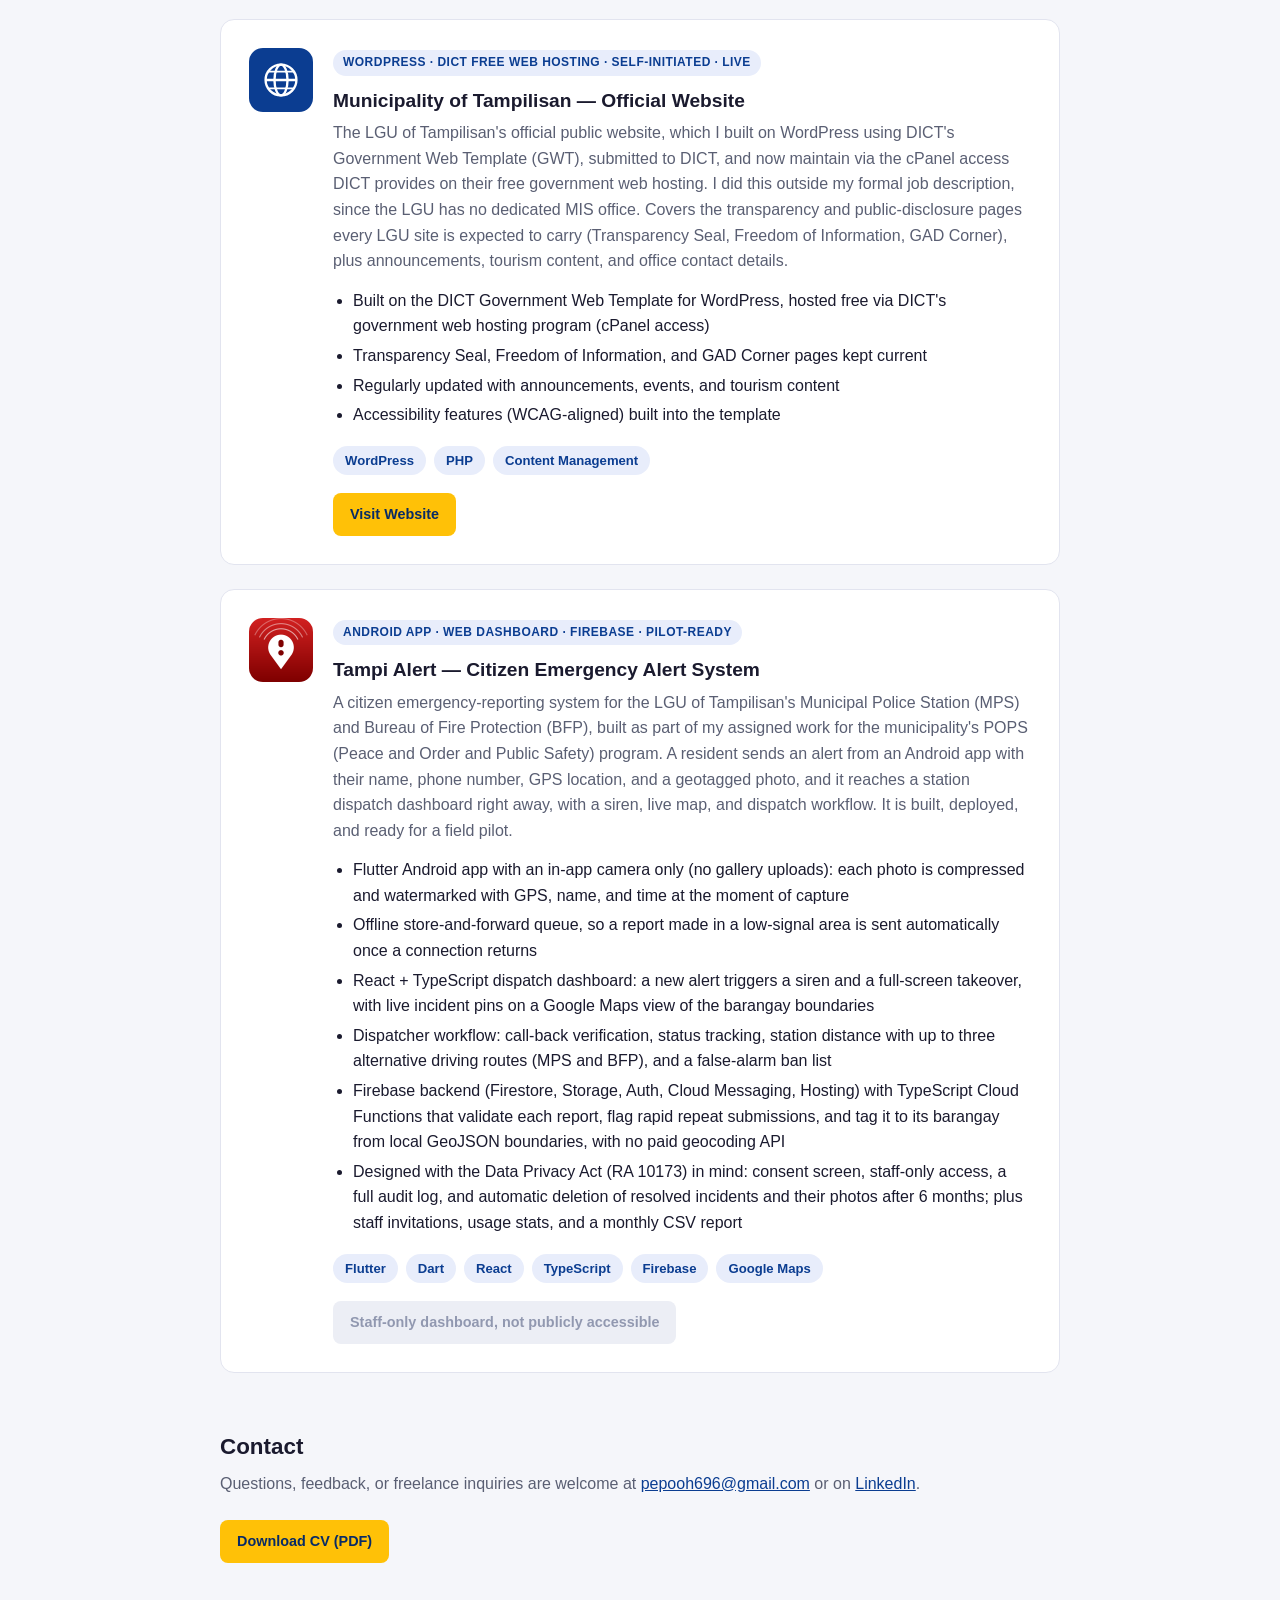
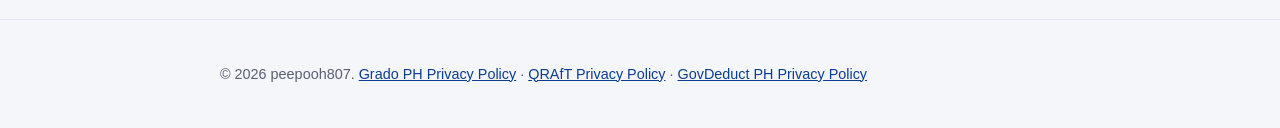
==== commit 6eb9660b: "Describe AI-driven architect workflow; rewrite site copy in plainer language Co-Authored-By: Claude " ====
--- a/index.html
+++ b/index.html
@@ -4,7 +4,7 @@
 <meta charset="UTF-8">
 <meta name="viewport" content="width=device-width, initial-scale=1.0">
 <title>peepooh807 — Apps &amp; Projects</title>
-<meta name="description" content="Software developer building offline-first apps (Grado PH, GovDeduct PH) and deploying production systems — Flask/PostgreSQL web apps on Proxmox VE/LXC, behind OPNsense firewalls.">
+<meta name="description" content="Software developer building offline-first apps (Grado PH, GovDeduct PH) and deploying production systems: Flask/PostgreSQL web apps on Proxmox VE/LXC, behind OPNsense firewalls.">
 <link rel="icon" href="assets/icon.png">
 <link rel="stylesheet" href="style.css">
 </head>
@@ -16,7 +16,7 @@
     <div>
       <h1>Johnritz V. Albelda, LPT</h1>
       <p class="handle">peepooh807</p>
-      <p class="tagline">Software developer — offline-first apps, and self-hosted infrastructure for local government and education.</p>
+      <p class="tagline">Software developer. I build offline-first apps for teachers and employees, and self-hosted systems for local government.</p>
     </div>
   </div>
   <div class="wrap">
@@ -26,7 +26,7 @@
       <a href="#apps">Apps</a>
       <a href="#projects">Projects</a>
       <a href="#contact">Contact</a>
-      <a href="assets/Johnritz_Albelda_CV.pdf" target="_blank" rel="noopener">Download CV</a>
+      <a href="assets/Johnritz_Albelda_CV.pdf?v=20261127" target="_blank" rel="noopener">Download CV</a>
     </nav>
   </div>
 </header>
@@ -35,8 +35,9 @@
 
   <section id="about">
     <h2>About</h2>
-    <p class="section-lead">I hold a Bachelor of Science in Computer Engineering and am a Licensed Professional Teacher (LPT), with 18 units of Professional Education Courses from Philippine Advent College, Sindangan (2018). That is why I build tools for teachers with a real understanding of the classroom. By formal title, though, I'm a Planning Officer I under the Municipal Planning and Development Office (MPDO) of the LGU of Tampilisan — not an IT designate, and our LGU has no dedicated MIS office. So I built and maintain most of the LGU systems below on my own initiative, not by assignment. The exception is Tampi Alert, the citizen emergency alert system, which I built as part of my assigned work for the POPS program.</p>
-    <p class="section-lead">I build small, focused, offline-first apps for Filipino users, and I design and deploy the production systems behind them. My work spans classroom tools for teachers (Grado PH, QRAfT), everyday calculators for employees (GovDeduct PH), and self-hosted systems for the LGU of Tampilisan — TAWAS (water billing), the Tampilisan Attendance System (employee attendance tracking), the MSWDO ID Management System (PWD/Senior Citizen ID issuance, in development), the GSO Fixed Asset & Inventory Management System (government property tracking), and the LGU Financial Management System (accounting, budget, disbursement, and treasury, now in a dry run with the accounting staff). The self-hosted systems run on self-managed Proxmox VE/OPNsense infrastructure — on hardware owned by the LGU — entirely outside my formal job description. I also built and continue to maintain the LGU's official public website separately, on WordPress using DICT's Government Web Template, hosted through DICT's free government web hosting program. Separately, Tampi Alert is a Firebase-based emergency alert system for the Municipal Police Station and Bureau of Fire Protection, now pilot-ready. I also make deliberate use of AI-assisted development tools to move faster on code, documentation, and deployment scripting, without cutting corners on quality or security. Open to freelance work.</p>
+    <p class="section-lead">I have a Bachelor of Science in Computer Engineering, and I am a Licensed Professional Teacher (LPT) with 18 units of Professional Education Courses from Philippine Advent College, Sindangan (2018). Having taught helps a lot when I build tools for teachers. My actual job title is Planning Officer I at the Municipal Planning and Development Office (MPDO) of the LGU of Tampilisan. I am not an IT designate, and our LGU has no MIS office, so I built most of the LGU systems below on my own initiative, not because I was assigned to. The exception is Tampi Alert, the citizen emergency alert system, which was part of my assigned work for the POPS program.</p>
+    <p class="section-lead">I build small, offline-first apps for Filipino users: classroom tools for teachers (Grado PH, QRAfT) and a payroll deductions calculator for employees (GovDeduct PH). For the LGU of Tampilisan I built TAWAS (water billing), the Tampilisan Attendance System, the MSWDO ID Management System for PWD and Senior Citizen IDs (in development), the GSO Fixed Asset &amp; Inventory Management System, and the LGU Financial Management System for accounting, budget, disbursement, and treasury (in a dry run with the accounting staff). These run on a Proxmox VE server and an OPNsense firewall that I set up and manage, on hardware owned by the LGU. I also built and maintain the LGU's official website on WordPress with DICT's Government Web Template, hosted for free by DICT. Tampi Alert, a Firebase-based emergency alert system for the Municipal Police Station and Bureau of Fire Protection, is ready for its pilot.</p>
+    <p class="section-lead">How I work: I act as the architect. I sit down with the office that needs the system, work out the requirements, and design the database and the workflow. Then I use AI coding agents such as Claude Code to write most of the code. I review and test what they produce, fix what is wrong, handle the security, and deploy and maintain it myself. That is how one person can deliver full systems like these. Open to freelance work.</p>
   </section>
 
   <section id="skills">
@@ -81,7 +82,7 @@
         <ul class="tag-list">
           <li>Git &amp; GitHub</li>
           <li>Linux (Debian/Ubuntu)</li>
-          <li>AI-Assisted Development</li>
+          <li>AI Coding Agents (Claude Code)</li>
         </ul>
       </div>
     </div>
@@ -89,7 +90,7 @@
 
   <section id="apps">
     <h2>Apps</h2>
-    <p class="section-lead">Three independent apps so far — a DepEd-aligned grading tool for teachers, a QR-code attendance tracker for classrooms, and a payroll deductions estimator for any Filipino employee, government or private.</p>
+    <p class="section-lead">Three independent apps so far: a DepEd-aligned grading tool for teachers, a QR-code attendance tracker for classrooms, and a payroll deductions estimator for any Filipino employee, government or private.</p>
 
     <div class="app-card">
       <img class="icon" src="assets/icon.png" alt="Grado PH Android icon">
@@ -98,7 +99,7 @@
         <h3>Grado PH</h3>
         <p class="desc">An offline class record and grade computation app for K-12 teachers, phone-friendly and built for classrooms without reliable internet access.</p>
         <ul class="features">
-          <li>Offline-first — all data stays on the device</li>
+          <li>Works offline, and all data stays on the device</li>
           <li>Written Work / Performance Task / Examination weighted grading</li>
           <li>Official DepEd transmutation table and letter grades (K-3)</li>
           <li>Male/Female grouped class records, matching DepEd's paper format</li>
@@ -117,11 +118,11 @@
       <div class="body">
         <span class="platform">Windows Desktop</span>
         <h3>Grado PH Desktop</h3>
-        <p class="desc">A full DepEd grading and reporting suite for Windows, now at v2.4.9 — the complete Class Record, report card, and attendance workflow a teacher needs, offline and free to start, with a Pro tier for bulk export. No installation required for the portable build.</p>
-        <ul class="features">
-          <li>Class Records, Class Summary, and Final Grades — DO 015 s.2026 weighted computation, with K-3 letter grading (A-E) and full SHS track support</li>
-          <li>Shared class roster with smart Excel paste — auto-detects Name/Sex/LRN columns from any DepEd export layout</li>
-          <li>Complete DepEd form suite: SF9 report cards (Grades 4-12 and K-3/PACE), SF2 attendance register, and printable Class Records — each with school masthead and uploaded school logo</li>
+        <p class="desc">A full DepEd grading and reporting suite for Windows, now at v2.4.9. It covers the Class Record, report card, and attendance work a teacher needs, offline and free to start, with a Pro tier for bulk export. No installation required for the portable build.</p>
+        <ul class="features">
+          <li>Class Records, Class Summary, and Final Grades, using DO 015 s.2026 weighted computation, with K-3 letter grading (A-E) and full SHS track support</li>
+          <li>Shared class roster with Excel paste that auto-detects Name/Sex/LRN columns from any DepEd export layout</li>
+          <li>Complete DepEd form suite: SF9 report cards (Grades 4-12 and K-3/PACE), SF2 attendance register, and printable Class Records, each with school masthead and uploaded school logo</li>
           <li>One-file Backup &amp; Restore for moving everything to a new computer</li>
           <li>Pro tier adds Excel export and one-pass Bulk Export across every class and form</li>
         </ul>
@@ -138,17 +139,17 @@
       <div class="body">
         <span class="platform">Android &middot; Closed Beta</span>
         <h3>QRAfT</h3>
-        <p class="desc">QR Attendance for Teachers — keep a class roster, print QR ID cards for each student, scan them in every morning, and export a daily attendance sheet as a PDF. No server, no accounts; everything lives on the teacher's device.</p>
+        <p class="desc">QR Attendance for Teachers. Keep a class roster, print QR ID cards for each student, scan them in every morning, and export a daily attendance sheet as a PDF. No server, no accounts; everything lives on the teacher's device.</p>
         <ul class="features">
           <li>Print-and-cut QR ID cards generated per student, straight from the roster</li>
-          <li>Full-screen scan-to-mark-present flow via Google's Code Scanner — no camera permission needed</li>
+          <li>Full-screen scan-to-mark-present flow via Google's Code Scanner, so no camera permission is needed</li>
           <li>Multiple classes/sections, each with its own roster and daily attendance sheet</li>
           <li>Female-first, alphabetical grouping matching official attendance sheet format</li>
           <li>CSV/Excel bulk import for rosters, PDF export with school letterhead and signature line</li>
-          <li>Offline-first — attendance data stays on-device, excluded from Android's automatic cloud backup</li>
-        </ul>
-        <div class="btn-row">
-          <span class="btn btn-disabled">Closed beta — coming soon to Google Play</span>
+          <li>Works offline; attendance data stays on-device, excluded from Android's automatic cloud backup</li>
+        </ul>
+        <div class="btn-row">
+          <span class="btn btn-disabled">Closed beta, coming soon to Google Play</span>
           <a class="btn btn-secondary" href="privacy-qraft.html">Privacy Policy</a>
         </div>
       </div>
@@ -159,13 +160,13 @@
       <div class="body">
         <span class="platform">Android</span>
         <h3>GovDeduct PH</h3>
-        <p class="desc">An offline salary deductions calculator for Filipino employees — government and private sector alike. Estimates GSIS/SSS, PhilHealth, Pag-IBIG, and BIR withholding tax from a single monthly salary figure.</p>
+        <p class="desc">An offline salary deductions calculator for Filipino employees, in government or the private sector. Estimates GSIS/SSS, PhilHealth, Pag-IBIG, and BIR withholding tax from a single monthly salary figure.</p>
         <ul class="features">
           <li>GSIS &amp; SSS contribution estimates, for employed and voluntary/self-employed contributors</li>
           <li>PhilHealth premium and Pag-IBIG contribution estimates</li>
           <li>BIR withholding tax estimate (TRAIN law brackets)</li>
           <li>All-in-one summary: total deductions and net pay</li>
-          <li>Fully offline — nothing you enter is saved or transmitted</li>
+          <li>Fully offline. Nothing you enter is saved or transmitted</li>
         </ul>
         <div class="btn-row">
           <a class="btn btn-primary" href="https://play.google.com/store/apps/details?id=com.pepo.govcalcph" target="_blank" rel="noopener">View on Google Play</a>
@@ -177,14 +178,14 @@
 
   <section id="projects">
     <h2>Projects</h2>
-    <p class="section-lead">Beyond mobile/desktop apps, I design and run production systems end-to-end — from the application down to the network they sit on.</p>
+    <p class="section-lead">Beyond mobile/desktop apps, I also build and run production systems, from the application down to the network it runs on.</p>
 
     <div class="app-card">
       <img class="icon" src="assets/tawas-icon.svg" alt="TAWAS Water Billing System icon">
       <div class="body">
         <span class="platform">Web App &middot; Self-Hosted &middot; Self-Initiated</span>
         <h3>TAWAS Water Billing System</h3>
-        <p class="desc">Designed, built, and deployed independently for the LGU of Tampilisan's water district — outside my formal job description, with no dedicated IT department to hand it off to. Full ownership end-to-end: consumer records, meter reading entry, and itemized bill computation (base charge, environmental fee, system loss), with role-based accounts for admins and encoders. Currently billing roughly 675 consumer accounts monthly, deployed and actively in use today.</p>
+        <p class="desc">A water billing system for the LGU of Tampilisan's waterworks, which I designed, built, and deployed on my own, outside my formal job description. It covers consumer records, meter reading entry, and itemized bill computation (base charge, environmental fee, system loss), with role-based accounts for admins and encoders. Currently billing roughly 675 consumer accounts monthly, and it is in use today.</p>
         <ul class="features">
           <li>Flask + PostgreSQL, served by Waitress behind an nginx reverse proxy</li>
           <li>Runs in a dedicated LXC container on a Proxmox VE host, with a systemd service for auto-restart</li>
@@ -230,7 +231,7 @@
             </div>
           </div>
         </div>
-        <p class="mockup-caption">Recreated UI with placeholder data — no real consumer information is shown.</p>
+        <p class="mockup-caption">Recreated UI with placeholder data. No real consumer information is shown.</p>
 
         <ul class="tag-list">
           <li>Flask</li>
@@ -241,7 +242,7 @@
           <li>nginx</li>
         </ul>
         <div class="btn-row">
-          <span class="btn btn-disabled">Private deployment — LGU internal network</span>
+          <span class="btn btn-disabled">Private deployment on the LGU internal network</span>
         </div>
       </div>
     </div>
@@ -251,10 +252,10 @@
       <div class="body">
         <span class="platform">Web App &middot; Self-Hosted &middot; Self-Initiated</span>
         <h3>Tampilisan Attendance System</h3>
-        <p class="desc">A general-purpose QR-code employee attendance tracker built for LGU Tampilisan — designed, built, and deployed independently, outside my formal job description. Capable of daily attendance tracking; currently used for the LGU's weekly Monday flag ceremony. Employees are scanned in via a browser-based scanner (with a companion Android scanner app), with a live dashboard, attendance reports, and a full audit log of every scan. Currently tracking 129 LGU employees, deployed and actively in use today.</p>
+        <p class="desc">A general-purpose QR-code employee attendance tracker built for LGU Tampilisan, which I designed, built, and deployed on my own, outside my formal job description. Capable of daily attendance tracking; currently used for the LGU's weekly Monday flag ceremony. Employees are scanned in via a browser-based scanner (with a companion Android scanner app), with a live dashboard, attendance reports, and a full audit log of every scan. Currently tracking 129 LGU employees, and it is in use today.</p>
         <ul class="features">
           <li>Flask + SQLAlchemy, running as a self-managed systemd service</li>
-          <li>Browser-based QR scanning (jsQR) — no native app required on the scanning device</li>
+          <li>Browser-based QR scanning (jsQR), so no native app is needed on the scanning device</li>
           <li>Companion Android scanner app (Kotlin) for a dedicated kiosk-style scanning station</li>
           <li>Self-signed HTTPS and a locked-down host firewall (UFW) on top of the LXC container</li>
           <li>Runs in a dedicated LXC container on the same Proxmox VE host as TAWAS</li>
@@ -299,7 +300,7 @@
             </div>
           </div>
         </div>
-        <p class="mockup-caption">Recreated UI with placeholder data — no real employee information is shown.</p>
+        <p class="mockup-caption">Recreated UI with placeholder data. No real employee information is shown.</p>
 
         <ul class="tag-list">
           <li>Flask</li>
@@ -310,7 +311,7 @@
           <li>Kotlin / Android</li>
         </ul>
         <div class="btn-row">
-          <span class="btn btn-disabled">Private deployment — LGU internal network</span>
+          <span class="btn btn-disabled">Private deployment on the LGU internal network</span>
         </div>
       </div>
     </div>
@@ -320,11 +321,11 @@
       <div class="body">
         <span class="platform">Web App &middot; Self-Hosted &middot; Self-Initiated &middot; In Development</span>
         <h3>MSWDO ID Management System</h3>
-        <p class="desc">A Django system for the Municipal Social Welfare &amp; Development Office to register and issue PWD (Persons with Disability) and Senior Citizen IDs — designed and built independently, outside my formal job description. Auto-generates ID numbers, prints professional ID cards with photo and QR code, and lists the RA 10754 / RA 9994 privileges on the back. Currently in development and testing, not yet deployed with live constituent records.</p>
+        <p class="desc">A Django system for the Municipal Social Welfare &amp; Development Office to register and issue PWD (Persons with Disability) and Senior Citizen IDs, which I designed and built on my own, outside my formal job description. Auto-generates ID numbers, prints professional ID cards with photo and QR code, and lists the RA 10754 / RA 9994 privileges on the back. Currently in development and testing, not yet deployed with live constituent records.</p>
         <ul class="features">
           <li>Django + PostgreSQL, served by Gunicorn behind nginx</li>
           <li>Auto-generated PWD/SC ID numbers, with photo and QR code on the printed card</li>
-          <li>Role-based access — Admin, Encoder, Viewer — for MSWDO staff</li>
+          <li>Role-based access for MSWDO staff (Admin, Encoder, Viewer)</li>
           <li>Dashboard with registration stats, disability-type and barangay breakdowns</li>
           <li>CSV export for both PWD and Senior Citizen records</li>
           <li>Runs in a dedicated LXC container on the same Proxmox VE host as TAWAS and the Attendance System</li>
@@ -367,7 +368,7 @@
             </div>
           </div>
         </div>
-        <p class="mockup-caption">Recreated UI with placeholder data — no real PWD or Senior Citizen information is shown.</p>
+        <p class="mockup-caption">Recreated UI with placeholder data. No real PWD or Senior Citizen information is shown.</p>
 
         <ul class="tag-list">
           <li>Django</li>
@@ -378,7 +379,7 @@
           <li>nginx</li>
         </ul>
         <div class="btn-row">
-          <span class="btn btn-disabled">In development — not yet deployed</span>
+          <span class="btn btn-disabled">In development, not yet deployed</span>
         </div>
       </div>
     </div>
@@ -388,10 +389,10 @@
       <div class="body">
         <span class="platform">Web App &middot; Self-Hosted &middot; Self-Initiated &middot; Live</span>
         <h3>GSO Fixed Asset &amp; Inventory Management System</h3>
-        <p class="desc">A property and inventory tracking system for the LGU of Tampilisan's General Services Office (GSO) — designed, built, and deployed independently, outside my formal job description. Tracks every government asset's property number, acquisition cost, assigned department and accountable person, condition, and full history through to disposal. Currently managing 896 tracked assets worth roughly &#8369;172.8 million across departments, deployed and actively in use today.</p>
+        <p class="desc">A property and inventory tracking system for the LGU of Tampilisan's General Services Office (GSO), which I designed, built, and deployed on my own, outside my formal job description. Tracks every government asset's property number, acquisition cost, assigned department and accountable person, condition, and full history through to disposal. Currently managing 896 tracked assets worth roughly &#8369;172.8 million across departments, and it is in use today.</p>
         <ul class="features">
           <li>Django + PostgreSQL, served by Gunicorn behind nginx</li>
-          <li>Full asset lifecycle tracking — acquisition, department/accountable-person assignment, condition, and disposal, with a complete per-asset history log</li>
+          <li>Full asset lifecycle tracking: acquisition, department/accountable-person assignment, condition, and disposal, with a complete per-asset history log</li>
           <li>Periodic physical inventory count module for reconciling records against what's actually on the ground</li>
           <li>Bulk Excel import/export (openpyxl, pandas) for large-scale data handling</li>
           <li>Runs in a dedicated LXC container on the same Proxmox VE host as TAWAS, the Attendance System, and MSWDO</li>
@@ -445,7 +446,7 @@
           <li>OPNsense</li>
         </ul>
         <div class="btn-row">
-          <span class="btn btn-disabled">Private deployment — LGU internal network</span>
+          <span class="btn btn-disabled">Private deployment on the LGU internal network</span>
         </div>
       </div>
     </div>
@@ -473,7 +474,7 @@
           <li>LXC</li>
         </ul>
         <div class="btn-row">
-          <span class="btn btn-disabled">Dry run &mdash; internal use only, no public access</span>
+          <span class="btn btn-disabled">Dry run, internal use only, no public access</span>
         </div>
       </div>
     </div>
@@ -483,7 +484,7 @@
       <div class="body">
         <span class="platform">WordPress &middot; DICT Free Web Hosting &middot; Self-Initiated &middot; Live</span>
         <h3>Municipality of Tampilisan — Official Website</h3>
-        <p class="desc">The LGU of Tampilisan's official public website, which I built on WordPress using DICT's Government Web Template (GWT), submitted to DICT, and now maintain via the cPanel access DICT provides on their free government web hosting — outside my formal job description, since the LGU has no dedicated MIS office. Covers the transparency and public-disclosure pages every LGU site is expected to carry (Transparency Seal, Freedom of Information, GAD Corner), plus announcements, tourism content, and office contact details.</p>
+        <p class="desc">The LGU of Tampilisan's official public website, which I built on WordPress using DICT's Government Web Template (GWT), submitted to DICT, and now maintain via the cPanel access DICT provides on their free government web hosting. I did this outside my formal job description, since the LGU has no dedicated MIS office. Covers the transparency and public-disclosure pages every LGU site is expected to carry (Transparency Seal, Freedom of Information, GAD Corner), plus announcements, tourism content, and office contact details.</p>
         <ul class="features">
           <li>Built on the DICT Government Web Template for WordPress, hosted free via DICT's government web hosting program (cPanel access)</li>
           <li>Transparency Seal, Freedom of Information, and GAD Corner pages kept current</li>
@@ -506,7 +507,7 @@
       <div class="body">
         <span class="platform">Android App &middot; Web Dashboard &middot; Firebase &middot; Pilot-Ready</span>
         <h3>Tampi Alert — Citizen Emergency Alert System</h3>
-        <p class="desc">A citizen emergency-reporting system for the LGU of Tampilisan's Municipal Police Station (MPS) and Bureau of Fire Protection (BFP), built as part of my assigned work for the municipality's POPS (Peace and Order and Public Safety) program. A resident sends an alert from an Android app with their name, phone number, GPS location, and a geotagged photo, and it reaches a station dispatch dashboard right away, with a siren, live map, and dispatch workflow. Built and deployed end to end, and pilot-ready ahead of a field trial.</p>
+        <p class="desc">A citizen emergency-reporting system for the LGU of Tampilisan's Municipal Police Station (MPS) and Bureau of Fire Protection (BFP), built as part of my assigned work for the municipality's POPS (Peace and Order and Public Safety) program. A resident sends an alert from an Android app with their name, phone number, GPS location, and a geotagged photo, and it reaches a station dispatch dashboard right away, with a siren, live map, and dispatch workflow. It is built, deployed, and ready for a field pilot.</p>
         <ul class="features">
           <li>Flutter Android app with an in-app camera only (no gallery uploads): each photo is compressed and watermarked with GPS, name, and time at the moment of capture</li>
           <li>Offline store-and-forward queue, so a report made in a low-signal area is sent automatically once a connection returns</li>
@@ -524,7 +525,7 @@
           <li>Google Maps</li>
         </ul>
         <div class="btn-row">
-          <span class="btn btn-disabled">Staff-only dashboard — not publicly accessible</span>
+          <span class="btn btn-disabled">Staff-only dashboard, not publicly accessible</span>
         </div>
       </div>
     </div>
@@ -534,7 +535,7 @@
     <h2>Contact</h2>
     <p class="section-lead">Questions, feedback, or freelance inquiries are welcome at <a href="mailto:pepooh696@gmail.com">pepooh696@gmail.com</a> or on <a href="https://www.linkedin.com/in/johnritz-albelda-8b64b3118/" target="_blank" rel="noopener">LinkedIn</a>.</p>
     <div class="btn-row">
-      <a class="btn btn-primary" href="assets/Johnritz_Albelda_CV.pdf" target="_blank" rel="noopener">Download CV (PDF)</a>
+      <a class="btn btn-primary" href="assets/Johnritz_Albelda_CV.pdf?v=20261127" target="_blank" rel="noopener">Download CV (PDF)</a>
     </div>
   </section>
 
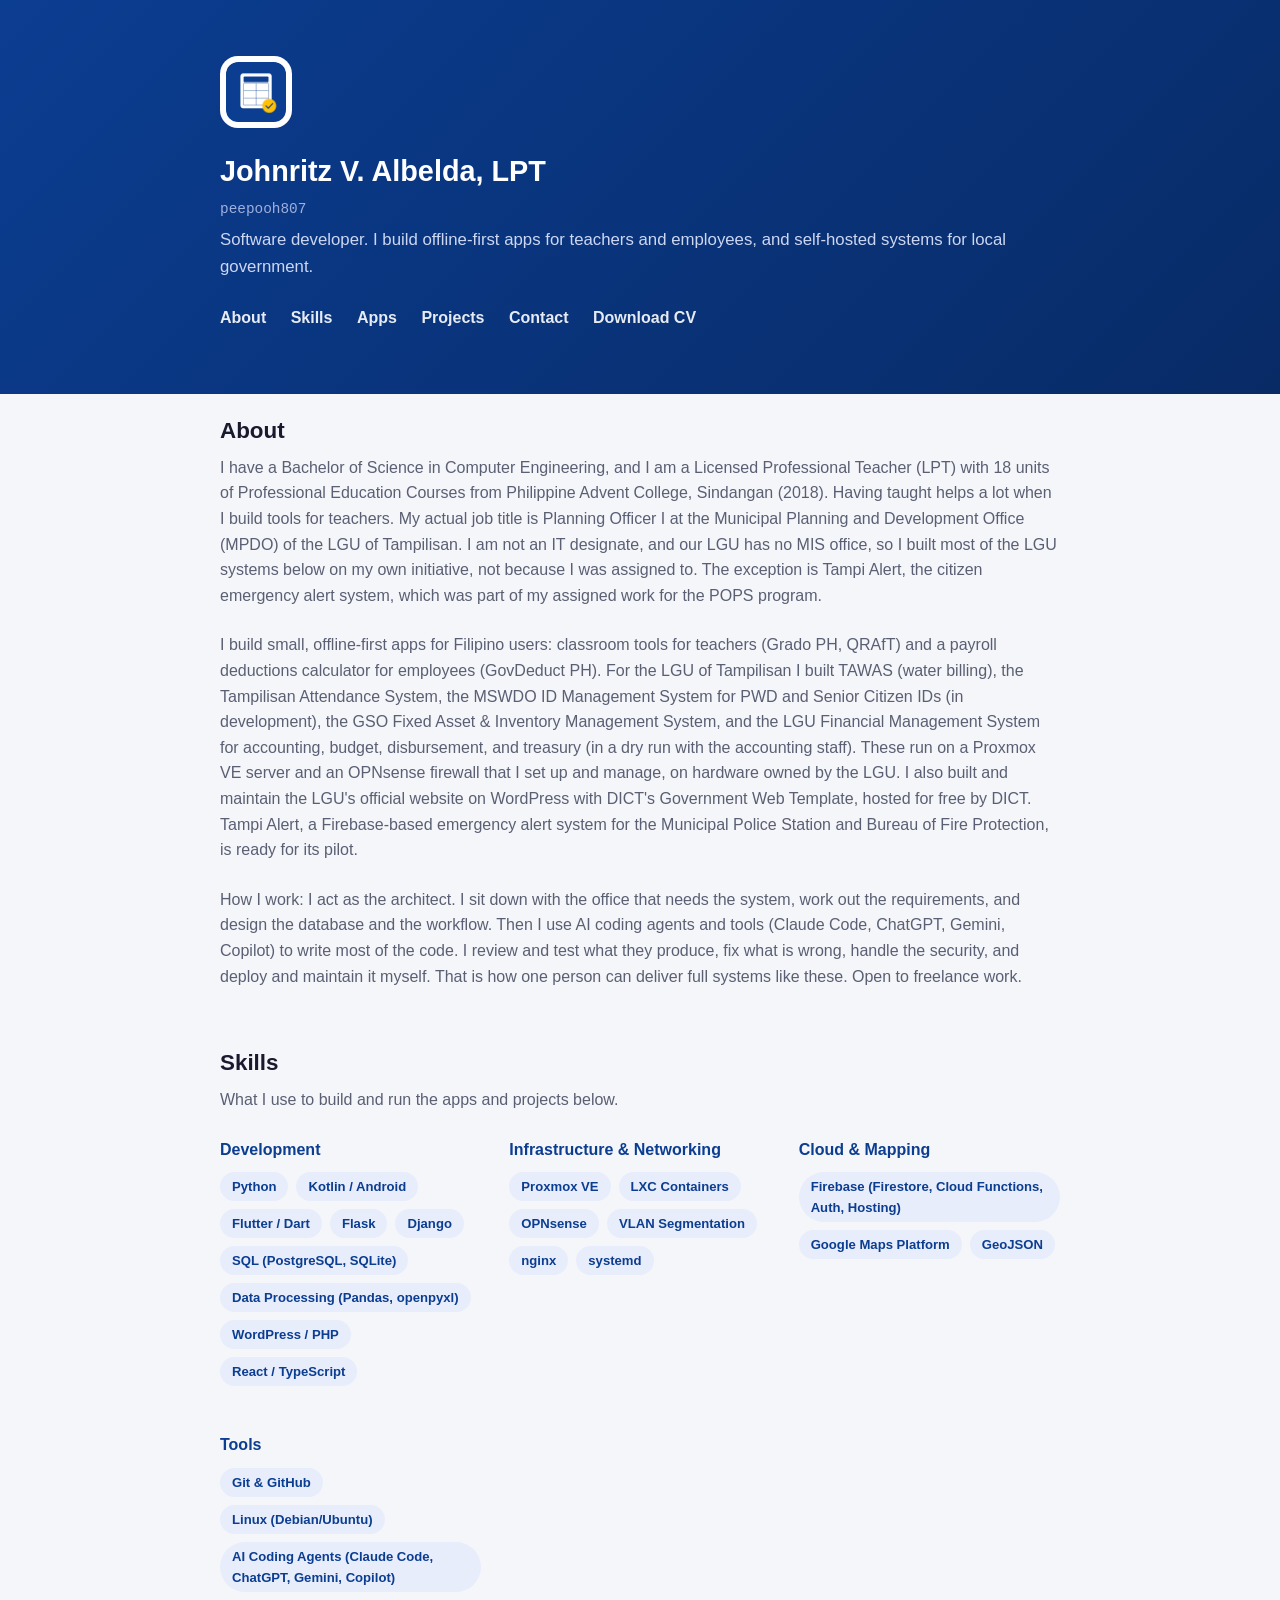
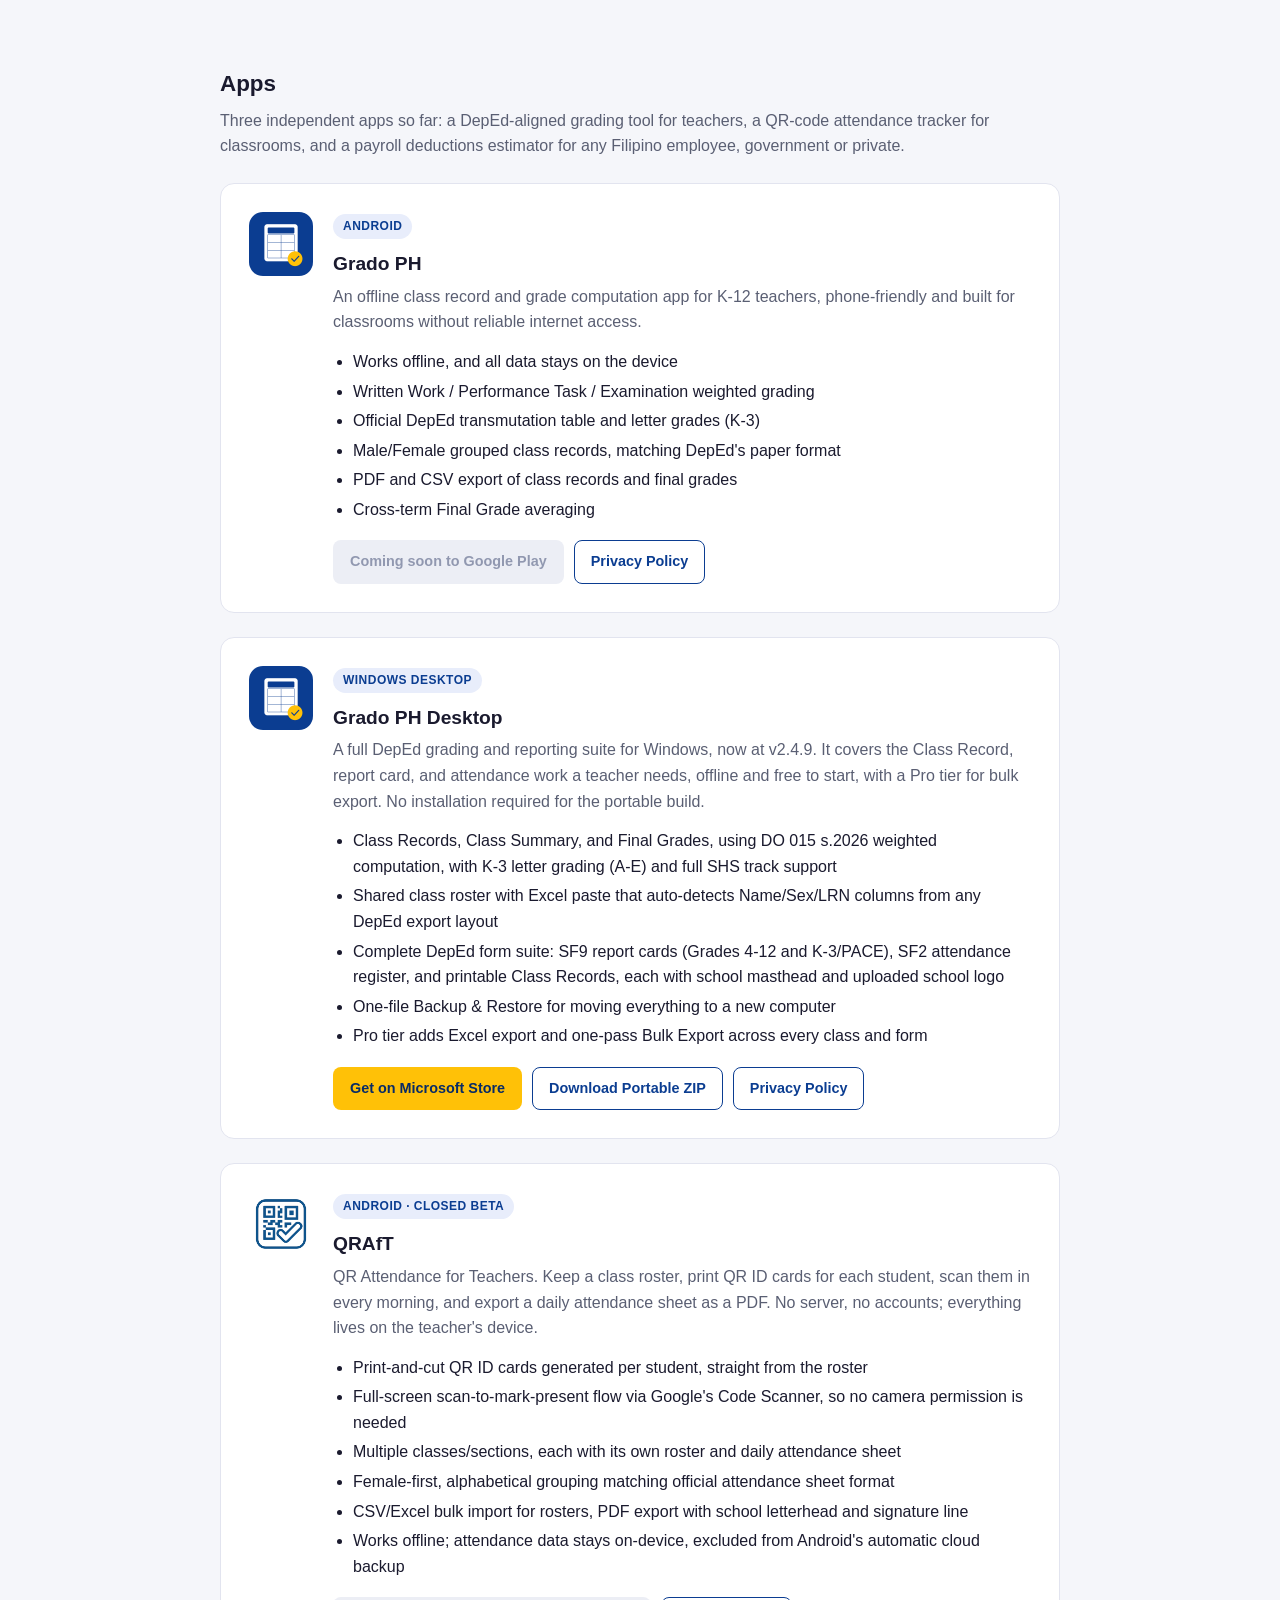
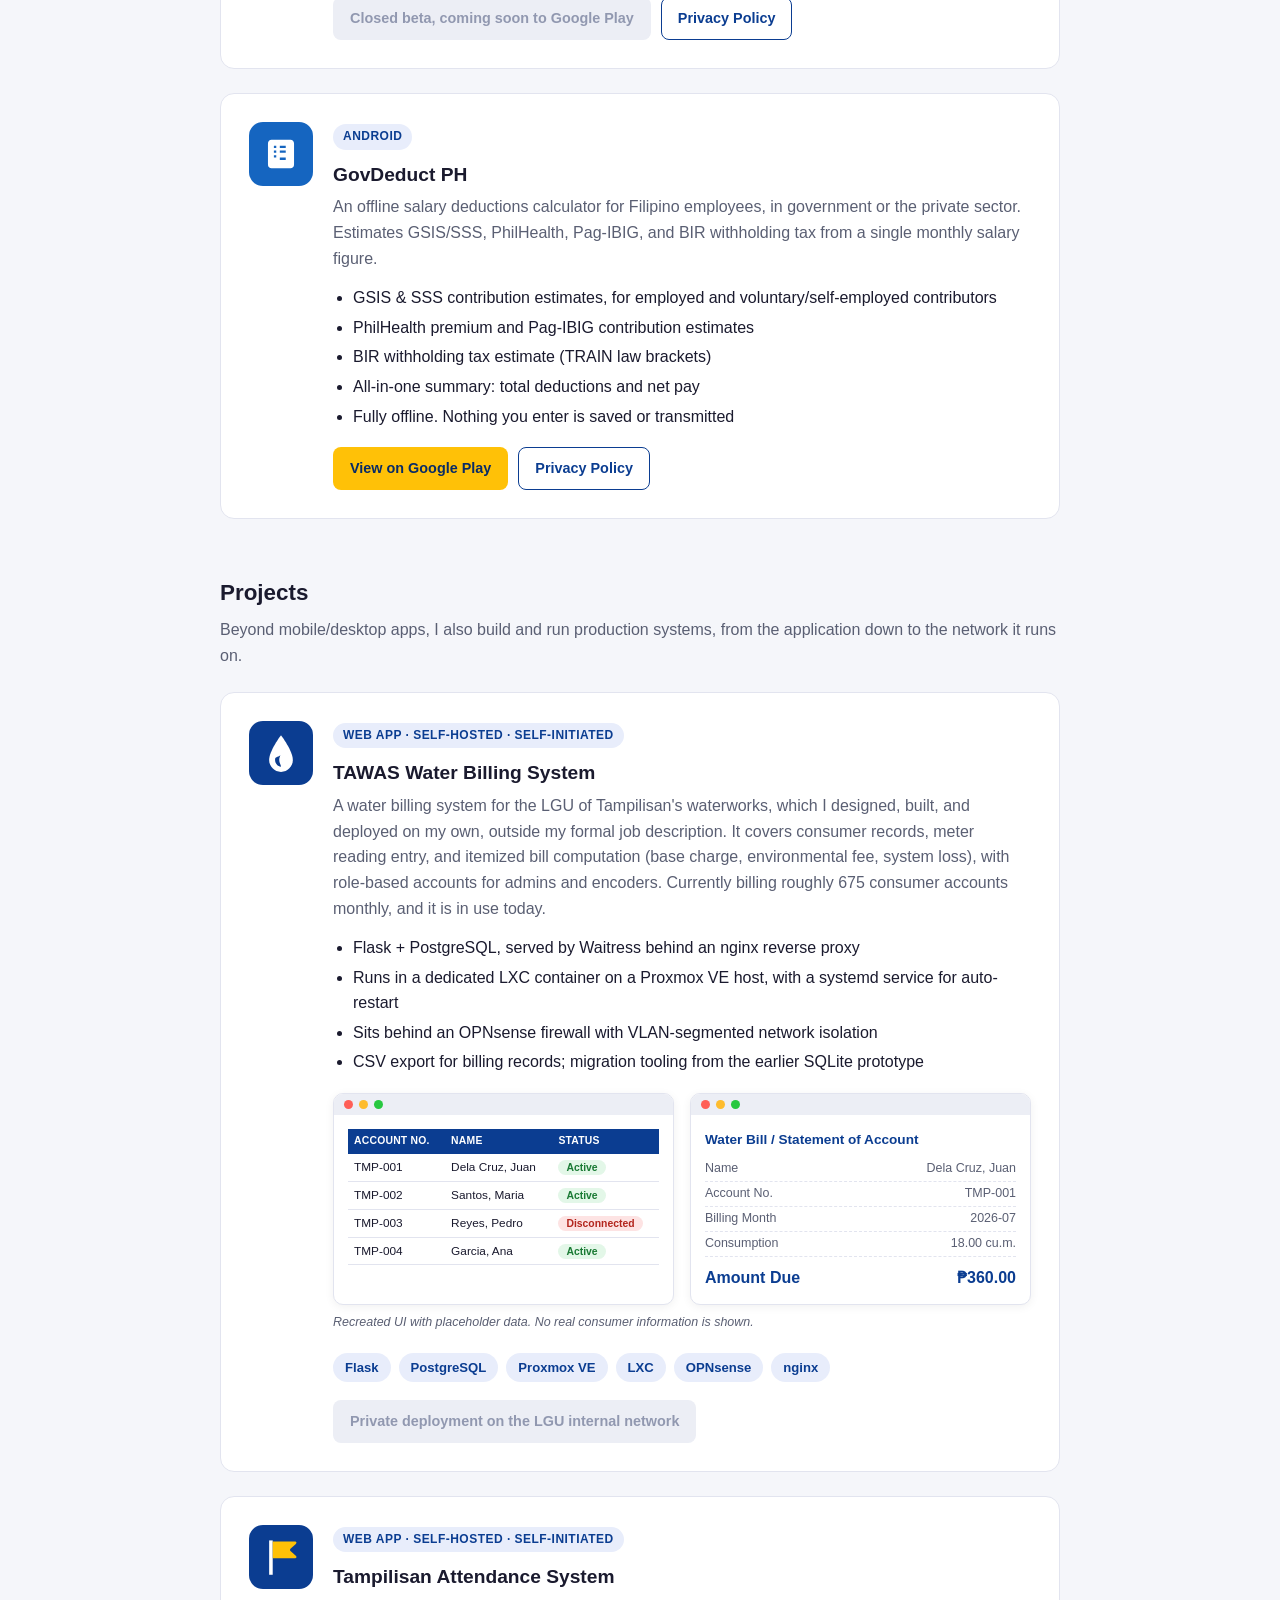
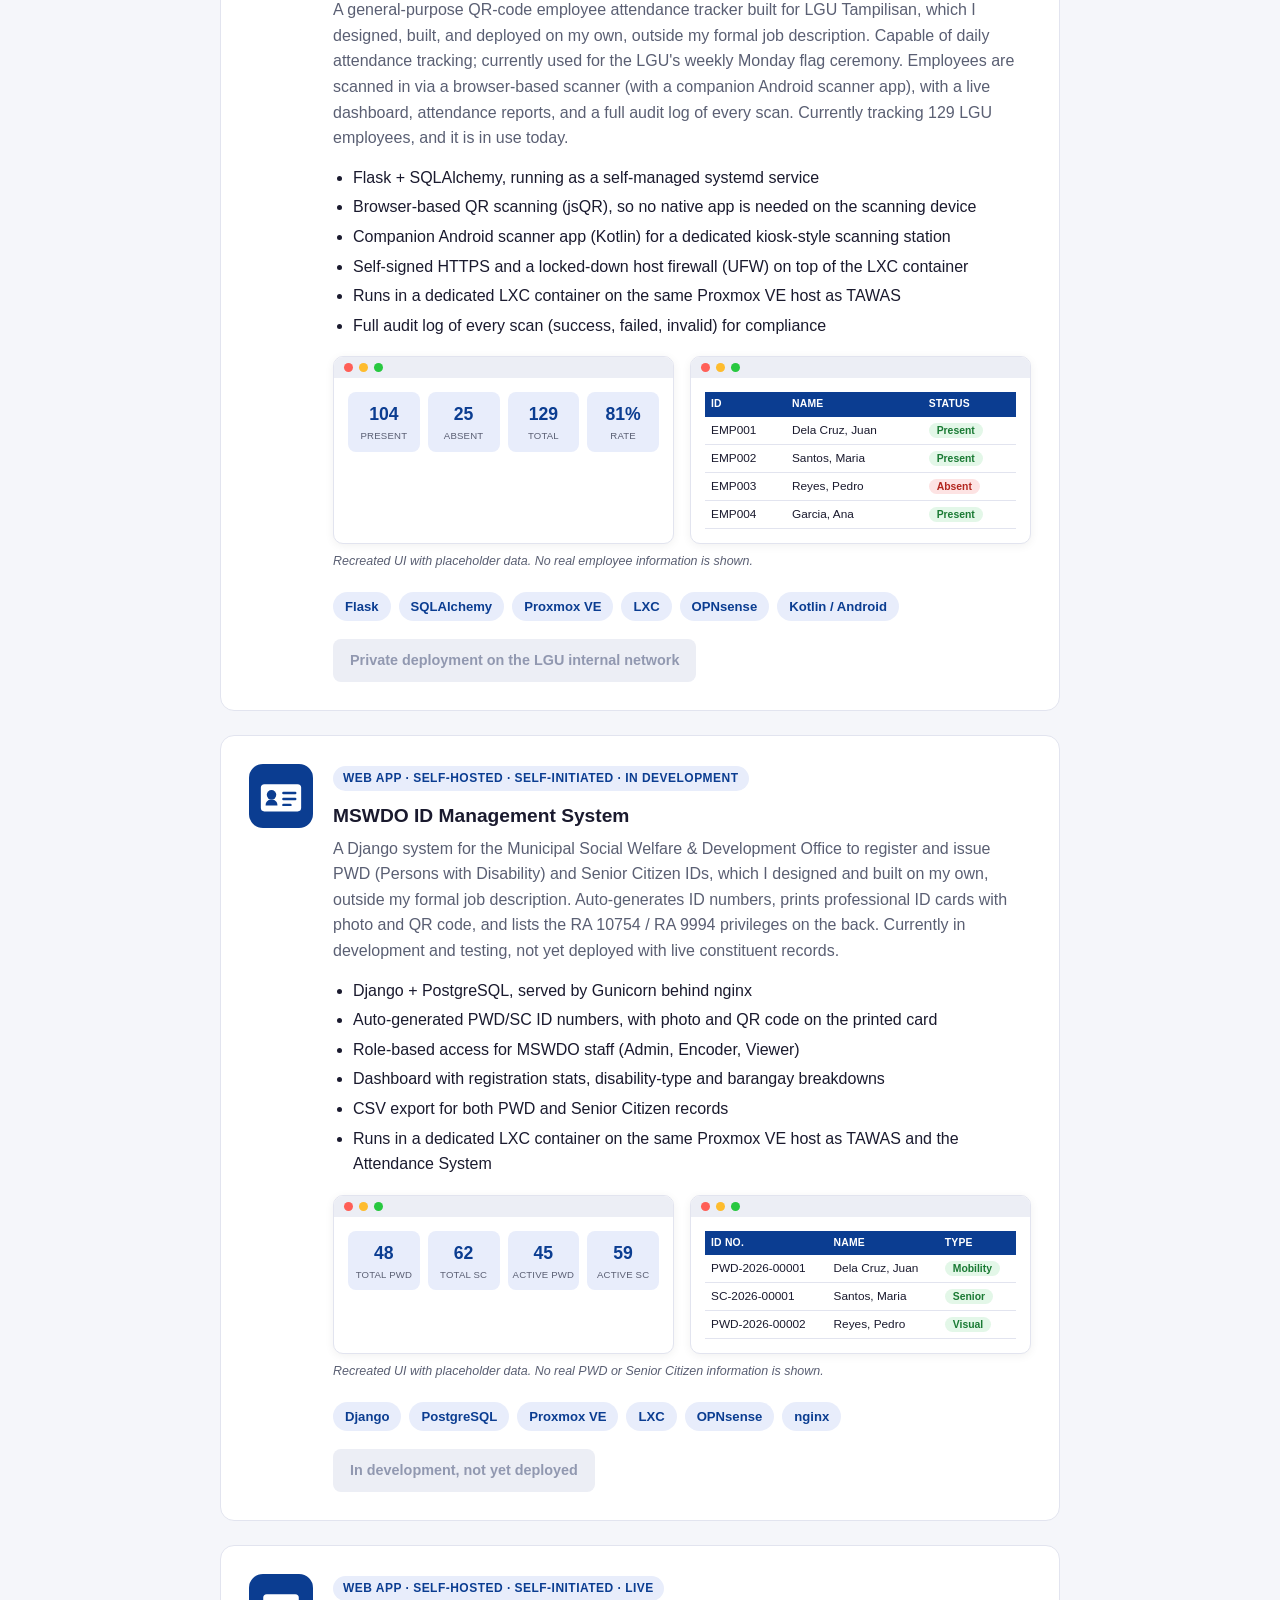
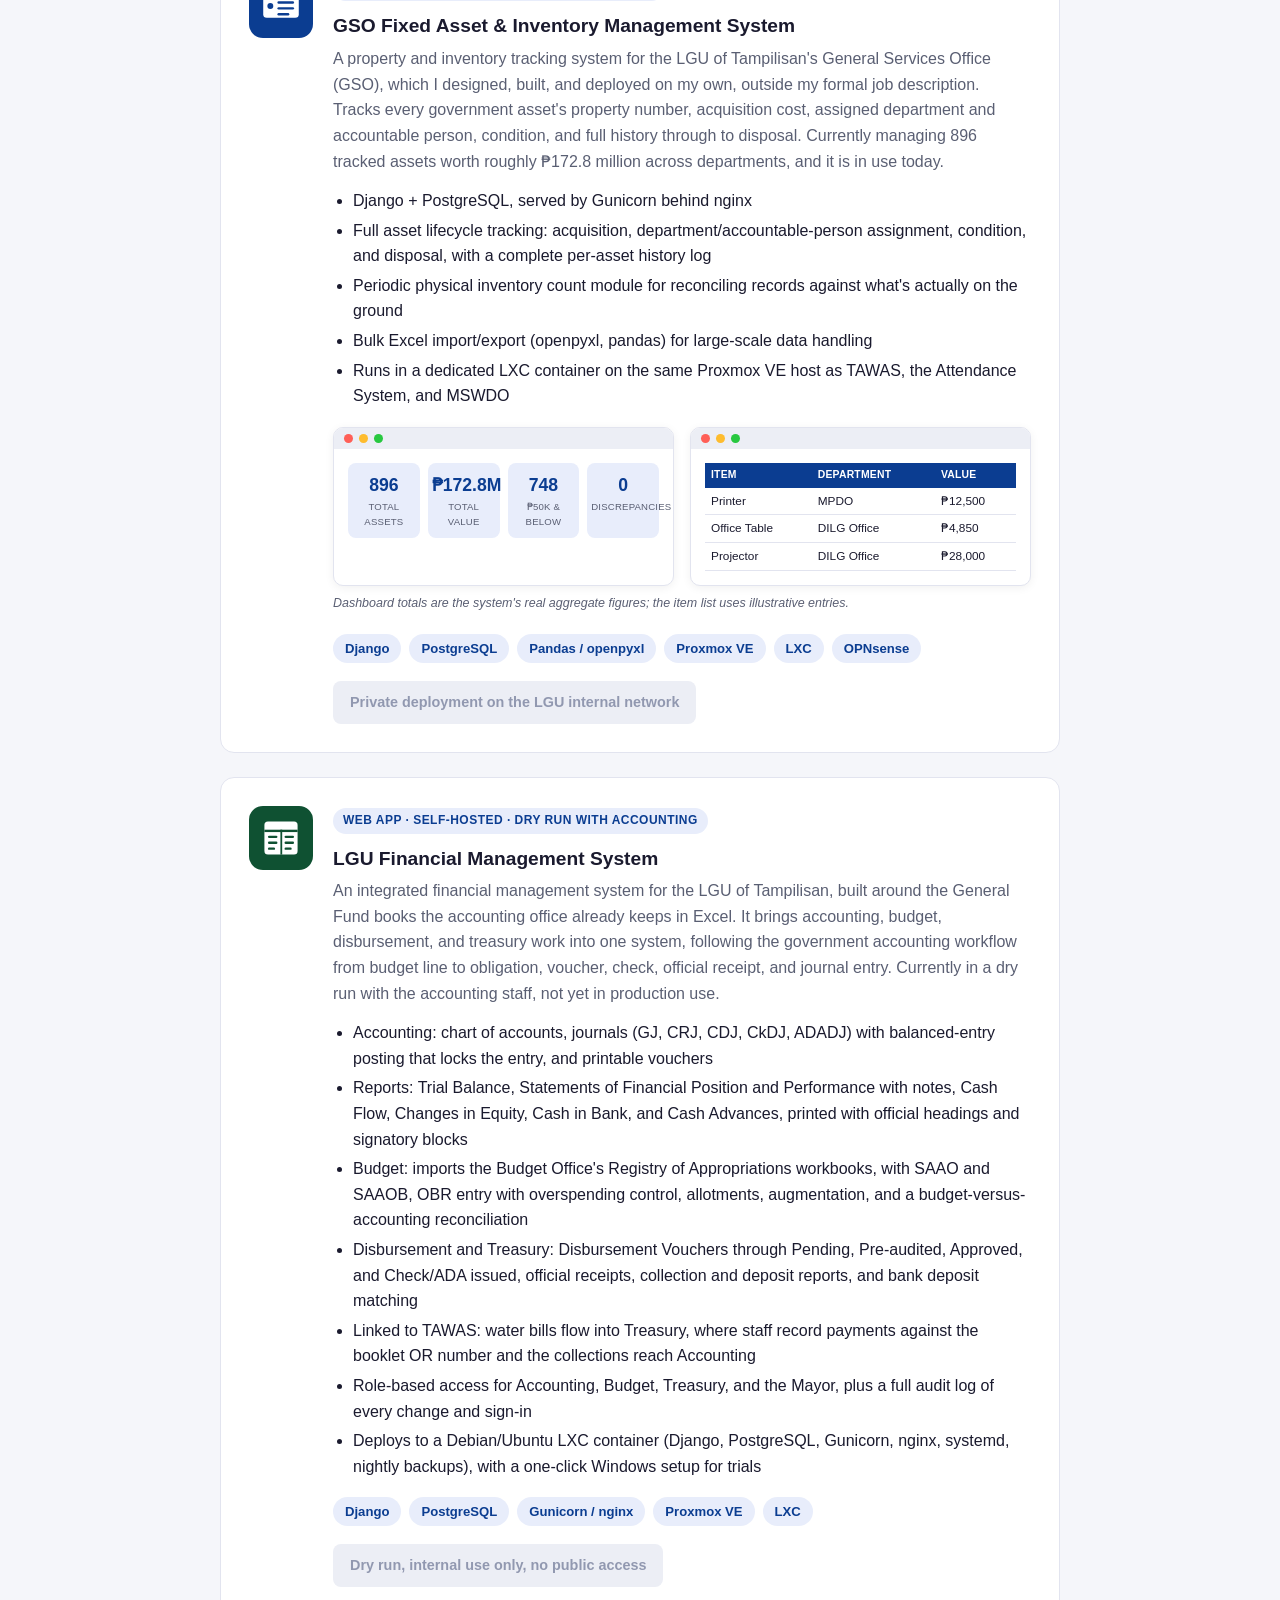
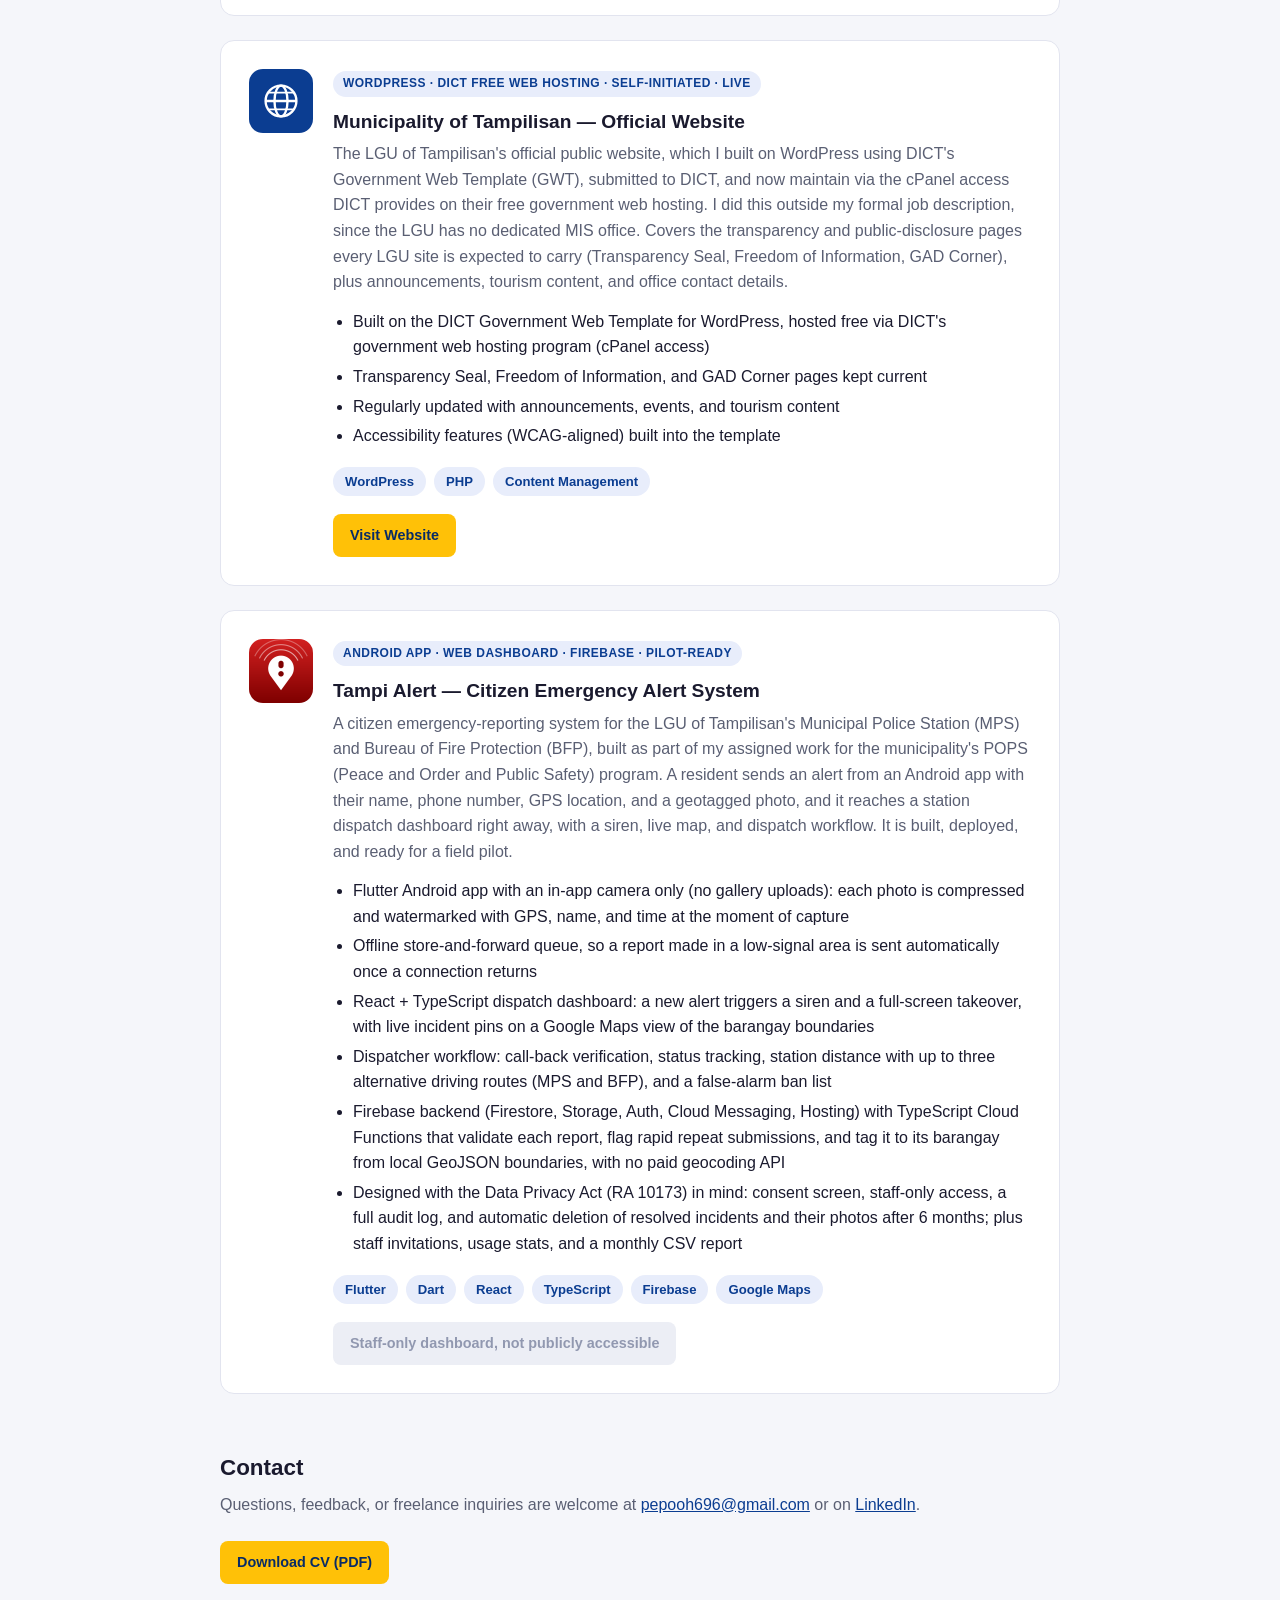
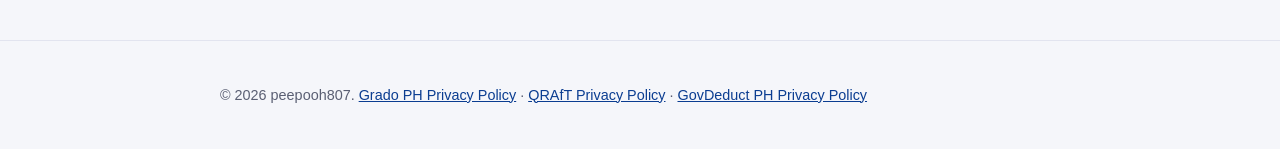
==== commit b47d0386: "List ChatGPT, Gemini, and Copilot alongside Claude Code Co-Authored-By: Claude Opus 5.5 <noreply@ant" ====
--- a/index.html
+++ b/index.html
@@ -26,7 +26,7 @@
       <a href="#apps">Apps</a>
       <a href="#projects">Projects</a>
       <a href="#contact">Contact</a>
-      <a href="assets/Johnritz_Albelda_CV.pdf?v=20261127" target="_blank" rel="noopener">Download CV</a>
+      <a href="assets/Johnritz_Albelda_CV.pdf?v=20261127b" target="_blank" rel="noopener">Download CV</a>
     </nav>
   </div>
 </header>
@@ -37,7 +37,7 @@
     <h2>About</h2>
     <p class="section-lead">I have a Bachelor of Science in Computer Engineering, and I am a Licensed Professional Teacher (LPT) with 18 units of Professional Education Courses from Philippine Advent College, Sindangan (2018). Having taught helps a lot when I build tools for teachers. My actual job title is Planning Officer I at the Municipal Planning and Development Office (MPDO) of the LGU of Tampilisan. I am not an IT designate, and our LGU has no MIS office, so I built most of the LGU systems below on my own initiative, not because I was assigned to. The exception is Tampi Alert, the citizen emergency alert system, which was part of my assigned work for the POPS program.</p>
     <p class="section-lead">I build small, offline-first apps for Filipino users: classroom tools for teachers (Grado PH, QRAfT) and a payroll deductions calculator for employees (GovDeduct PH). For the LGU of Tampilisan I built TAWAS (water billing), the Tampilisan Attendance System, the MSWDO ID Management System for PWD and Senior Citizen IDs (in development), the GSO Fixed Asset &amp; Inventory Management System, and the LGU Financial Management System for accounting, budget, disbursement, and treasury (in a dry run with the accounting staff). These run on a Proxmox VE server and an OPNsense firewall that I set up and manage, on hardware owned by the LGU. I also built and maintain the LGU's official website on WordPress with DICT's Government Web Template, hosted for free by DICT. Tampi Alert, a Firebase-based emergency alert system for the Municipal Police Station and Bureau of Fire Protection, is ready for its pilot.</p>
-    <p class="section-lead">How I work: I act as the architect. I sit down with the office that needs the system, work out the requirements, and design the database and the workflow. Then I use AI coding agents such as Claude Code to write most of the code. I review and test what they produce, fix what is wrong, handle the security, and deploy and maintain it myself. That is how one person can deliver full systems like these. Open to freelance work.</p>
+    <p class="section-lead">How I work: I act as the architect. I sit down with the office that needs the system, work out the requirements, and design the database and the workflow. Then I use AI coding agents and tools (Claude Code, ChatGPT, Gemini, Copilot) to write most of the code. I review and test what they produce, fix what is wrong, handle the security, and deploy and maintain it myself. That is how one person can deliver full systems like these. Open to freelance work.</p>
   </section>
 
   <section id="skills">
@@ -82,7 +82,7 @@
         <ul class="tag-list">
           <li>Git &amp; GitHub</li>
           <li>Linux (Debian/Ubuntu)</li>
-          <li>AI Coding Agents (Claude Code)</li>
+          <li>AI Coding Agents (Claude Code, ChatGPT, Gemini, Copilot)</li>
         </ul>
       </div>
     </div>
@@ -535,7 +535,7 @@
     <h2>Contact</h2>
     <p class="section-lead">Questions, feedback, or freelance inquiries are welcome at <a href="mailto:pepooh696@gmail.com">pepooh696@gmail.com</a> or on <a href="https://www.linkedin.com/in/johnritz-albelda-8b64b3118/" target="_blank" rel="noopener">LinkedIn</a>.</p>
     <div class="btn-row">
-      <a class="btn btn-primary" href="assets/Johnritz_Albelda_CV.pdf?v=20261127" target="_blank" rel="noopener">Download CV (PDF)</a>
+      <a class="btn btn-primary" href="assets/Johnritz_Albelda_CV.pdf?v=20261127b" target="_blank" rel="noopener">Download CV (PDF)</a>
     </div>
   </section>
 
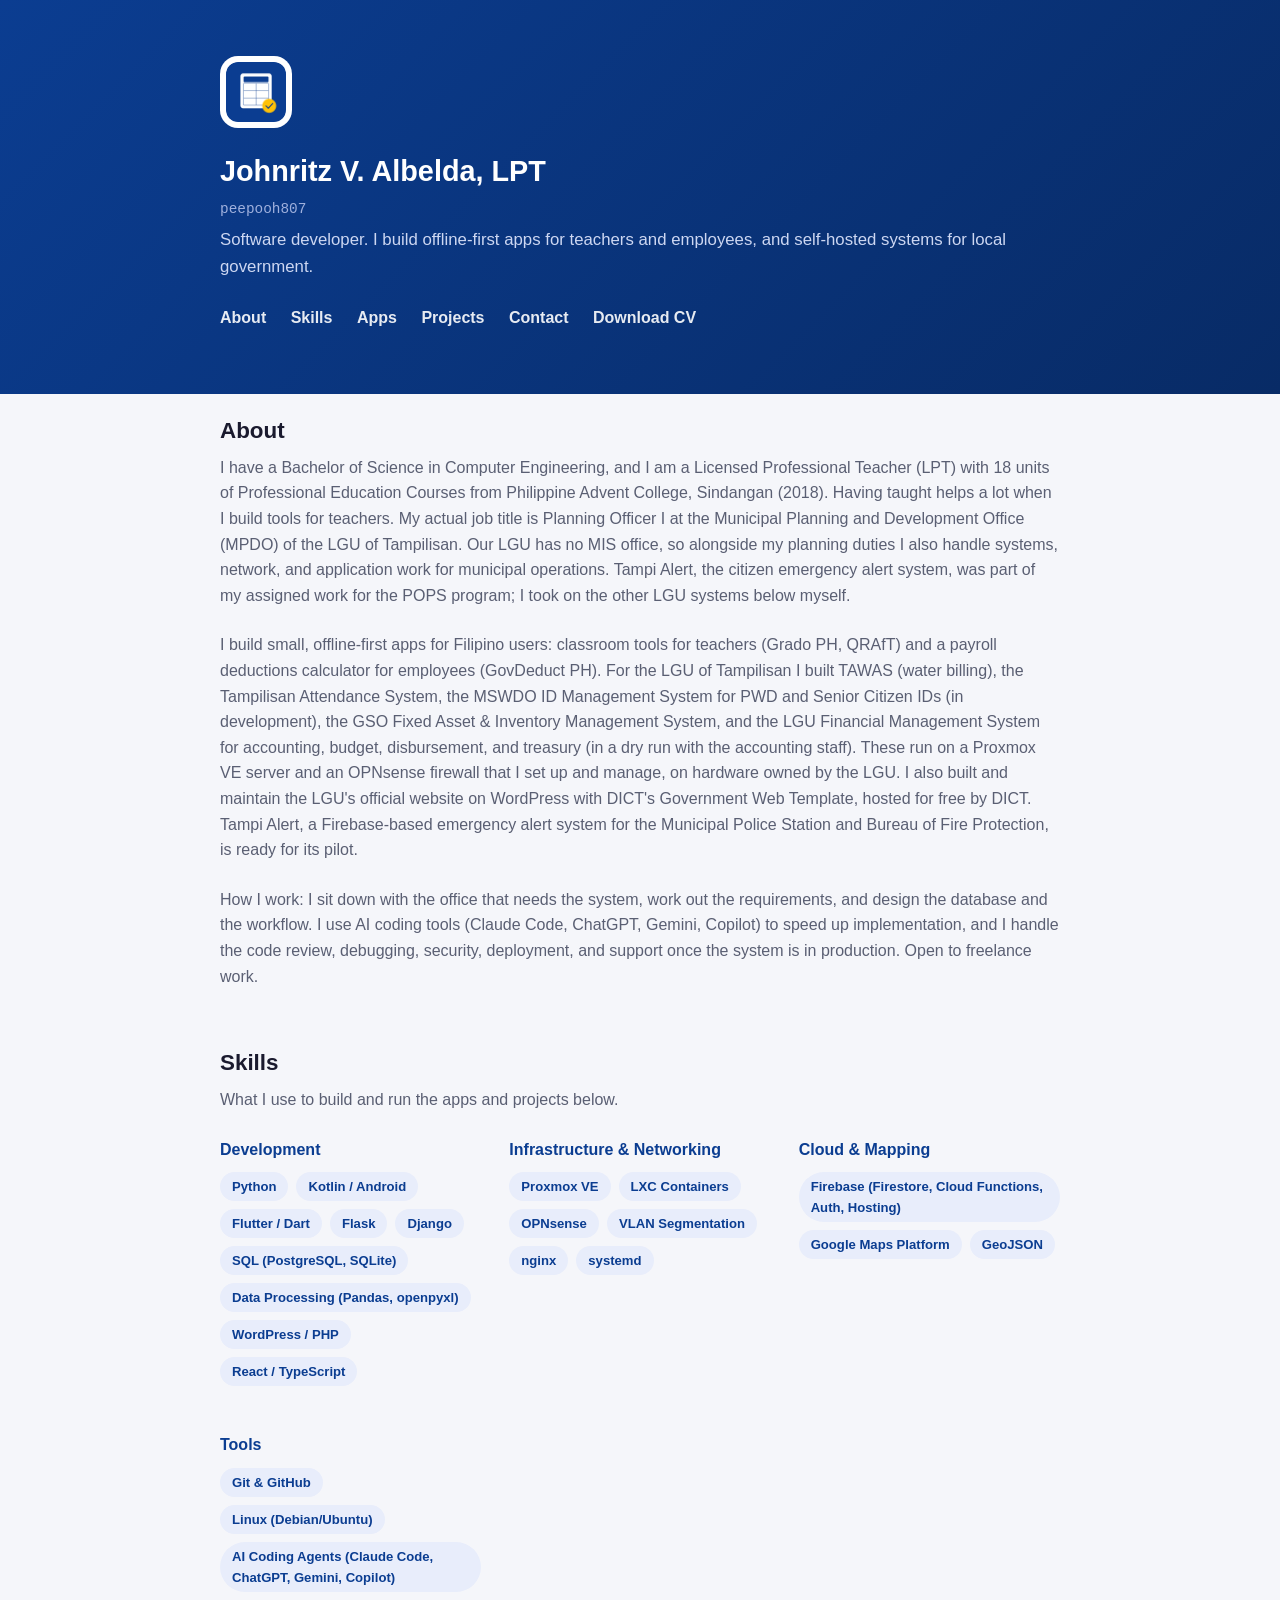
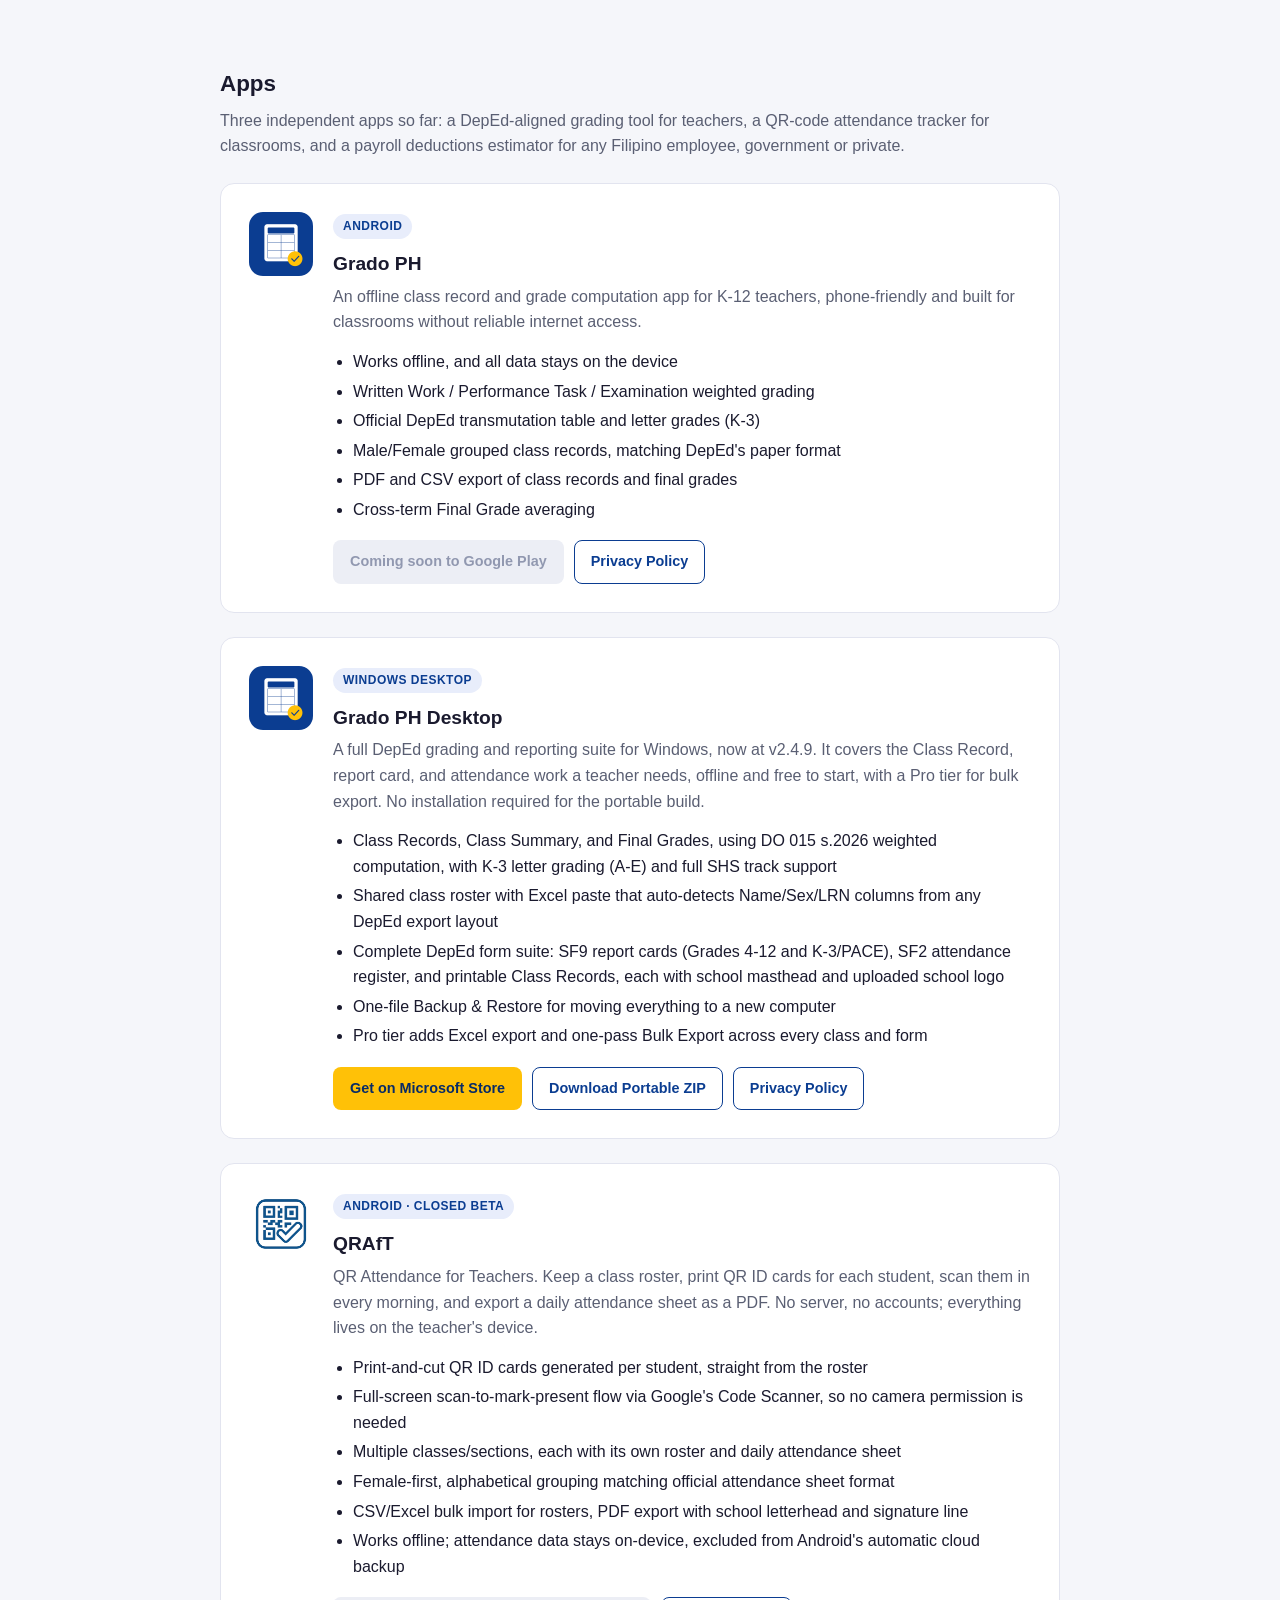
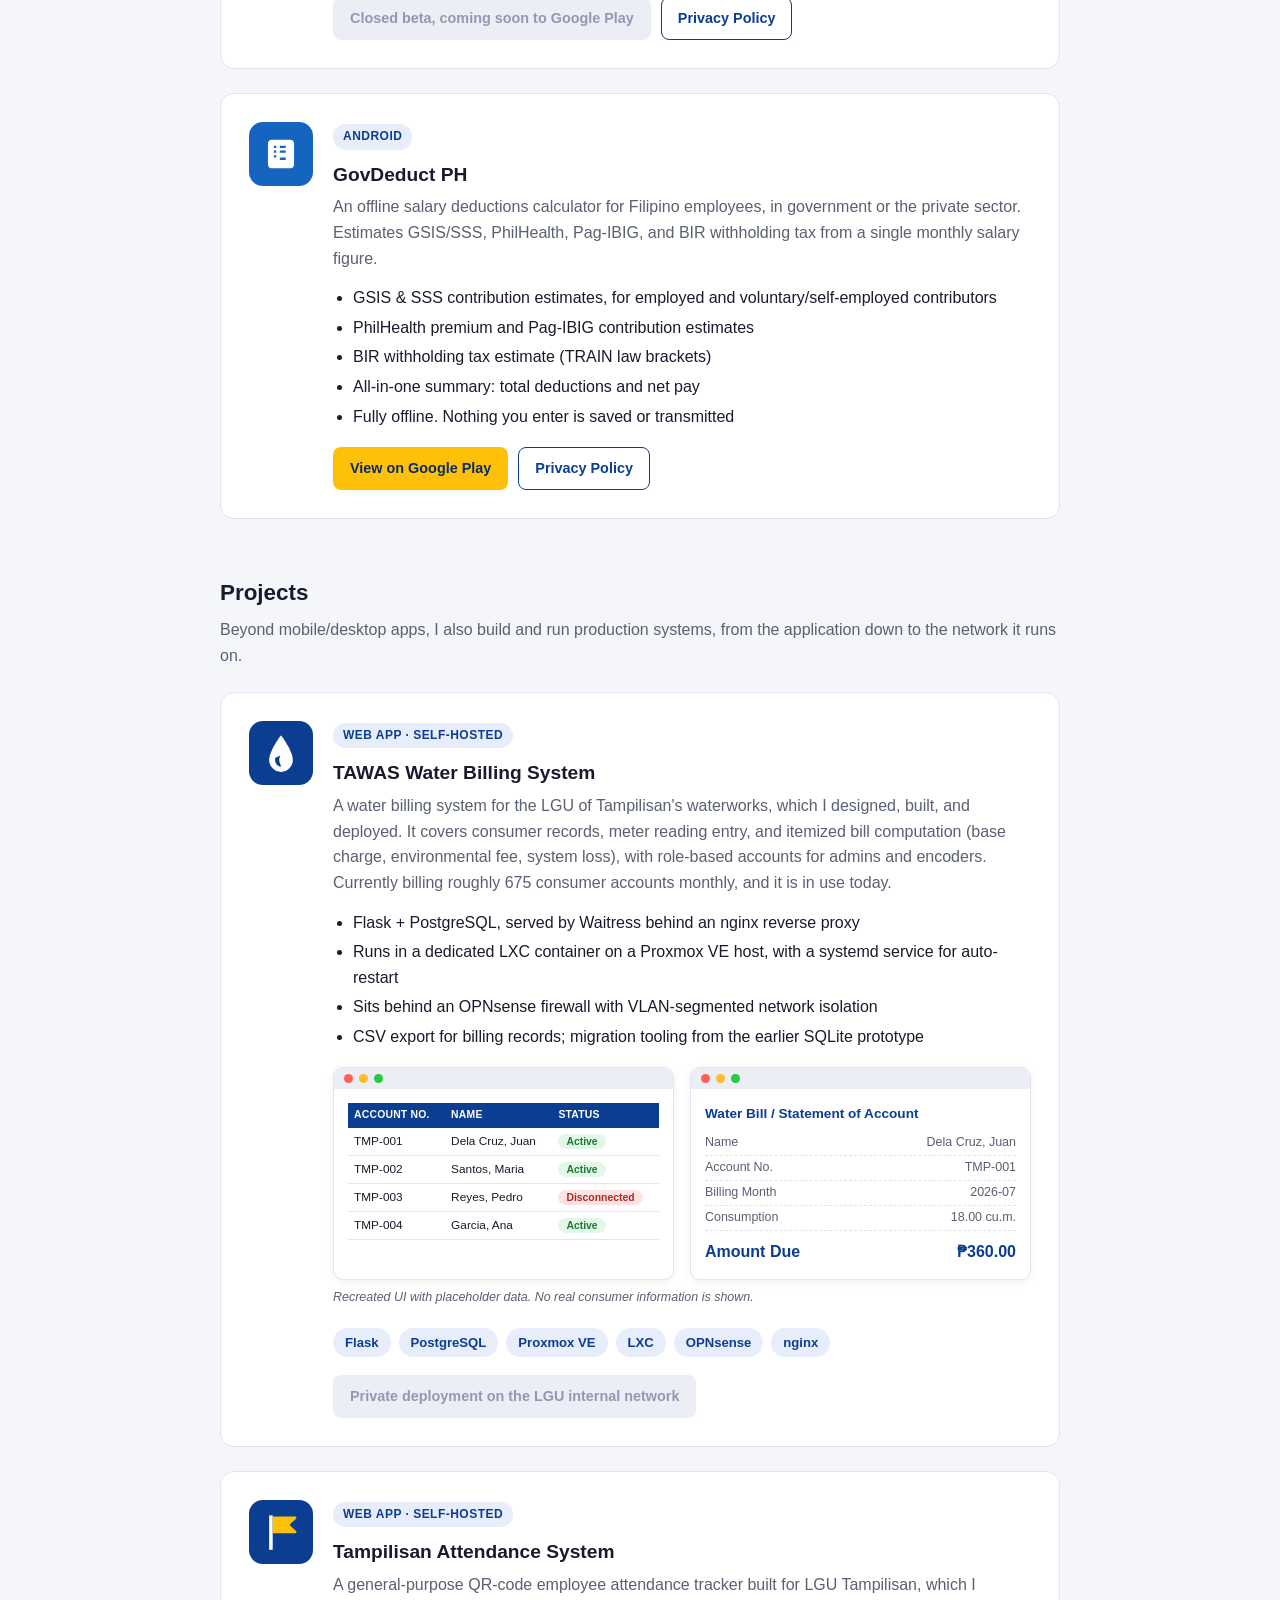
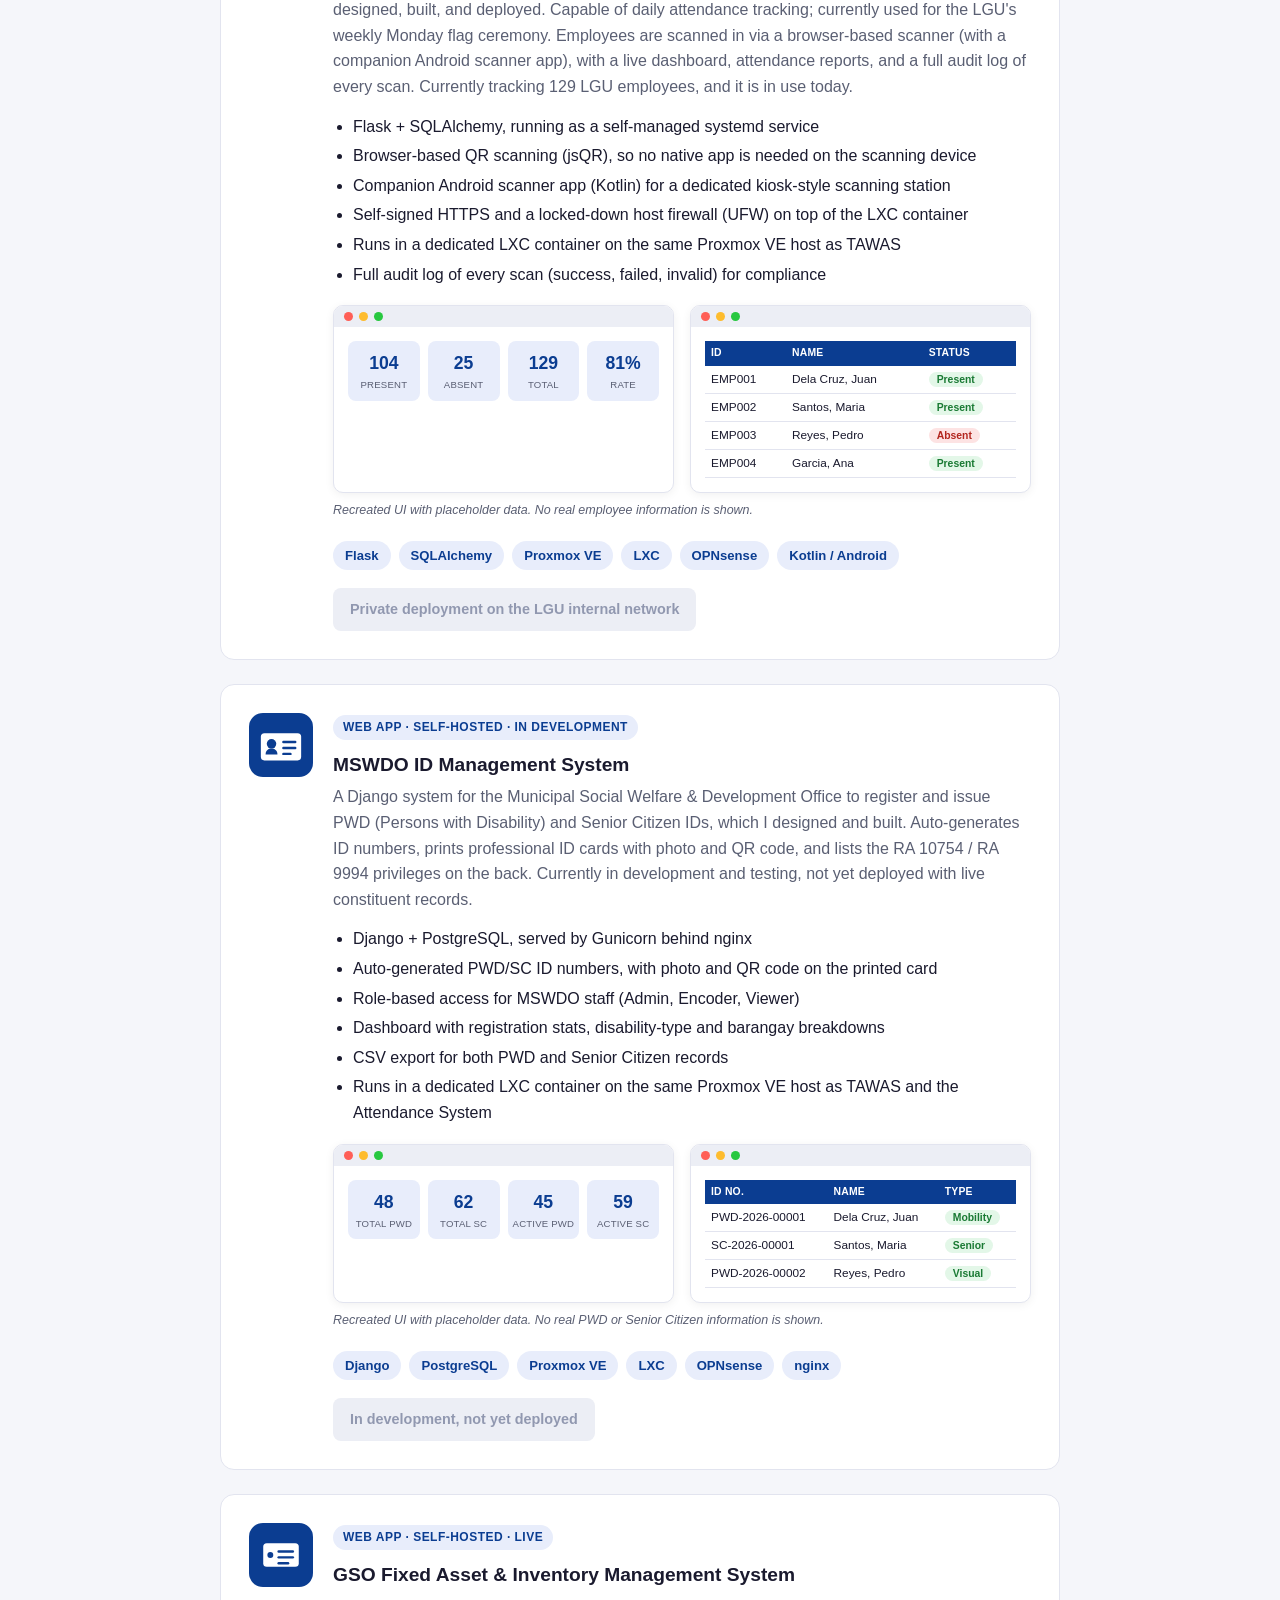
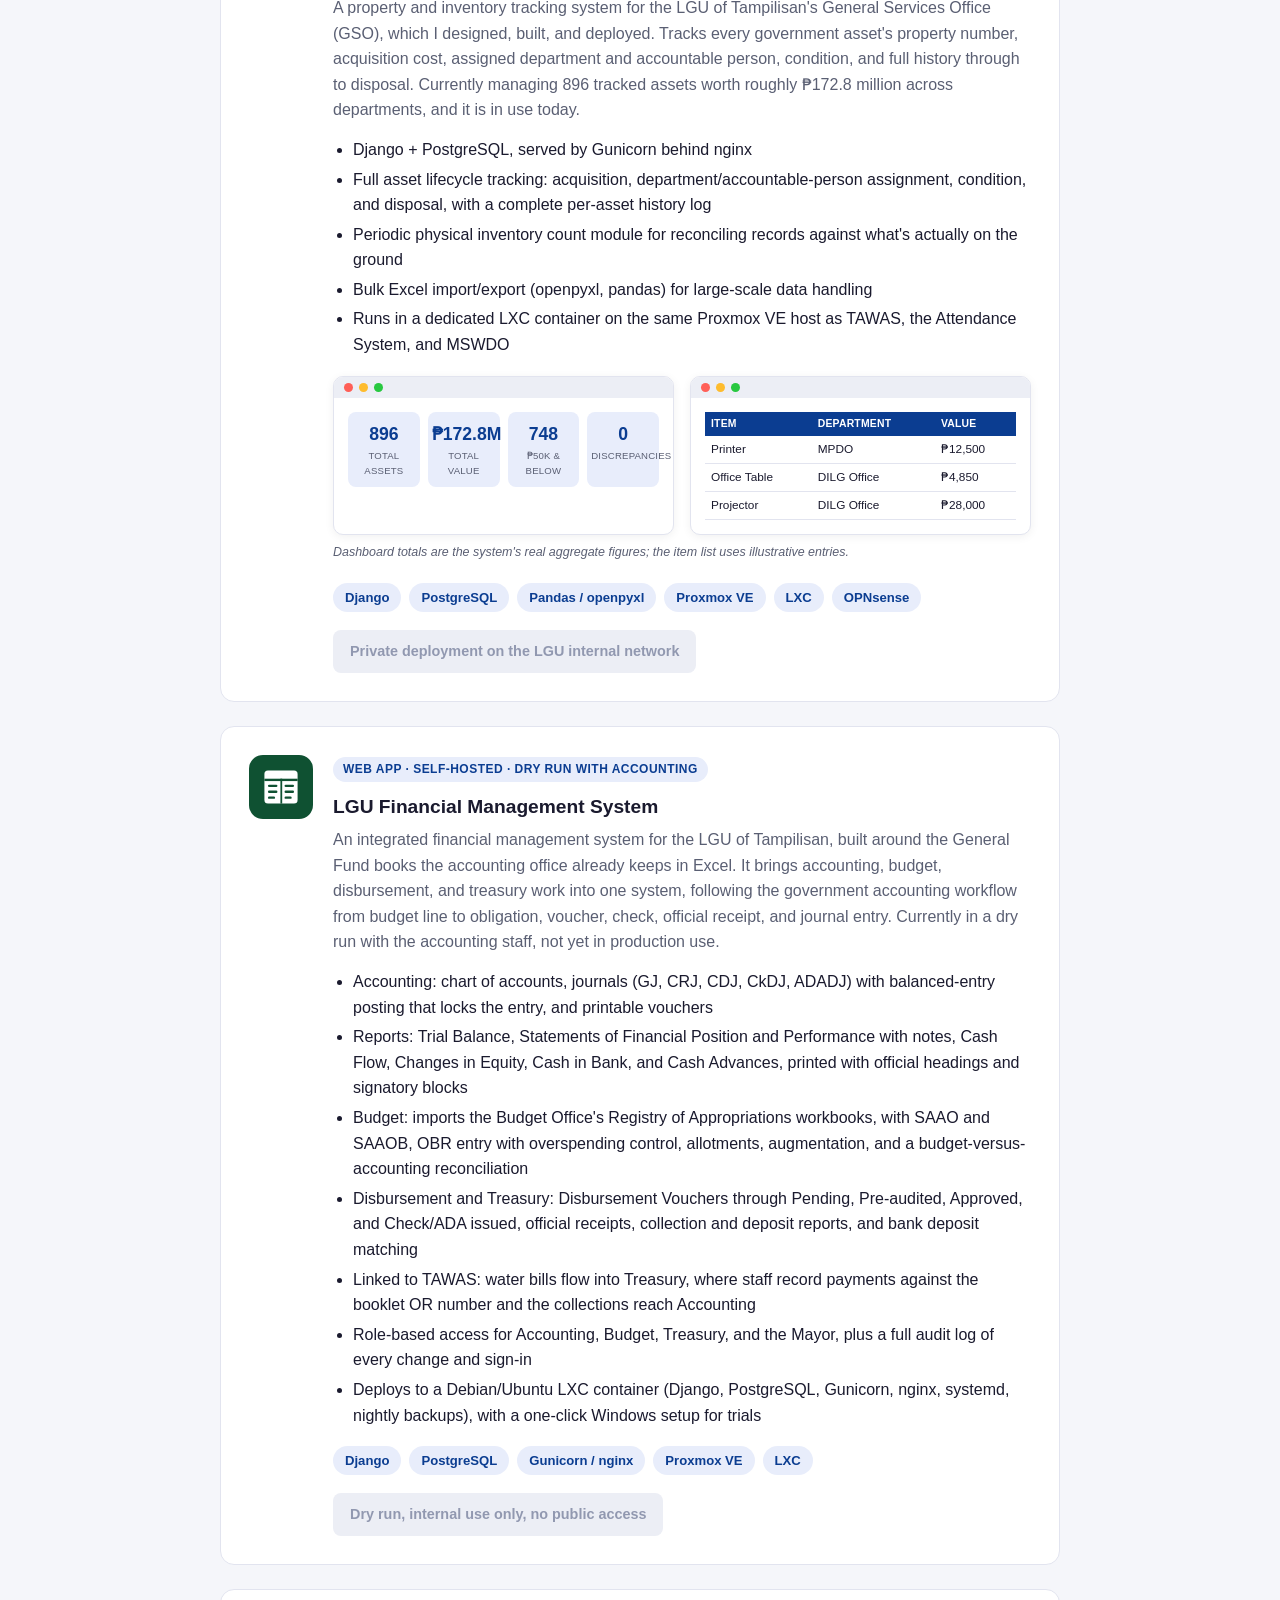
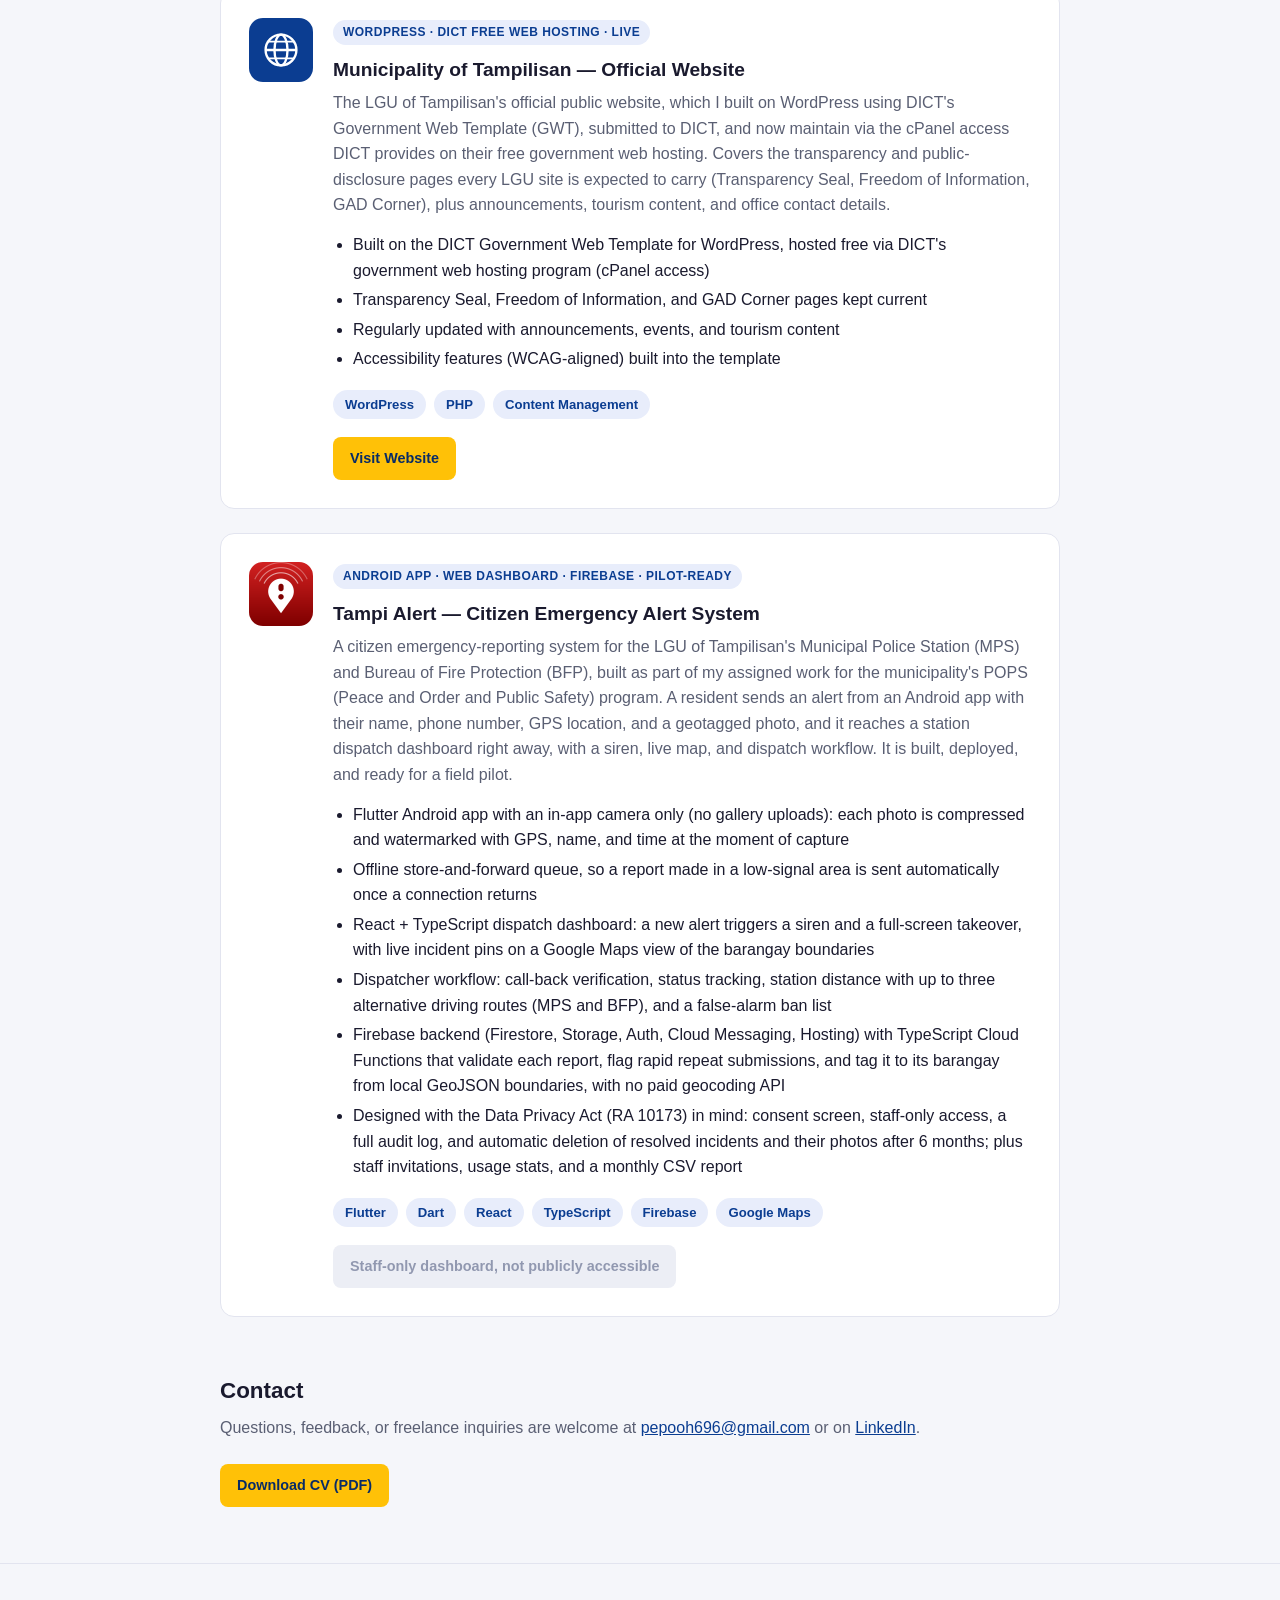
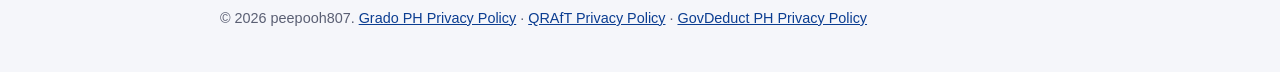
==== commit 4be7cc1a: "Reframe as systems/application delivery; present AI as implementation aid Co-Authored-By: Claude Opu" ====
--- a/index.html
+++ b/index.html
@@ -26,7 +26,7 @@
       <a href="#apps">Apps</a>
       <a href="#projects">Projects</a>
       <a href="#contact">Contact</a>
-      <a href="assets/Johnritz_Albelda_CV.pdf?v=20261127b" target="_blank" rel="noopener">Download CV</a>
+      <a href="assets/Johnritz_Albelda_CV.pdf?v=20261127c" target="_blank" rel="noopener">Download CV</a>
     </nav>
   </div>
 </header>
@@ -35,9 +35,9 @@
 
   <section id="about">
     <h2>About</h2>
-    <p class="section-lead">I have a Bachelor of Science in Computer Engineering, and I am a Licensed Professional Teacher (LPT) with 18 units of Professional Education Courses from Philippine Advent College, Sindangan (2018). Having taught helps a lot when I build tools for teachers. My actual job title is Planning Officer I at the Municipal Planning and Development Office (MPDO) of the LGU of Tampilisan. I am not an IT designate, and our LGU has no MIS office, so I built most of the LGU systems below on my own initiative, not because I was assigned to. The exception is Tampi Alert, the citizen emergency alert system, which was part of my assigned work for the POPS program.</p>
+    <p class="section-lead">I have a Bachelor of Science in Computer Engineering, and I am a Licensed Professional Teacher (LPT) with 18 units of Professional Education Courses from Philippine Advent College, Sindangan (2018). Having taught helps a lot when I build tools for teachers. My actual job title is Planning Officer I at the Municipal Planning and Development Office (MPDO) of the LGU of Tampilisan. Our LGU has no MIS office, so alongside my planning duties I also handle systems, network, and application work for municipal operations. Tampi Alert, the citizen emergency alert system, was part of my assigned work for the POPS program; I took on the other LGU systems below myself.</p>
     <p class="section-lead">I build small, offline-first apps for Filipino users: classroom tools for teachers (Grado PH, QRAfT) and a payroll deductions calculator for employees (GovDeduct PH). For the LGU of Tampilisan I built TAWAS (water billing), the Tampilisan Attendance System, the MSWDO ID Management System for PWD and Senior Citizen IDs (in development), the GSO Fixed Asset &amp; Inventory Management System, and the LGU Financial Management System for accounting, budget, disbursement, and treasury (in a dry run with the accounting staff). These run on a Proxmox VE server and an OPNsense firewall that I set up and manage, on hardware owned by the LGU. I also built and maintain the LGU's official website on WordPress with DICT's Government Web Template, hosted for free by DICT. Tampi Alert, a Firebase-based emergency alert system for the Municipal Police Station and Bureau of Fire Protection, is ready for its pilot.</p>
-    <p class="section-lead">How I work: I act as the architect. I sit down with the office that needs the system, work out the requirements, and design the database and the workflow. Then I use AI coding agents and tools (Claude Code, ChatGPT, Gemini, Copilot) to write most of the code. I review and test what they produce, fix what is wrong, handle the security, and deploy and maintain it myself. That is how one person can deliver full systems like these. Open to freelance work.</p>
+    <p class="section-lead">How I work: I sit down with the office that needs the system, work out the requirements, and design the database and the workflow. I use AI coding tools (Claude Code, ChatGPT, Gemini, Copilot) to speed up implementation, and I handle the code review, debugging, security, deployment, and support once the system is in production. Open to freelance work.</p>
   </section>
 
   <section id="skills">
@@ -183,9 +183,9 @@
     <div class="app-card">
       <img class="icon" src="assets/tawas-icon.svg" alt="TAWAS Water Billing System icon">
       <div class="body">
-        <span class="platform">Web App &middot; Self-Hosted &middot; Self-Initiated</span>
+        <span class="platform">Web App &middot; Self-Hosted</span>
         <h3>TAWAS Water Billing System</h3>
-        <p class="desc">A water billing system for the LGU of Tampilisan's waterworks, which I designed, built, and deployed on my own, outside my formal job description. It covers consumer records, meter reading entry, and itemized bill computation (base charge, environmental fee, system loss), with role-based accounts for admins and encoders. Currently billing roughly 675 consumer accounts monthly, and it is in use today.</p>
+        <p class="desc">A water billing system for the LGU of Tampilisan's waterworks, which I designed, built, and deployed. It covers consumer records, meter reading entry, and itemized bill computation (base charge, environmental fee, system loss), with role-based accounts for admins and encoders. Currently billing roughly 675 consumer accounts monthly, and it is in use today.</p>
         <ul class="features">
           <li>Flask + PostgreSQL, served by Waitress behind an nginx reverse proxy</li>
           <li>Runs in a dedicated LXC container on a Proxmox VE host, with a systemd service for auto-restart</li>
@@ -250,9 +250,9 @@
     <div class="app-card">
       <img class="icon" src="assets/flag-icon.svg" alt="Tampilisan Attendance System icon">
       <div class="body">
-        <span class="platform">Web App &middot; Self-Hosted &middot; Self-Initiated</span>
+        <span class="platform">Web App &middot; Self-Hosted</span>
         <h3>Tampilisan Attendance System</h3>
-        <p class="desc">A general-purpose QR-code employee attendance tracker built for LGU Tampilisan, which I designed, built, and deployed on my own, outside my formal job description. Capable of daily attendance tracking; currently used for the LGU's weekly Monday flag ceremony. Employees are scanned in via a browser-based scanner (with a companion Android scanner app), with a live dashboard, attendance reports, and a full audit log of every scan. Currently tracking 129 LGU employees, and it is in use today.</p>
+        <p class="desc">A general-purpose QR-code employee attendance tracker built for LGU Tampilisan, which I designed, built, and deployed. Capable of daily attendance tracking; currently used for the LGU's weekly Monday flag ceremony. Employees are scanned in via a browser-based scanner (with a companion Android scanner app), with a live dashboard, attendance reports, and a full audit log of every scan. Currently tracking 129 LGU employees, and it is in use today.</p>
         <ul class="features">
           <li>Flask + SQLAlchemy, running as a self-managed systemd service</li>
           <li>Browser-based QR scanning (jsQR), so no native app is needed on the scanning device</li>
@@ -319,9 +319,9 @@
     <div class="app-card">
       <img class="icon" src="assets/mswdo-icon.svg" alt="MSWDO ID Management System icon">
       <div class="body">
-        <span class="platform">Web App &middot; Self-Hosted &middot; Self-Initiated &middot; In Development</span>
+        <span class="platform">Web App &middot; Self-Hosted &middot; In Development</span>
         <h3>MSWDO ID Management System</h3>
-        <p class="desc">A Django system for the Municipal Social Welfare &amp; Development Office to register and issue PWD (Persons with Disability) and Senior Citizen IDs, which I designed and built on my own, outside my formal job description. Auto-generates ID numbers, prints professional ID cards with photo and QR code, and lists the RA 10754 / RA 9994 privileges on the back. Currently in development and testing, not yet deployed with live constituent records.</p>
+        <p class="desc">A Django system for the Municipal Social Welfare &amp; Development Office to register and issue PWD (Persons with Disability) and Senior Citizen IDs, which I designed and built. Auto-generates ID numbers, prints professional ID cards with photo and QR code, and lists the RA 10754 / RA 9994 privileges on the back. Currently in development and testing, not yet deployed with live constituent records.</p>
         <ul class="features">
           <li>Django + PostgreSQL, served by Gunicorn behind nginx</li>
           <li>Auto-generated PWD/SC ID numbers, with photo and QR code on the printed card</li>
@@ -387,9 +387,9 @@
     <div class="app-card">
       <img class="icon" src="assets/gso-icon.svg" alt="GSO Fixed Asset &amp; Inventory Management System icon">
       <div class="body">
-        <span class="platform">Web App &middot; Self-Hosted &middot; Self-Initiated &middot; Live</span>
+        <span class="platform">Web App &middot; Self-Hosted &middot; Live</span>
         <h3>GSO Fixed Asset &amp; Inventory Management System</h3>
-        <p class="desc">A property and inventory tracking system for the LGU of Tampilisan's General Services Office (GSO), which I designed, built, and deployed on my own, outside my formal job description. Tracks every government asset's property number, acquisition cost, assigned department and accountable person, condition, and full history through to disposal. Currently managing 896 tracked assets worth roughly &#8369;172.8 million across departments, and it is in use today.</p>
+        <p class="desc">A property and inventory tracking system for the LGU of Tampilisan's General Services Office (GSO), which I designed, built, and deployed. Tracks every government asset's property number, acquisition cost, assigned department and accountable person, condition, and full history through to disposal. Currently managing 896 tracked assets worth roughly &#8369;172.8 million across departments, and it is in use today.</p>
         <ul class="features">
           <li>Django + PostgreSQL, served by Gunicorn behind nginx</li>
           <li>Full asset lifecycle tracking: acquisition, department/accountable-person assignment, condition, and disposal, with a complete per-asset history log</li>
@@ -482,9 +482,9 @@
     <div class="app-card">
       <img class="icon" src="assets/lgu-website-icon.svg" alt="Municipality of Tampilisan website icon">
       <div class="body">
-        <span class="platform">WordPress &middot; DICT Free Web Hosting &middot; Self-Initiated &middot; Live</span>
+        <span class="platform">WordPress &middot; DICT Free Web Hosting &middot; Live</span>
         <h3>Municipality of Tampilisan — Official Website</h3>
-        <p class="desc">The LGU of Tampilisan's official public website, which I built on WordPress using DICT's Government Web Template (GWT), submitted to DICT, and now maintain via the cPanel access DICT provides on their free government web hosting. I did this outside my formal job description, since the LGU has no dedicated MIS office. Covers the transparency and public-disclosure pages every LGU site is expected to carry (Transparency Seal, Freedom of Information, GAD Corner), plus announcements, tourism content, and office contact details.</p>
+        <p class="desc">The LGU of Tampilisan's official public website, which I built on WordPress using DICT's Government Web Template (GWT), submitted to DICT, and now maintain via the cPanel access DICT provides on their free government web hosting. Covers the transparency and public-disclosure pages every LGU site is expected to carry (Transparency Seal, Freedom of Information, GAD Corner), plus announcements, tourism content, and office contact details.</p>
         <ul class="features">
           <li>Built on the DICT Government Web Template for WordPress, hosted free via DICT's government web hosting program (cPanel access)</li>
           <li>Transparency Seal, Freedom of Information, and GAD Corner pages kept current</li>
@@ -535,7 +535,7 @@
     <h2>Contact</h2>
     <p class="section-lead">Questions, feedback, or freelance inquiries are welcome at <a href="mailto:pepooh696@gmail.com">pepooh696@gmail.com</a> or on <a href="https://www.linkedin.com/in/johnritz-albelda-8b64b3118/" target="_blank" rel="noopener">LinkedIn</a>.</p>
     <div class="btn-row">
-      <a class="btn btn-primary" href="assets/Johnritz_Albelda_CV.pdf?v=20261127b" target="_blank" rel="noopener">Download CV (PDF)</a>
+      <a class="btn btn-primary" href="assets/Johnritz_Albelda_CV.pdf?v=20261127c" target="_blank" rel="noopener">Download CV (PDF)</a>
     </div>
   </section>
 
